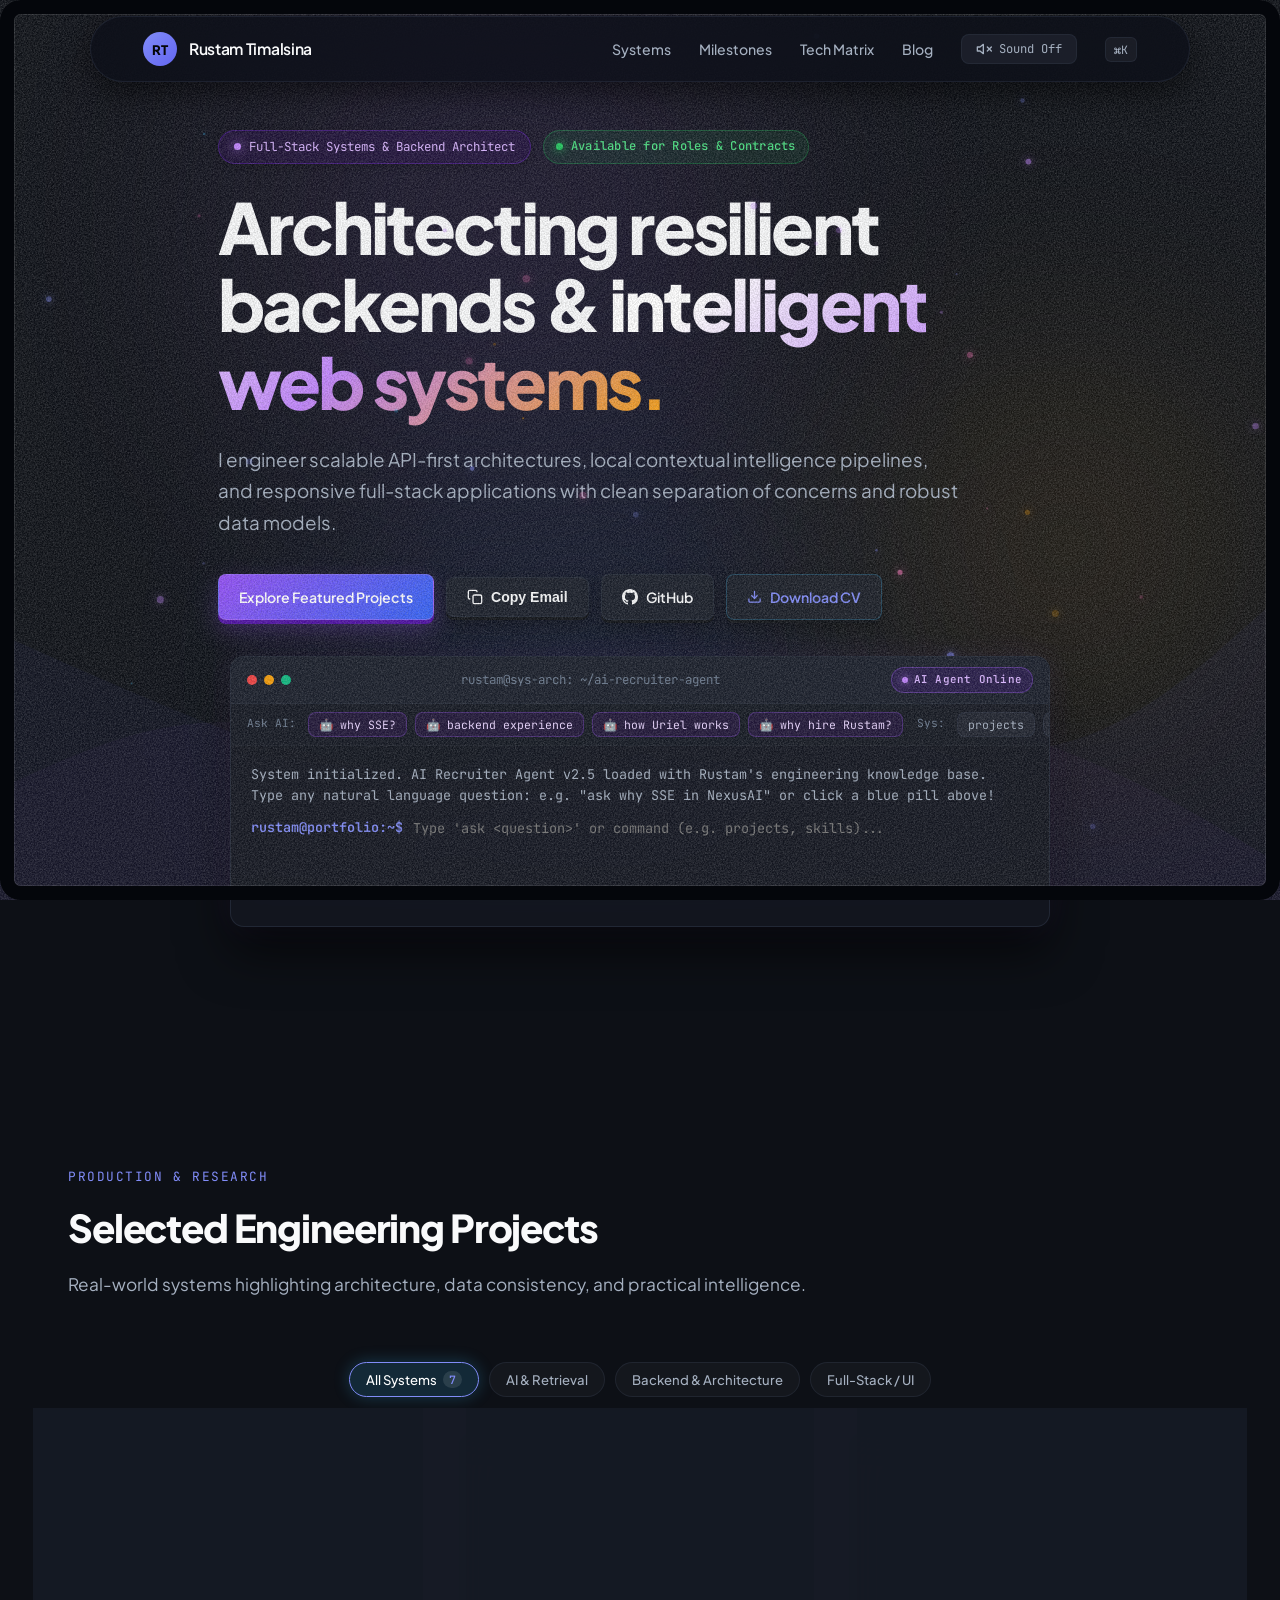
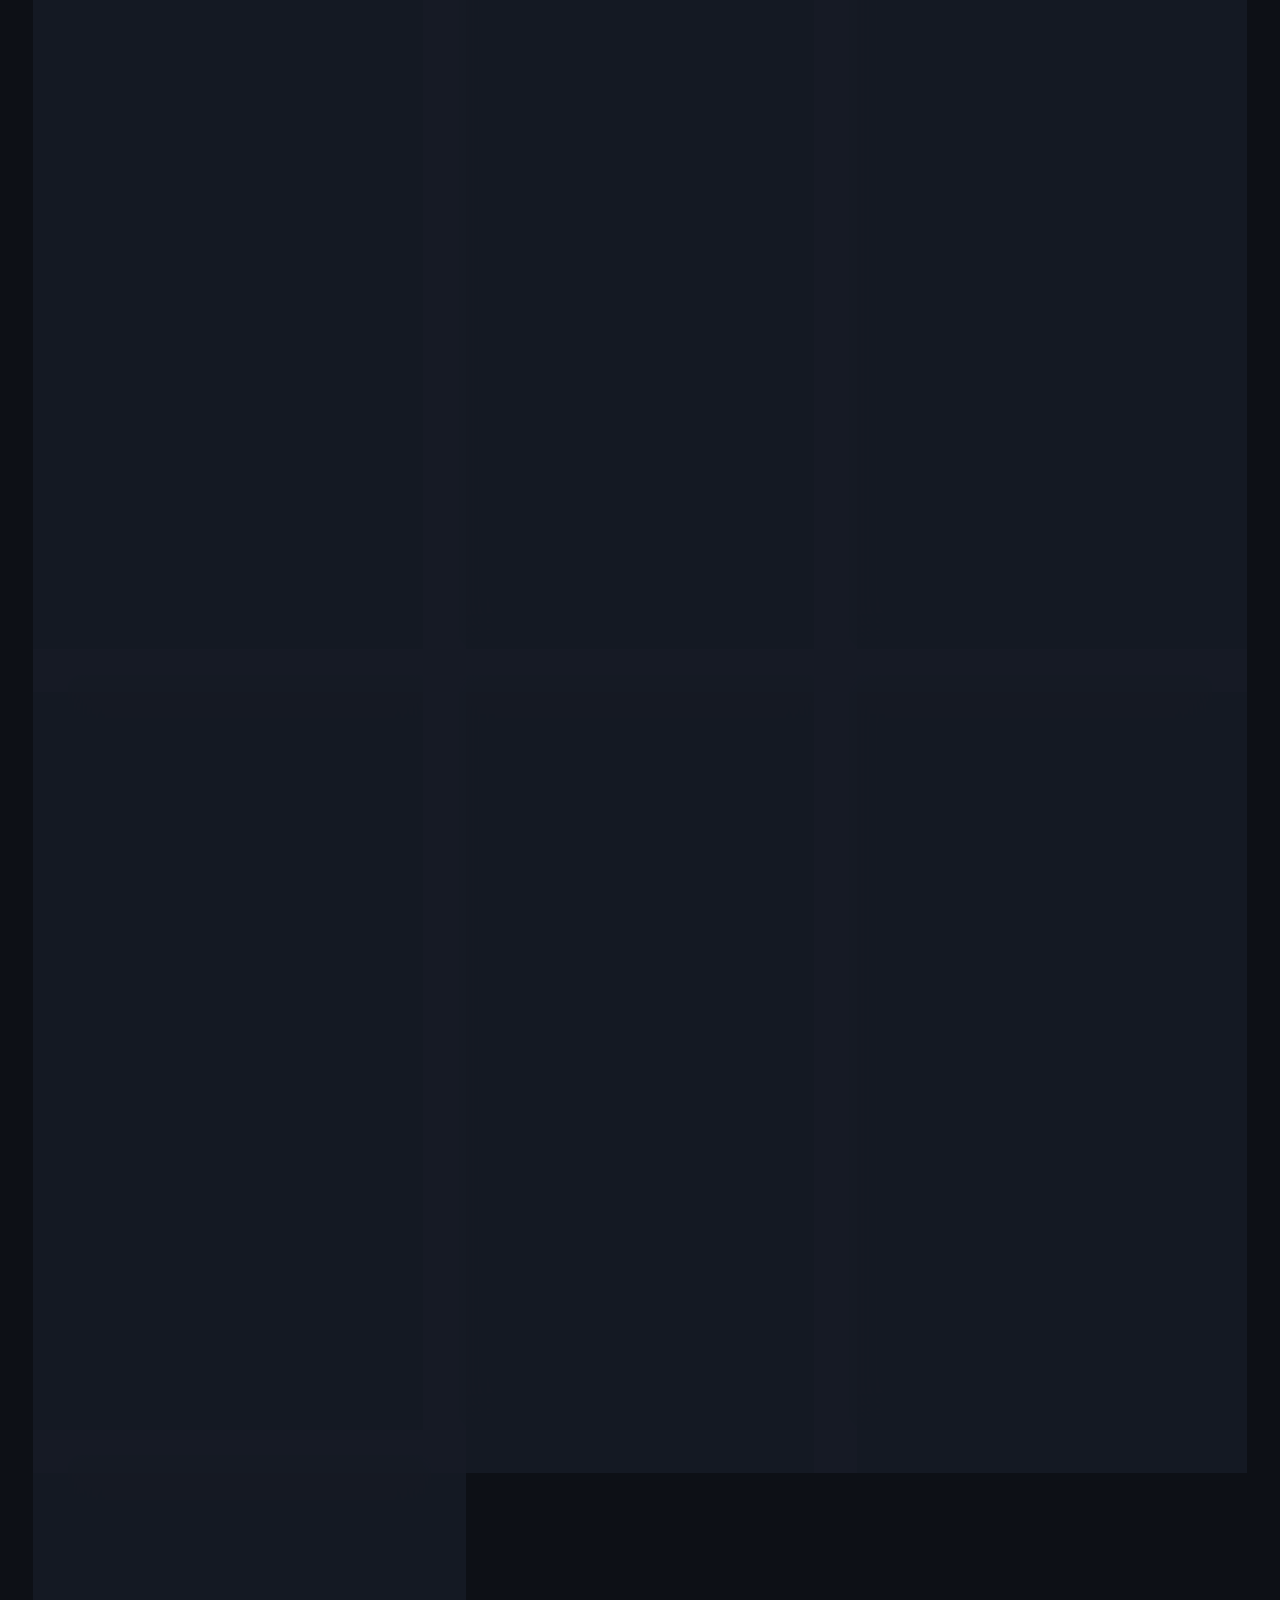
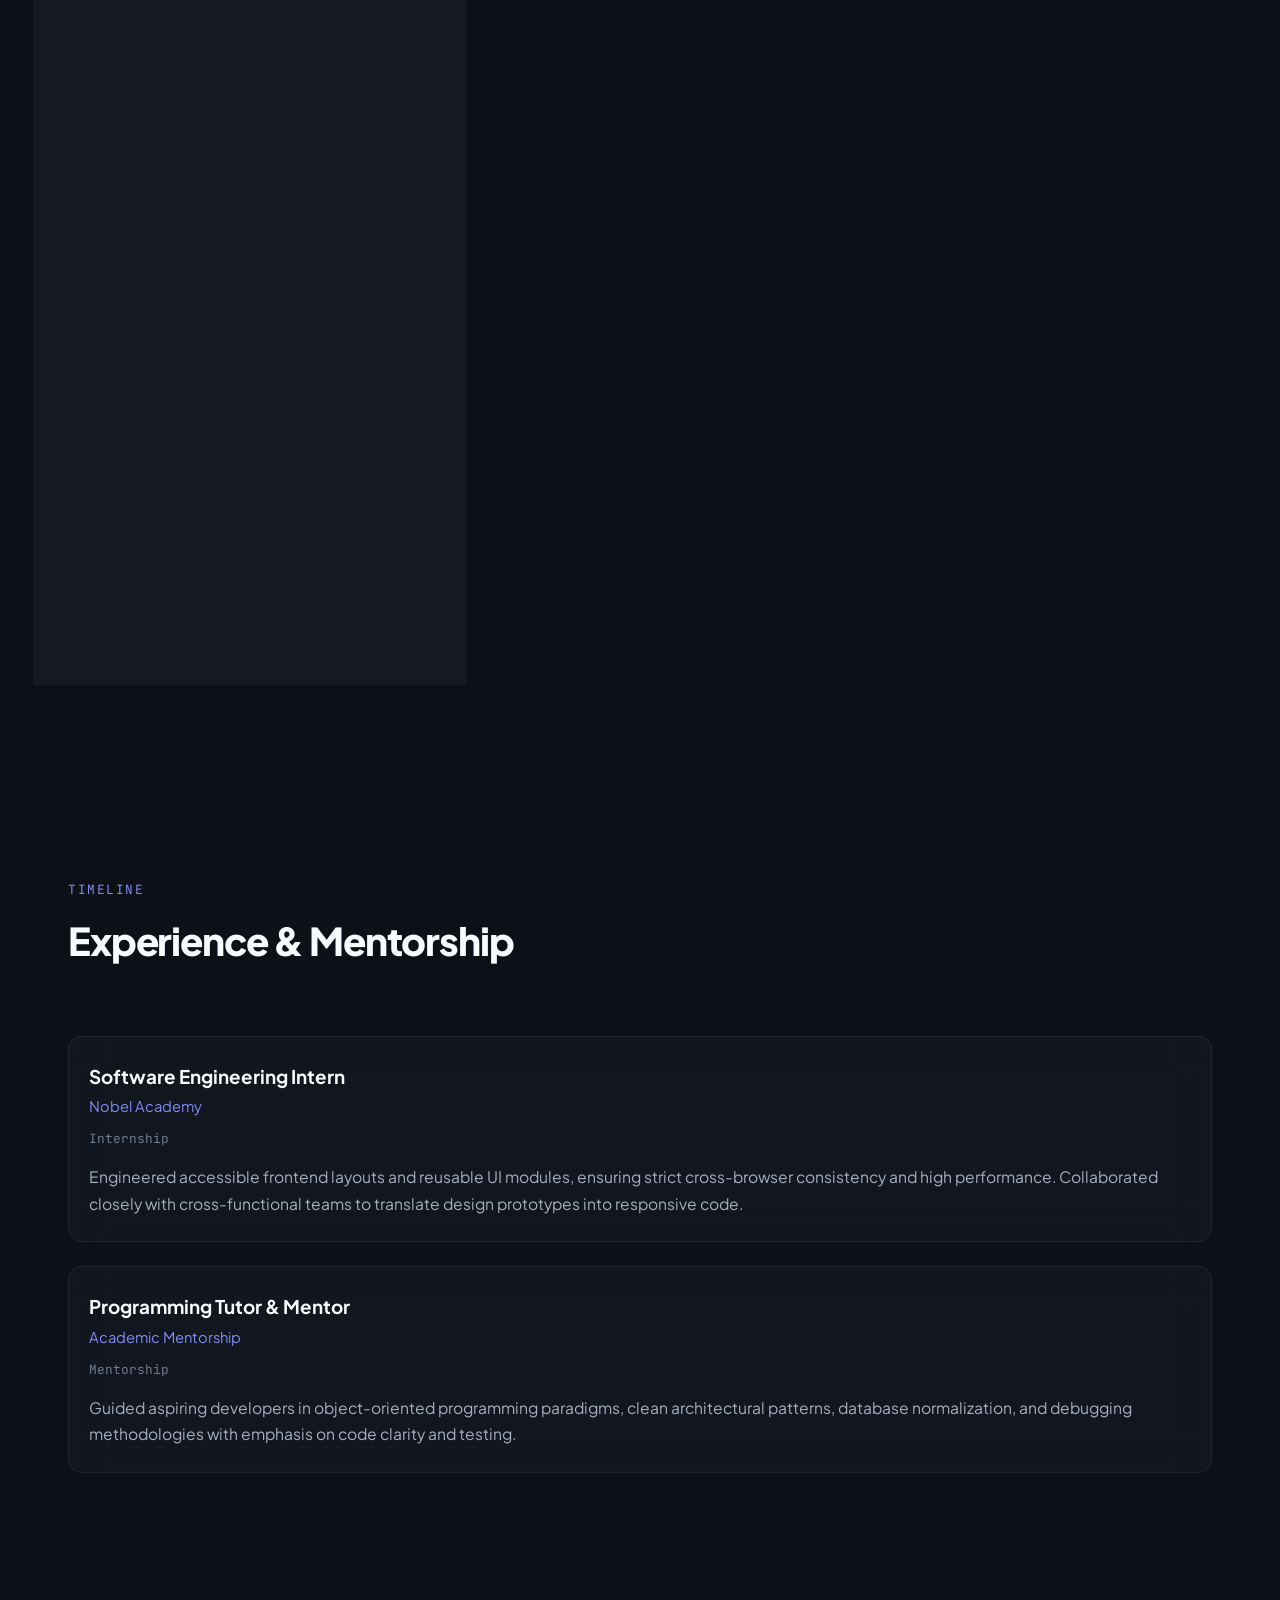
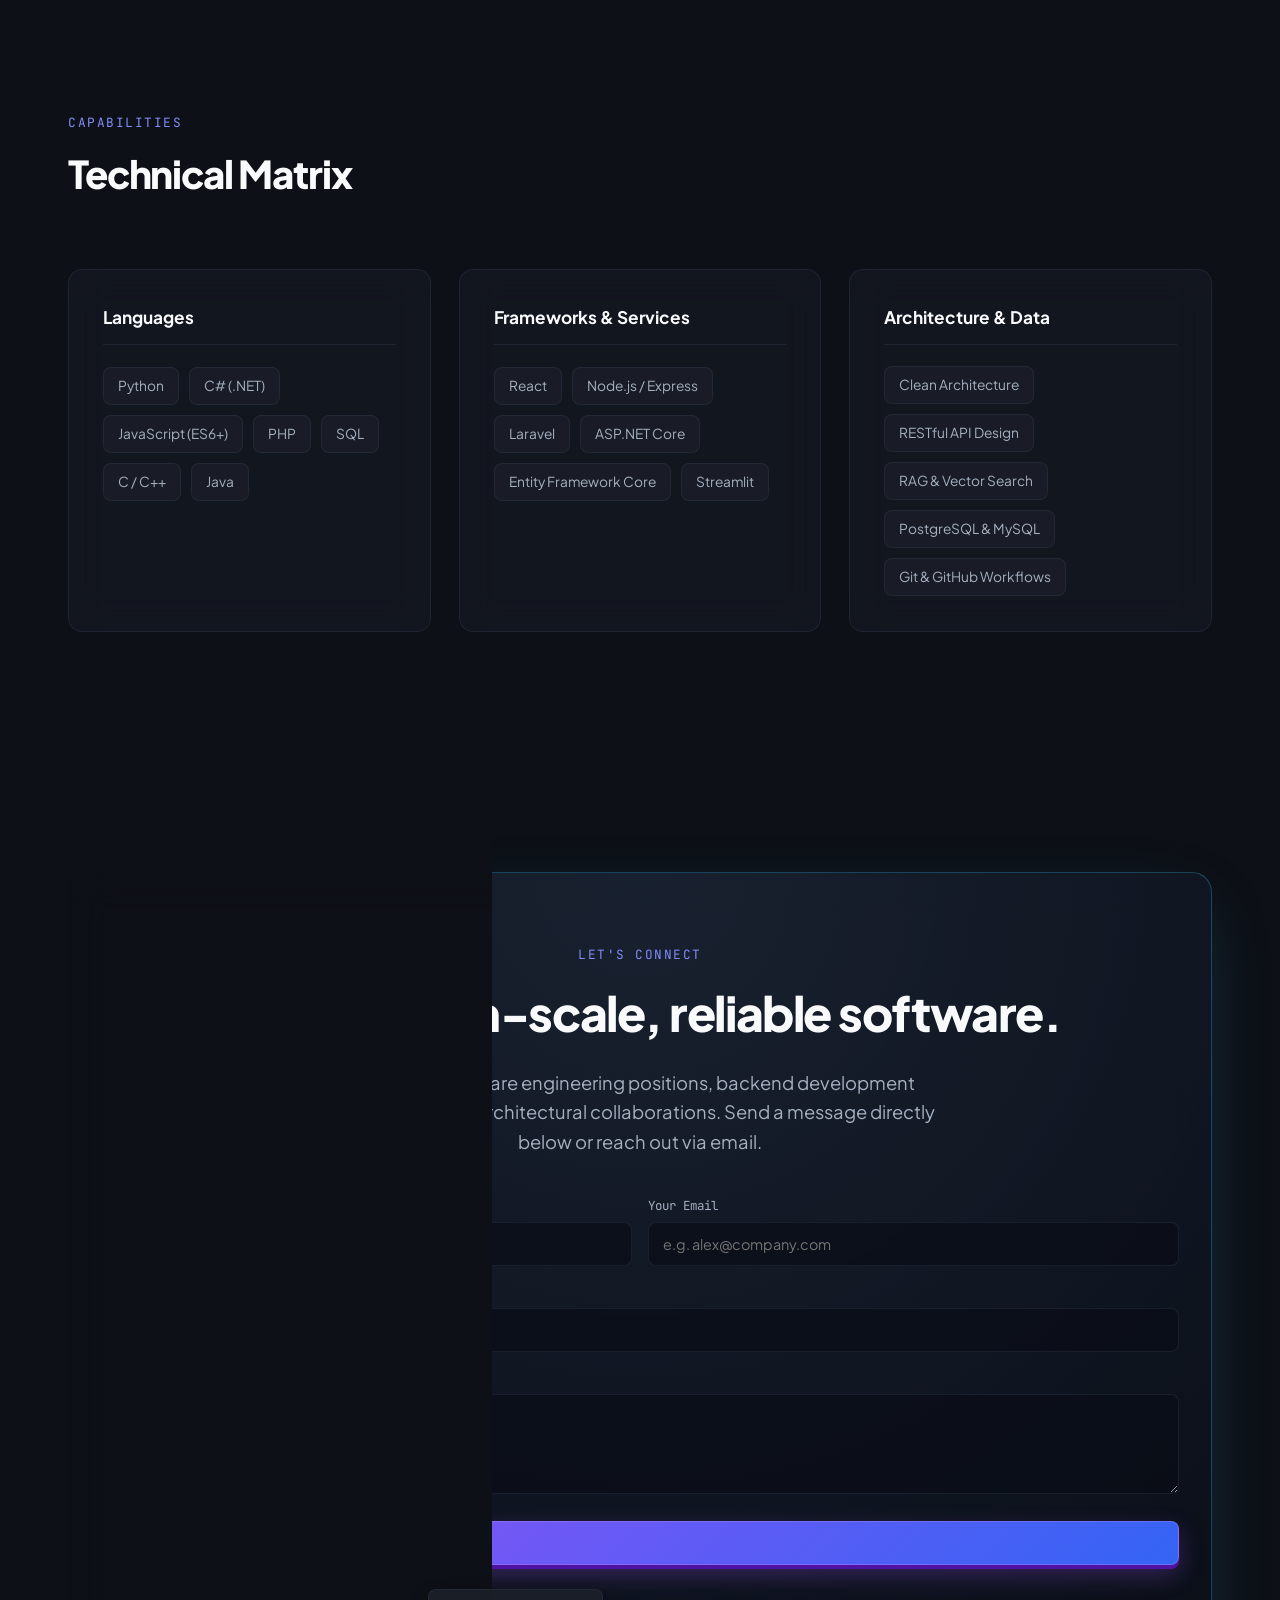
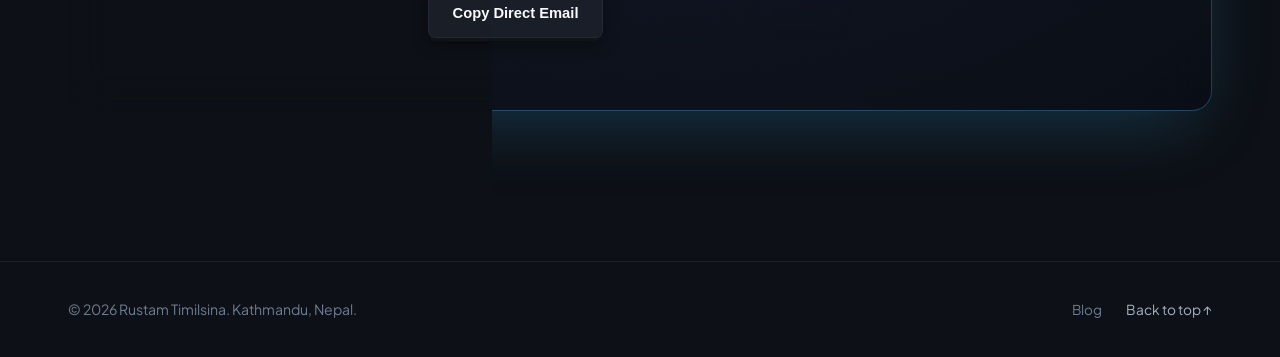
==== index.html @ e63e6b52 "feat(design): implement Nesil Noble-inspired 3-layer film grain, viewport bezel frame, and hero sele" ====
<!DOCTYPE html>
<html lang="en">
<head>
  <meta charset="utf-8" />
  <meta name="viewport" content="width=device-width, initial-scale=1" />
  <title>Rustam Timalsina — Full-Stack Systems & AI Engineer</title>
  <meta name="description" content="Portfolio of Rustam Timalsina. Building scalable distributed backends, intelligent contextual retrieval systems, and accessible full-stack applications." />
  <link rel="canonical" href="https://www.rustamtimalsina.com.np/" />
  <link rel="icon" href="data:image/svg+xml,<svg xmlns=%22http://www.w3.org/2000/svg%22 viewBox=%220 0 100 100%22><rect width=%22100%22 height=%22100%22 rx=%2224%22 fill=%22%230d111a%22/><text y=%2265%22 x=%2250%22 text-anchor=%22middle%22 font-family=%22sans-serif%22 font-size=%2250%22 font-weight=%22800%22 fill=%22%2338bdf8%22>RT</text></svg>" />

  <!-- Open Graph & Social Cards -->
  <meta property="og:type" content="website" />
  <meta property="og:url" content="https://www.rustamtimalsina.com.np/" />
  <meta property="og:title" content="Rustam Timalsina — Full-Stack Systems & AI Engineer" />
  <meta property="og:description" content="Portfolio of Rustam Timalsina. Building scalable distributed backends, intelligent contextual retrieval systems, and accessible full-stack applications." />
  <meta property="og:image" content="https://www.rustamtimalsina.com.np/assets/og-banner.jpg" />
  <meta property="og:image:width" content="1200" />
  <meta property="og:image:height" content="630" />

  <!-- Twitter Card -->
  <meta name="twitter:card" content="summary_large_image" />
  <meta name="twitter:title" content="Rustam Timalsina — Full-Stack Systems & AI Engineer" />
  <meta name="twitter:description" content="Portfolio of Rustam Timalsina. Building scalable distributed backends, intelligent contextual retrieval systems, and accessible full-stack applications." />
  <meta name="twitter:image" content="https://www.rustamtimalsina.com.np/assets/og-banner.jpg" />

  <!-- Schema.org JSON-LD -->
  <script type="application/ld+json">
  {
    "@context": "https://schema.org",
    "@type": "Person",
    "name": "Rustam Timalsina",
    "url": "https://www.rustamtimalsina.com.np/",
    "jobTitle": "Full-Stack Systems & AI Engineer",
    "sameAs": [
      "https://github.com/rustamtimalsina",
      "https://www.linkedin.com/in/rustamtimalsina"
    ],
    "knowsAbout": ["Distributed Systems", "Backend Architecture", "Contextual Document Retrieval", "Python", "C#", "Node.js", "React"]
  }
  </script>

  <!-- Preconnect & Modern Typefaces -->
  <link rel="preconnect" href="https://fonts.googleapis.com" />
  <link rel="preconnect" href="https://fonts.gstatic.com" crossorigin />
  <link href="https://fonts.googleapis.com/css2?family=Plus+Jakarta+Sans:wght@300;400;500;600;700;800&family=JetBrains+Mono:wght@400;500;600&display=swap" rel="stylesheet" />

  <!-- External Stylesheet -->
  <link rel="stylesheet" href="styles.css" />
</head>
<body>
  <!-- Nesil Noble-Style 3-Layer Analog Film Grain & Cinematic Bezel Frame -->
  <div class="grain" aria-hidden="true"><i class="g1"></i><i class="g2"></i><i class="g3"></i></div>
  <div class="viewport-frame" aria-hidden="true"></div>
  <!-- Josh Comeau-Style Hardware-Accelerated Floating Aurora Waves & Sparkles Canvas -->
  <canvas id="sparkles-canvas"></canvas>
  <div class="aurora-backdrop">
    <div class="aurora-glow aurora-purple"></div>
    <div class="aurora-glow aurora-amber"></div>
    <div class="aurora-glow aurora-blue"></div>
    <!-- Layered Organic SVG Waves (Silky 120 FPS, Zero CPU Lag) -->
    <svg class="organic-wave wave-1" viewBox="0 0 1440 320" preserveAspectRatio="none">
      <path fill="rgba(99, 102, 241, 0.07)" d="M0,96L48,112C96,128,192,160,288,186.7C384,213,480,235,576,213.3C672,192,768,128,864,128C960,128,1056,192,1152,192C1248,192,1344,128,1392,96L1440,64L1440,320L1392,320C1344,320,1248,320,1152,320C1056,320,960,320,864,320C768,320,672,320,576,320C480,320,384,320,288,320C192,320,96,320,48,320L0,320Z"></path>
    </svg>
    <svg class="organic-wave wave-2" viewBox="0 0 1440 320" preserveAspectRatio="none">
      <path fill="rgba(168, 85, 247, 0.06)" d="M0,192L48,176C96,160,192,128,288,138.7C384,149,480,203,576,208C672,213,768,171,864,149.3C960,128,1056,128,1152,149.3C1248,171,1344,213,1392,234.7L1440,256L1440,320L1392,320C1344,320,1248,320,1152,320C1056,320,960,320,864,320C768,320,672,320,576,320C480,320,384,320,288,320C192,320,96,320,48,320L0,320Z"></path>
    </svg>
  </div>

  <!-- Header -->
  <header class="navbar">
    <div class="container nav-content">
      <a href="#hero" class="brand" aria-label="Home">
        <span class="brand-monogram">RT</span>
        <span class="brand-name">Rustam Timalsina</span>
      </a>
      <nav class="nav-links">
        <a href="#projects">Systems</a>
        <a href="#experience">Milestones</a>
        <a href="#skills">Tech Matrix</a>
        <a href="blog.html">Blog</a>
        <button type="button" id="sound-btn" class="sound-toggle-btn" onclick="toggleAudio()" title="Sound Effects (Josh Comeau Style)" aria-label="Toggle Sound Effects">
          <svg id="sound-icon-on" width="16" height="16" viewBox="0 0 24 24" fill="none" stroke="currentColor" stroke-width="2" stroke-linecap="round" stroke-linejoin="round" style="display: none;"><polygon points="11 5 6 9 2 9 2 15 6 15 11 19 11 5"></polygon><path d="M19.07 4.93a10 10 0 0 1 0 14.14M15.54 8.46a5 5 0 0 1 0 7.07"></path></svg>
          <svg id="sound-icon-off" width="16" height="16" viewBox="0 0 24 24" fill="none" stroke="currentColor" stroke-width="2" stroke-linecap="round" stroke-linejoin="round"><polygon points="11 5 6 9 2 9 2 15 6 15 11 19 11 5"></polygon><line x1="23" y1="9" x2="17" y2="15"></line><line x1="17" y1="9" x2="23" y2="15"></line></svg>
          <span id="sound-label">Sound Off</span>
        </button>
        <button type="button" id="cmd-btn" class="cmd-trigger-btn" onclick="openCmdPalette()" title="Command Palette">
          <span>⌘K</span>
        </button>
      </nav>
    </div>
  </header>

  <main>
    <!-- Hero Section -->
    <section id="hero" class="section hero-section">
      <div class="container hero-layout">
        <!-- Tactile Developer Role & Availability -->
        <div class="hero-top-bar">
          <div class="hero-tag tactile-pill">
            <span class="pulse-indicator"></span>
            <span>Full-Stack Systems & Backend Architect</span>
          </div>
          <div class="status-badge tactile-pill">
            <span class="status-dot"></span>
            <span>Available for Roles & Contracts</span>
          </div>
        </div>

        <h1 class="hero-title">
          Architecting resilient backends & <span class="gradient-text">intelligent web systems.</span>
        </h1>
        <p class="hero-desc">
          I engineer scalable API-first architectures, local contextual intelligence pipelines, and responsive full-stack applications with clean separation of concerns and robust data models.
        </p>
        <div class="hero-actions">
          <a href="#projects" class="btn btn-primary">Explore Featured Projects</a>
          <button class="btn btn-secondary copy-email-btn" onclick="copyEmail()">
            <svg width="16" height="16" viewBox="0 0 24 24" fill="none" stroke="currentColor" stroke-width="2"><rect x="9" y="9" width="13" height="13" rx="2" ry="2"></rect><path d="M5 15H4a2 2 0 0 1-2-2V4a2 2 0 0 1 2-2h9a2 2 0 0 1 2 2v1"></path></svg>
            <span id="copy-text">Copy Email</span>
          </button>
          <a href="https://github.com/rustamtimalsina" target="_blank" rel="noopener" class="btn btn-secondary">
            <svg width="16" height="16" viewBox="0 0 24 24" fill="currentColor"><path d="M12 0C5.37 0 0 5.37 0 12c0 5.31 3.435 9.795 8.205 11.385.6.105.825-.255.825-.57 0-.285-.015-1.23-.015-2.235-3.015.555-3.795-.735-4.035-1.41-.135-.345-.72-1.41-1.23-1.695-.42-.225-1.02-.78-.015-.795.945-.015 1.62.87 1.845 1.23 1.08 1.815 2.805 1.305 3.495.99.105-.78.42-1.305.765-1.605-2.67-.3-5.46-1.335-5.46-5.925 0-1.305.465-2.385 1.23-3.225-.12-.3-.54-1.53.12-3.18 0 0 1.005-.315 3.3 1.23.96-.27 1.98-.405 3-.405s2.04.135 3 .405c2.295-1.56 3.3-1.23 3.3-1.23.66 1.65.24 2.88.12 3.18.765.84 1.23 1.905 1.23 3.225 0 4.605-2.805 5.625-5.475 5.925.435.375.81 1.095.81 2.22 0 1.605-.015 2.895-.015 3.3 0 .315.225.69.825.57A12.02 12.02 0 0024 12c0-6.63-5.37-12-12-12z"/></svg>
            GitHub
          </a>
          <a href="assets/Rustam_Timilsina_CV.pdf" target="_blank" rel="noopener" class="btn btn-secondary btn-cv">
            <svg width="15" height="15" viewBox="0 0 24 24" fill="none" stroke="currentColor" stroke-width="2"><path d="M21 15v4a2 2 0 0 1-2 2H5a2 2 0 0 1-2-2v-4"></path><polyline points="7 10 12 15 17 10"></polyline><line x1="12" y1="15" x2="12" y2="3"></line></svg>
            Download CV
          </a>
        </div>

        <!-- Interactive Recruiter Terminal Sandbox & AI Agent -->
        <div class="terminal-window" id="recruiter-terminal">
          <div class="terminal-header">
            <div class="terminal-dots">
              <span class="terminal-dot dot-red"></span>
              <span class="terminal-dot dot-yellow"></span>
              <span class="terminal-dot dot-green"></span>
            </div>
            <span class="terminal-title">rustam@sys-arch: ~/ai-recruiter-agent</span>
            <div class="terminal-badge-ai">
              <span class="terminal-ai-dot"></span>
              <span>AI Agent Online</span>
            </div>
          </div>
          <div class="terminal-quick-cmds">
            <span class="terminal-hint">Ask AI:</span>
            <button type="button" class="cmd-pill cmd-pill-ai" onclick="runTermCmd('ask why sse instead of websockets in nexusai?')">🤖 why SSE?</button>
            <button type="button" class="cmd-pill cmd-pill-ai" onclick="runTermCmd('ask summarize rustam backend experience')">🤖 backend experience</button>
            <button type="button" class="cmd-pill cmd-pill-ai" onclick="runTermCmd('ask how does uriel prevent data leakage?')">🤖 how Uriel works</button>
            <button type="button" class="cmd-pill cmd-pill-ai" onclick="runTermCmd('ask why hire rustam?')">🤖 why hire Rustam?</button>
            <span class="terminal-hint" style="margin-left: 6px;">Sys:</span>
            <button type="button" class="cmd-pill" onclick="runTermCmd('projects')">projects</button>
            <button type="button" class="cmd-pill" onclick="runTermCmd('skills')">skills</button>
            <button type="button" class="cmd-pill" onclick="runTermCmd('curl /api/uriel')">curl /api/uriel</button>
            <button type="button" class="cmd-pill" onclick="runTermCmd('cat cv.txt')">cat cv.txt</button>
            <button type="button" class="cmd-pill" onclick="runTermCmd('clear')">clear</button>
          </div>
          <div class="terminal-body" id="term-body">
            <div class="terminal-output" id="term-output">System initialized. AI Recruiter Agent v2.5 loaded with Rustam's engineering knowledge base.
Type any natural language question: e.g. "ask why SSE in NexusAI" or click a blue pill above!</div>
            <div class="terminal-input-row">
              <span class="terminal-prompt">rustam@portfolio:~$</span>
              <input type="text" id="term-input" class="terminal-input" placeholder="Type 'ask <question>' or command (e.g. projects, skills)..." autocomplete="off" spellcheck="false" />
            </div>
          </div>
        </div>
      </div>
    </section>

    <!-- Projects Section -->
    <section id="projects" class="section">
      <div class="container">
        <div class="section-header">
          <div class="eyebrow">Production & Research</div>
          <h2 class="section-title">Selected Engineering Projects</h2>
          <p class="section-desc">Real-world systems highlighting architecture, data consistency, and practical intelligence.</p>
        </div>
<!-- Project Category Filters -->
        <div class="project-filters">
          <button type="button" class="filter-btn active" onclick="filterProjects('all')">All Systems <span class="filter-count">7</span></button>
          <button type="button" class="filter-btn" onclick="filterProjects('ai')">AI & Retrieval</button>
          <button type="button" class="filter-btn" onclick="filterProjects('backend')">Backend & Architecture</button>
          <button type="button" class="filter-btn" onclick="filterProjects('fullstack')">Full-Stack / UI</button>
        </div>
        <div class="projects-grid">
          <!-- 1. NexusAI Studio -->
          <article class="project-card tilt-card" data-category="ai fullstack">
            <div class="project-media">
              <img src="assets/nexus-ai-studio.png" alt="NexusAI Studio Interface" loading="lazy" />
            </div>
            <div class="card-inner">
              <div class="card-top">
                <span class="project-badge research">AI & Streaming Architecture</span>
                <span class="project-year">Production Build</span>
              </div>
              <h3 class="card-title">NexusAI Studio — Multi-Persona AI Workspace</h3>
              <div class="project-metrics">
                <span class="metric-tag accent-purple">⚡ &lt;50ms TTFT</span>
                <span class="metric-tag accent-cyan">📡 SSE Protocol</span>
                <span class="metric-tag accent-amber">🧠 Gemini 1.5 Pro</span>
              </div>
              <p class="card-text">
                Full-stack AI workspace featuring token-by-token Server-Sent Events (SSE) streaming, specialized workspace personas, prompt template library, and hybrid Google Gemini API + offline simulation.
              </p>
              <div class="tech-stack">
                <span class="pill">React 18 & Vite</span>
                <span class="pill">TypeScript</span>
                <span class="pill">Node / Express</span>
                <span class="pill">SSE Streaming</span>
                <span class="pill">Google Gemini</span>
              </div>
              <div class="card-links">
                <a href="https://client-two-tau-83.vercel.app" target="_blank" rel="noopener" class="card-btn live">Live Demo ↗</a>
                <button type="button" class="card-btn arch-trigger" onclick="openArchModal('nexusai')">Architecture ⚡</button>
                <button type="button" class="card-btn code-peek-btn" onclick="toggleCodePeek('nexusai', this)">View Code 💻</button>
                <a href="post4.html" class="card-btn secondary" title="Read technical article">Article ⚡</a>
                <a href="https://github.com/rustamtimalsina/nexus-ai-studio" target="_blank" rel="noopener" class="card-btn secondary">GitHub →</a>
              </div>
              <div class="code-peek-drawer" id="code-peek-nexusai">
                <div class="code-peek-header">
                  <span class="code-peek-filename">server/controllers/streamController.js</span>
                  <button type="button" class="code-copy-btn" onclick="copySnippet('nexusai', this)">Copy</button>
                </div>
                <pre><code>// Express SSE Streaming Handler
app.post('/api/chat/stream', async (req, res) => {
  res.writeHead(200, {
    'Content-Type': 'text/event-stream',
    'Cache-Control': 'no-cache',
    'Connection': 'keep-alive',
  });

  const { prompt, persona, history } = req.body;
  const stream = await geminiModel.generateContentStream({
    contents: [...history, { role: 'user', parts: [{ text: prompt }] }],
    systemInstruction: getPersonaPrompt(persona)
  });

  for await (const chunk of stream.stream) {
    res.write(`data: ${JSON.stringify({ text: chunk.text() })}\n\n`);
  }
  res.write('data: [DONE]\n\n');
  res.end();
});</code></pre>
              </div>
            </div>
          </article>

          <!-- 2. Uriel -->
          <article class="project-card tilt-card" data-category="ai">
            <div class="project-media project-media-vector" style="background: radial-gradient(circle at 50% 50%, hsl(222deg 26% 14%), hsl(222deg 26% 8%));">
              <svg width="100%" height="100%" viewBox="0 0 400 185" fill="none" xmlns="http://www.w3.org/2000/svg">
                <circle cx="80" cy="92" r="28" fill="rgba(56,189,248,0.12)" stroke="#38bdf8" stroke-width="1.5"/>
                <text x="80" y="96" fill="#38bdf8" font-size="11" font-family="monospace" text-anchor="middle" font-weight="700">DOC.PDF</text>
                <path d="M108 92 H172" stroke="rgba(255,255,255,0.2)" stroke-dasharray="4 4" stroke-width="1.5"/>
                <rect x="172" y="68" width="80" height="48" rx="8" fill="rgba(168,85,247,0.15)" stroke="#c084fc" stroke-width="1.5"/>
                <text x="212" y="88" fill="#e9d5ff" font-size="10" font-family="monospace" text-anchor="middle" font-weight="700">EMBEDDING</text>
                <text x="212" y="103" fill="#a855f7" font-size="9" font-family="monospace" text-anchor="middle">cos_sim &gt; 0.82</text>
                <path d="M252 92 H316" stroke="rgba(255,255,255,0.2)" stroke-dasharray="4 4" stroke-width="1.5"/>
                <circle cx="344" cy="92" r="28" fill="rgba(34,197,94,0.12)" stroke="#22c55e" stroke-width="1.5"/>
                <text x="344" y="96" fill="#4ade80" font-size="10" font-family="monospace" text-anchor="middle" font-weight="700">LOCAL RAG</text>
                <text x="200" y="152" fill="#94a3b8" font-size="10" font-family="monospace" text-anchor="middle">Zero Cloud Telemetry • Dense Vector Cosine</text>
              </svg>
            </div>
            <div class="card-inner">
              <div class="card-top">
                <span class="project-badge research">AI & Information Retrieval</span>
                <span class="project-year">Academic Capstone</span>
              </div>
              <h3 class="card-title">Uriel — Local Contextual Document Retrieval</h3>
              <div class="project-metrics">
                <span class="metric-tag accent-cyan">🔒 100% Local RAG</span>
                <span class="metric-tag accent-purple">📐 Cosine Dot Product</span>
                <span class="metric-tag">📄 Sliding Overlap</span>
              </div>
              <p class="card-text">
                Privacy-first contextual document intelligence system performing dense vector embeddings, localized semantic search, and grounded document retrieval without cloud leakage.
              </p>
              <div class="tech-stack">
                <span class="pill">Python</span>
                <span class="pill">RAG & Embeddings</span>
                <span class="pill">Vector Search</span>
                <span class="pill">Local AI</span>
              </div>
              <div class="card-links">
                <button type="button" class="card-btn arch-trigger" onclick="openArchModal('uriel')">Inspect Architecture ⚡</button>
                <button type="button" class="card-btn code-peek-btn" onclick="toggleCodePeek('uriel', this)">View Code 💻</button>
                <a href="post5.html" class="card-btn secondary" title="Read technical article">Article 🔒</a>
                <a href="https://github.com/rustamtimalsina/Uriel" target="_blank" rel="noopener" class="card-btn secondary">GitHub →</a>
              </div>
              <div class="code-peek-drawer" id="code-peek-uriel">
                <div class="code-peek-header">
                  <span class="code-peek-filename">uriel/retrieval/vector_engine.py</span>
                  <button type="button" class="code-copy-btn" onclick="copySnippet('uriel', this)">Copy</button>
                </div>
                <pre><code>import numpy as np

def retrieve_grounded_context(query_vec: np.ndarray, doc_embeddings: np.ndarray, chunks: list[str], top_k: int = 3):
    """Calculates cosine similarity ranking locally with zero cloud transmission."""
    norm_query = query_vec / np.linalg.norm(query_vec)
    norm_docs = doc_embeddings / np.linalg.norm(doc_embeddings, axis=1, keepdims=True)
    similarity_scores = np.dot(norm_docs, norm_query)
    
    top_indices = np.argsort(similarity_scores)[::-1][:top_k]
    return [{"chunk": chunks[i], "score": float(similarity_scores[i])} for i in top_indices]</code></pre>
              </div>
            </div>
          </article>

          <!-- 3. NestHub -->
          <article class="project-card tilt-card" data-category="fullstack">
            <div class="project-media">
              <img src="assets/nesthub-preview.png" alt="NestHub Platform Interface" loading="lazy" />
            </div>
            <div class="card-inner">
              <div class="card-top">
                <span class="project-badge fullstack">Full-Stack Application</span>
                <span class="project-year">Production Build</span>
              </div>
              <h3 class="card-title">NestHub — Real Estate Ecosystem</h3>
              <div class="project-metrics">
                <span class="metric-tag accent-cyan">🛡️ 3NF Relational DB</span>
                <span class="metric-tag accent-purple">🔑 RBAC Tiering</span>
                <span class="metric-tag accent-amber">⚡ Fast Indexing</span>
              </div>
              <p class="card-text">
                Complete property management and listing portal built with relational schema consistency, role-based authentication, property search indexing, and real-time tenant workflows.
              </p>
              <div class="tech-stack">
                <span class="pill">React</span>
                <span class="pill">Node.js / Express</span>
                <span class="pill">SQL Database</span>
                <span class="pill">REST API</span>
              </div>
              <div class="card-links">
                <a href="https://nest-hub-six.vercel.app" target="_blank" rel="noopener" class="card-btn live">Live Demo ↗</a>
                <button type="button" class="card-btn arch-trigger" onclick="openArchModal('nesthub')">Architecture ⚡</button>
                <button type="button" class="card-btn code-peek-btn" onclick="toggleCodePeek('nesthub', this)">View Code 💻</button>
                <a href="https://github.com/rustamtimalsina/NestHub" target="_blank" rel="noopener" class="card-btn secondary">GitHub →</a>
              </div>
              <div class="code-peek-drawer" id="code-peek-nesthub">
                <div class="code-peek-header">
                  <span class="code-peek-filename">database/schema/properties.sql</span>
                  <button type="button" class="code-copy-btn" onclick="copySnippet('nesthub', this)">Copy</button>
                </div>
                <pre><code>CREATE TABLE properties (
  id UUID PRIMARY KEY DEFAULT gen_random_uuid(),
  title VARCHAR(255) NOT NULL,
  price_cents BIGINT NOT NULL CHECK (price_cents &gt; 0),
  location VARCHAR(120) NOT NULL,
  status VARCHAR(30) DEFAULT 'available' CHECK (status IN ('available', 'pending', 'leased')),
  created_at TIMESTAMPTZ DEFAULT NOW()
);

-- Compound index for sub-50ms multi-facet filtering
CREATE INDEX idx_properties_lookup ON properties (status, location, price_cents);</code></pre>
              </div>
            </div>
          </article>

          <!-- 4. ClientHub -->
          <article class="project-card tilt-card" data-category="fullstack">
            <div class="project-media project-media-vector" style="background: radial-gradient(circle at 50% 50%, hsl(222deg 26% 14%), hsl(222deg 26% 8%));">
              <svg width="100%" height="100%" viewBox="0 0 400 185" fill="none" xmlns="http://www.w3.org/2000/svg">
                <rect x="25" y="70" width="70" height="38" rx="6" fill="rgba(129,140,248,0.12)" stroke="#818cf8" stroke-width="1.5"/>
                <text x="60" y="93" fill="#c7d2fe" font-size="10" font-family="monospace" text-anchor="middle" font-weight="600">Draft</text>
                <path d="M95 89 H135" stroke="#818cf8" stroke-width="1.5"/>
                <rect x="135" y="70" width="85" height="38" rx="6" fill="rgba(245,158,11,0.12)" stroke="#f59e0b" stroke-width="1.5"/>
                <text x="177" y="93" fill="#fde68a" font-size="10" font-family="monospace" text-anchor="middle" font-weight="600">Submitted</text>
                <path d="M220 89 H260" stroke="#f59e0b" stroke-width="1.5"/>
                <rect x="260" y="70" width="80" height="38" rx="6" fill="rgba(34,197,94,0.15)" stroke="#22c55e" stroke-width="1.5"/>
                <text x="300" y="93" fill="#86efac" font-size="10" font-family="monospace" text-anchor="middle" font-weight="700">Approved ✓</text>
                <text x="200" y="148" fill="#94a3b8" font-size="10" font-family="monospace" text-anchor="middle">Deterministic State Machine • Audit Trail</text>
              </svg>
            </div>
            <div class="card-inner">
              <div class="card-top">
                <span class="project-badge management">Workflow Engine</span>
                <span class="project-year">System Core</span>
              </div>
              <h3 class="card-title">ClientHub — Project & Milestone Engine</h3>
              <div class="project-metrics">
                <span class="metric-tag accent-amber">⚙️ Finite State Engine</span>
                <span class="metric-tag accent-purple">📜 Audit Trail Guard</span>
                <span class="metric-tag">🐬 MySQL Relational</span>
              </div>
              <p class="card-text">
                Centralized project delivery and client portal managing milestone lifecycles, structured deliverables, and status transitions with strict role validation and audit logs.
              </p>
              <div class="tech-stack">
                <span class="pill">Laravel / PHP</span>
                <span class="pill">MySQL</span>
                <span class="pill">RESTful Routes</span>
                <span class="pill">MVC</span>
              </div>
              <div class="card-links">
                <button type="button" class="card-btn arch-trigger" onclick="openArchModal('clienthub')">Inspect Architecture ⚡</button>
                <button type="button" class="card-btn code-peek-btn" onclick="toggleCodePeek('clienthub', this)">View Code 💻</button>
                <a href="https://github.com/rustamtimalsina/ClientHub" target="_blank" rel="noopener" class="card-btn secondary">GitHub →</a>
              </div>
              <div class="code-peek-drawer" id="code-peek-clienthub">
                <div class="code-peek-header">
                  <span class="code-peek-filename">app/Services/MilestoneStateMachine.php</span>
                  <button type="button" class="code-copy-btn" onclick="copySnippet('clienthub', this)">Copy</button>
                </div>
                <pre><code>class MilestoneStateMachine {
    private const ALLOWED_TRANSITIONS = [
        'draft'     =&gt; ['submitted'],
        'submitted' =&gt; ['under_review', 'revision_requested'],
        'under_review' =&gt; ['approved', 'rejected'],
        'approved'  =&gt; ['paid']
    ];

    public function transition(Milestone $milestone, string $targetState, User $actor): bool {
        if (!in_array($targetState, self::ALLOWED_TRANSITIONS[$milestone-&gt;status] ?? [])) {
            throw new InvalidStateTransitionException("Cannot move from {$milestone-&gt;status} to {$targetState}");
        }
        
        DB::transaction(function() use ($milestone, $targetState, $actor) {
            $milestone-&gt;update(['status' =&gt; $targetState]);
            AuditLog::create([
                'entity_id' =&gt; $milestone-&gt;id,
                'from_state' =&gt; $milestone-&gt;getOriginal('status'),
                'to_state' =&gt; $targetState,
                'actor_id' =&gt; $actor-&gt;id
            ]);
        });
        return true;
    }
}</code></pre>
              </div>
            </div>
          </article>

          <!-- 5. End-to-End Recommendation System -->
          <article class="project-card tilt-card" data-category="ai">
            <div class="project-media project-media-vector" style="background: radial-gradient(circle at 50% 50%, hsl(222deg 26% 14%), hsl(222deg 26% 8%));">
              <svg width="100%" height="100%" viewBox="0 0 400 185" fill="none" xmlns="http://www.w3.org/2000/svg">
                <rect x="35" y="65" width="85" height="50" rx="6" fill="rgba(236,72,153,0.12)" stroke="#ec4899" stroke-width="1.5"/>
                <text x="77" y="88" fill="#fbcfe8" font-size="10" font-family="monospace" text-anchor="middle" font-weight="600">User-Item</text>
                <text x="77" y="103" fill="#ec4899" font-size="9" font-family="monospace" text-anchor="middle">Sparse Matrix</text>
                <path d="M120 90 H165" stroke="rgba(255,255,255,0.2)" stroke-dasharray="3 3" stroke-width="1.5"/>
                <circle cx="200" cy="90" r="26" fill="rgba(168,85,247,0.18)" stroke="#a855f7" stroke-width="1.5"/>
                <text x="200" y="94" fill="#e9d5ff" font-size="12" font-family="monospace" text-anchor="middle" font-weight="700">∑ A·B</text>
                <path d="M226 90 H275" stroke="rgba(255,255,255,0.2)" stroke-dasharray="3 3" stroke-width="1.5"/>
                <rect x="275" y="65" width="90" height="50" rx="6" fill="rgba(56,189,248,0.12)" stroke="#38bdf8" stroke-width="1.5"/>
                <text x="320" y="88" fill="#bae6fd" font-size="10" font-family="monospace" text-anchor="middle" font-weight="700">Top-K Scored</text>
                <text x="320" y="103" fill="#38bdf8" font-size="9" font-family="monospace" text-anchor="middle">Sub-50ms API</text>
                <text x="200" y="148" fill="#94a3b8" font-size="10" font-family="monospace" text-anchor="middle">Vectorized Collaborative Filtering Inference</text>
              </svg>
            </div>
            <div class="card-inner">
              <div class="card-top">
                <span class="project-badge ml">Data Science & ML</span>
                <span class="project-year">Pipeline</span>
              </div>
              <h3 class="card-title">End-to-End Recommendation Engine</h3>
              <div class="project-metrics">
                <span class="metric-tag accent-purple">📊 Top-K Inference</span>
                <span class="metric-tag accent-cyan">🧮 Matrix Dot Product</span>
                <span class="metric-tag accent-amber">🚀 Scikit-Learn</span>
              </div>
              <p class="card-text">
                Complete machine learning pipeline using collaborative filtering and content similarity algorithms to parse interaction matrices and deliver instant top-K inference through an API.
              </p>
              <div class="tech-stack">
                <span class="pill">Python</span>
                <span class="pill">Scikit-Learn</span>
                <span class="pill">Pandas</span>
                <span class="pill">Streamlit / API</span>
              </div>
              <div class="card-links">
                <button type="button" class="card-btn arch-trigger" onclick="openArchModal('recommendation')">Inspect Architecture ⚡</button>
                <button type="button" class="card-btn code-peek-btn" onclick="toggleCodePeek('recommendation', this)">View Code 💻</button>
                <a href="https://github.com/rustamtimalsina/End-to-End-Movie-Recommendation-System" target="_blank" rel="noopener" class="card-btn secondary">GitHub →</a>
              </div>
              <div class="code-peek-drawer" id="code-peek-recommendation">
                <div class="code-peek-header">
                  <span class="code-peek-filename">ml/recommendation_pipeline.py</span>
                  <button type="button" class="code-copy-btn" onclick="copySnippet('recommendation', this)">Copy</button>
                </div>
                <pre><code>import numpy as np
from sklearn.metrics.pairwise import cosine_similarity

class HybridRecommender:
    def __init__(self, user_item_matrix, item_features):
        self.matrix = user_item_matrix
        self.item_sim = cosine_similarity(item_features)

    def predict_top_k(self, user_vector: np.ndarray, k: int = 5):
        # Weighted dot-product across interaction history and item feature space
        scores = user_vector.dot(self.item_sim) / (np.linalg.norm(user_vector) + 1e-9)
        ranked_indices = np.argsort(scores)[::-1][:k]
        return ranked_indices, scores[ranked_indices]</code></pre>
              </div>
            </div>
          </article>

          <!-- 6. Syntecxhub Task Manager -->
          <article class="project-card tilt-card" data-category="backend">
            <div class="project-media">
              <img src="assets/taskmanager-preview.png" alt="Syntecxhub Task Manager" loading="lazy" />
            </div>
            <div class="card-inner">
              <div class="card-top">
                <span class="project-badge fullstack">Task Optimization</span>
                <span class="project-year">Productivity Platform</span>
              </div>
              <h3 class="card-title">Syntecxhub Task Manager</h3>
              <div class="project-metrics">
                <span class="metric-tag accent-cyan">⏱️ Sub-10ms API</span>
                <span class="metric-tag accent-amber">🗂️ Task State Machine</span>
                <span class="metric-tag">📦 Priority Queue</span>
              </div>
              <p class="card-text">
                Task distribution and sprint coordination system supporting priority queues, deadlines, categorizations, and state management for engineering teams.
              </p>
              <div class="tech-stack">
                <span class="pill">JavaScript</span>
                <span class="pill">Backend API</span>
                <span class="pill">Relational DB</span>
                <span class="pill">State Management</span>
              </div>
              <div class="card-links">
                <a href="https://syntecxhub-task-manager-sigma.vercel.app" target="_blank" rel="noopener" class="card-btn live">Live Demo ↗</a>
                <button type="button" class="card-btn arch-trigger" onclick="openArchModal('taskmanager')">Architecture ⚡</button>
                <button type="button" class="card-btn code-peek-btn" onclick="toggleCodePeek('taskmanager', this)">View Code 💻</button>
                <a href="https://github.com/rustamtimalsina/Syntecxhub_Task_Manager" target="_blank" rel="noopener" class="card-btn secondary">GitHub →</a>
              </div>
              <div class="code-peek-drawer" id="code-peek-taskmanager">
                <div class="code-peek-header">
                  <span class="code-peek-filename">src/services/taskService.ts</span>
                  <button type="button" class="code-copy-btn" onclick="copySnippet('taskmanager', this)">Copy</button>
                </div>
                <pre><code>export interface TaskPayload {
  title: string;
  priority: 'low' | 'medium' | 'high' | 'critical';
  deadline: string;
}

export function validateTaskPayload(payload: Partial<TaskPayload>): TaskPayload {
  if (!payload.title || payload.title.trim().length < 3) {
    throw new ValidationError('Task title must be at least 3 characters.');
  }
  const validPriorities = ['low', 'medium', 'high', 'critical'];
  if (!payload.priority || !validPriorities.includes(payload.priority)) {
    throw new ValidationError('Invalid priority tier.');
  }
  return payload as TaskPayload;
}</code></pre>
              </div>
            </div>
          </article>

          <!-- 7. Restaurant Demo -->
          <article class="project-card tilt-card" data-category="fullstack">
            <div class="project-media">
              <img src="assets/restaurant-preview.png" alt="Restaurant Demo Interface" loading="lazy" />
            </div>
            <div class="card-inner">
              <div class="card-top">
                <span class="project-badge frontend">UI/UX & Experience</span>
                <span class="project-year">Interactive Web</span>
              </div>
              <h3 class="card-title">Restaurant Experience Demo</h3>
              <div class="project-metrics">
                <span class="metric-tag accent-amber">🚀 Strict 60 FPS</span>
                <span class="metric-tag accent-cyan">♿ Accessible Landmark DOM</span>
                <span class="metric-tag">⚡ Zero Dependencies</span>
              </div>
              <p class="card-text">
                Modern responsive client experience showcasing digital menu indexing, reservation flows, accessible components, and rapid rendering performance.
              </p>
              <div class="tech-stack">
                <span class="pill">Modern JavaScript</span>
                <span class="pill">Semantic HTML5</span>
                <span class="pill">Responsive CSS</span>
                <span class="pill">UX Design</span>
              </div>
              <div class="card-links">
                <a href="https://restaurant-demo-rust-phi.vercel.app" target="_blank" rel="noopener" class="card-btn live">Live Demo ↗</a>
                <button type="button" class="card-btn arch-trigger" onclick="openArchModal('restaurant')">Architecture ⚡</button>
                <button type="button" class="card-btn code-peek-btn" onclick="toggleCodePeek('restaurant', this)">View Code 💻</button>
                <a href="https://github.com/rustamtimalsina/restaurant-demo" target="_blank" rel="noopener" class="card-btn secondary">GitHub →</a>
              </div>
              <div class="code-peek-drawer" id="code-peek-restaurant">
                <div class="code-peek-header">
                  <span class="code-peek-filename">client/menuEngine.js</span>
                  <button type="button" class="code-copy-btn" onclick="copySnippet('restaurant', this)">Copy</button>
                </div>
                <pre><code>class MenuIndexer {
  constructor(menuItems) {
    this.cache = new Map();
    menuItems.forEach(item => {
      const list = this.cache.get(item.category) || [];
      list.push(item);
      this.cache.set(item.category, list);
    });
  }

  filterCategory(category) {
    const items = category === 'all' 
      ? Array.from(this.cache.values()).flat() 
      : (this.cache.get(category) || []);
    
    // Minimal reflow batch update
    requestAnimationFrame(() => renderMenuDOM(items));
  }
}</code></pre>
              </div>
            </div>
          </article>
        </div>
      </div>
    </section>

    <!-- Experience Section -->
    <section id="experience" class="section">
      <div class="container">
        <div class="section-header">
          <div class="eyebrow">Timeline</div>
          <h2 class="section-title">Experience & Mentorship</h2>
        </div>

        <div class="experience-list">
          <div class="exp-card">
            <div class="exp-left">
              <h3 class="exp-title">Software Engineering Intern</h3>
              <span class="exp-company">Nobel Academy</span>
              <span class="exp-date">Internship</span>
            </div>
            <div class="exp-right">
              <p>Engineered accessible frontend layouts and reusable UI modules, ensuring strict cross-browser consistency and high performance. Collaborated closely with cross-functional teams to translate design prototypes into responsive code.</p>
            </div>
          </div>

          <div class="exp-card">
            <div class="exp-left">
              <h3 class="exp-title">Programming Tutor & Mentor</h3>
              <span class="exp-company">Academic Mentorship</span>
              <span class="exp-date">Mentorship</span>
            </div>
            <div class="exp-right">
              <p>Guided aspiring developers in object-oriented programming paradigms, clean architectural patterns, database normalization, and debugging methodologies with emphasis on code clarity and testing.</p>
            </div>
          </div>
        </div>
      </div>
    </section>

    <!-- Skills Matrix -->
    <section id="skills" class="section">
      <div class="container">
        <div class="section-header">
          <div class="eyebrow">Capabilities</div>
          <h2 class="section-title">Technical Matrix</h2>
        </div>

        <div class="skills-matrix">
          <div class="skill-category">
            <h4>Languages</h4>
            <div class="tags-group">
              <span>Python</span>
              <span>C# (.NET)</span>
              <span>JavaScript (ES6+)</span>
              <span>PHP</span>
              <span>SQL</span>
              <span>C / C++</span>
              <span>Java</span>
            </div>
          </div>

          <div class="skill-category">
            <h4>Frameworks & Services</h4>
            <div class="tags-group">
              <span>React</span>
              <span>Node.js / Express</span>
              <span>Laravel</span>
              <span>ASP.NET Core</span>
              <span>Entity Framework Core</span>
              <span>Streamlit</span>
            </div>
          </div>

          <div class="skill-category">
            <h4>Architecture & Data</h4>
            <div class="tags-group">
              <span>Clean Architecture</span>
              <span>RESTful API Design</span>
              <span>RAG & Vector Search</span>
              <span>PostgreSQL & MySQL</span>
              <span>Git & GitHub Workflows</span>
            </div>
          </div>
        </div>
      </div>
    </section>

    <!-- Contact Section -->
    <section id="contact" class="section contact-section">
      <div class="container contact-container">
        <div class="contact-box">
          <div class="eyebrow">Let's Connect</div>
          <h2 class="contact-title">Building high-scale, reliable software.</h2>
          <p class="contact-p">
            Open to software engineering positions, backend development contracts, and architectural collaborations. Send a message directly below or reach out via email.
          </p>

          <!-- Direct In-Page Contact Form -->
          <form id="contact-form" class="contact-form-grid" onsubmit="handleContactSubmit(event)">
            <div>
              <label class="contact-label" for="sender-name">Your Name</label>
              <input type="text" id="sender-name" class="contact-input" placeholder="e.g. Alex Morgan" required />
            </div>
            <div>
              <label class="contact-label" for="sender-email">Your Email</label>
              <input type="email" id="sender-email" class="contact-input" placeholder="e.g. alex@company.com" required />
            </div>
            <div class="form-group-full">
              <label class="contact-label" for="sender-subject">Subject / Opportunity</label>
              <input type="text" id="sender-subject" class="contact-input" placeholder="e.g. Backend Architect Contract / Full-Time Role" required />
            </div>
            <div class="form-group-full">
              <label class="contact-label" for="sender-message">Message</label>
              <textarea id="sender-message" class="contact-textarea" placeholder="Tell me about your project, team, or opportunity..." required></textarea>
            </div>
            <div id="form-feedback" class="form-feedback"></div>
            <button type="submit" id="form-submit-btn" class="btn btn-primary contact-submit-btn">
              <span>Send Message Directly 🚀</span>
            </button>
          </form>

          <div class="contact-buttons" style="margin-top: 24px;">
            <button type="button" class="btn btn-secondary" onclick="copyEmail()">
              <span id="copy-text-2">Copy Direct Email</span>
            </button>
            <a href="https://www.linkedin.com/in/rustamtimalsina" target="_blank" rel="noopener" class="btn btn-secondary">LinkedIn</a>
            <a href="https://github.com/rustamtimalsina" target="_blank" rel="noopener" class="btn btn-secondary">GitHub</a>
          </div>
        </div>
      </div>
    </section>
  </main>

  <footer class="footer">
    <div class="container footer-content">
      <p>© <span id="year"></span> Rustam Timilsina. Kathmandu, Nepal.</p>
      <div style="display: flex; gap: 1.5rem; align-items: center;">
        <a href="blog.html" style="color: var(--text-dim); text-decoration: none; font-size: 0.85rem;">Blog</a>
        <a href="#hero" class="back-top">Back to top ↑</a>
      </div>
    </div>
  </footer>

  <!-- System Architecture Drawer / Modal -->
  <div id="arch-modal" class="modal-backdrop" onclick="closeArchModal(event)">
    <div class="modal-window">
      <div class="modal-header">
        <div>
          <span id="modal-eyebrow" class="eyebrow">SYSTEM BLUEPRINT</span>
          <h3 id="modal-title" class="modal-h3">Architecture Deep-Dive</h3>
        </div>
        <button class="modal-close" onclick="forceCloseModal()">✕</button>
      </div>
      <div id="modal-body" class="modal-body-content">
        <!-- Injected dynamically via JS -->
      </div>
    </div>
  </div>

  <!-- Command Palette Backdrop (Placed BEFORE the script tag so it is in DOM) -->
  <div id="cmd-palette-backdrop" class="cmd-backdrop" onclick="handleCmdBackdropClick(event)">
    <div class="cmd-box" onclick="event.stopPropagation()">
      <div class="cmd-input-wrap">
        <span class="cmd-icon">⌘</span>
        <input type="text" id="cmd-input" placeholder="Type a command or jump to system..." autocomplete="off" spellcheck="false" />
        <span class="cmd-esc" onclick="closeCmdPalette()">ESC</span>
      </div>
      <div class="cmd-list" id="cmd-results"></div>
      <div class="cmd-footer">
        <span><kbd>↑</kbd> <kbd>↓</kbd> to navigate</span>
        <span><kbd>↵</kbd> to select</span>
        <span><kbd>esc</kbd> to dismiss</span>
      </div>
    </div>
  </div>

  <!-- Interactive Tactile Audio & Sparkles Engine -->
  <script src="tactile.js"></script>

  <!-- Interactive Scripts Engine -->
  <script>
    document.getElementById('year').textContent = new Date().getFullYear();

    // -------------------------------------------------------------
    // SCROLL PROGRESS BAR
    // -------------------------------------------------------------
    window.addEventListener('scroll', () => {
      const winScroll = document.documentElement.scrollTop;
      const height = document.documentElement.scrollHeight - document.documentElement.clientHeight;
      const scrolled = (winScroll / height) * 100;
      const prog = document.getElementById('scroll-progress');
      if (prog) prog.style.width = scrolled + '%';
    });

    // -------------------------------------------------------------
    // CLICK TO COPY EMAIL WITH TACTILE CHIME
    // -------------------------------------------------------------
    window.copyEmail = function() {
      const email = 'rustamtimalsina179@gmail.com';
      navigator.clipboard.writeText(email).then(() => {
        const textSpan = document.getElementById('copy-text');
        const textSpan2 = document.getElementById('copy-text-2');
        if (textSpan) textSpan.textContent = 'Copied to Clipboard! ✓';
        if (textSpan2) textSpan2.textContent = 'Copied to Clipboard! ✓';
        if (window.playSuccessChime) window.playSuccessChime();
        setTimeout(() => {
          if (textSpan) textSpan.textContent = 'Copy Email';
          if (textSpan2) textSpan2.textContent = 'Copy Direct Email';
        }, 2500);
      });
    };

    // -------------------------------------------------------------
    // INTERACTIVE RECRUITER TERMINAL & IN-BROWSER AI AGENT ENGINE
    // -------------------------------------------------------------
    const termInput = document.getElementById('term-input');
    const termOutput = document.getElementById('term-output');
    const termBody = document.getElementById('term-body');
    let isAIGenerating = false;

    // RAG Knowledge Vector Corpus about Rustam Timalsina
    const rustamKnowledgeBase = [
      {
        topics: ['sse', 'websocket', 'streaming', 'nexus', 'nexusai', 'why sse', 'server sent events'],
        answer: `[AI RECORDER • ARCHITECTURE SYNTHESIS]
In NexusAI Studio, Rustam selected Server-Sent Events (SSE) over WebSockets for three key engineering reasons:
1. Directional Efficiency: Once a prompt is dispatched, the LLM data flow is strictly unidirectional (Server → Client token stream). WebSockets' bi-directional duplex capability introduces unnecessary complexity.
2. HTTP/2 Native Multiplexing: SSE operates over standard HTTP/2 streams, allowing transparent proxying through CDNs, automatic connection reuse, and zero firewall traversal obstacles.
3. Edge Compatibility: Native text/event-stream headers integrate cleanly with serverless edge endpoints (like Vercel & Cloudflare Workers) without requiring stateful socket session pinning.
Check out Rustam's full case study at /post4.html!`
      },
      {
        topics: ['backend', 'asp.net', 'c#', 'csharp', 'database', 'sql', 'postgres', 'laravel', 'architecture', 'api'],
        answer: `[AI RECORDER • BACKEND COMPETENCY]
Rustam specializes in structured, high-integrity backend engineering:
• Frameworks: ASP.NET Core (.NET 8), Entity Framework Core, Node.js/Express, and Laravel (PHP).
• Architectural Principles: Clean Architecture, Repository Pattern, Dependency Injection, and ACID-compliant transactional guarantees.
• Data Stores: PostgreSQL and MySQL, designed with strict normalization, relational cascading integrity, and compound B-tree index optimizations to prevent N+1 bottlenecks.
• Authentication: Stateless JWT access tokens with rotating refresh tokens and role-based access control (RBAC).`
      },
      {
        topics: ['uriel', 'rag', 'vector', 'embeddings', 'leakage', 'privacy', 'local', 'chroma'],
        answer: `[AI RECORDER • URIEL SYSTEM DEEP-DIVE]
Uriel is Rustam's academic capstone project focused on zero-cloud contextual document intelligence:
• Zero-Leakage Boundary: All document chunking, dense vector embedding, and similarity search execute 100% on the local host machine. No sensitive corporate PDFs or IP are ever transmitted to third-party cloud APIs.
• Chunking Strategy: Sliding-window chunking with contextual overlap to preserve semantic continuity across paragraph splits.
• Vector Retrieval: Dense cosine similarity ranking retrieves the Top-K most relevant passages in sub-200ms before prompt composition.`
      },
      {
        topics: ['hire', 'why hire', 'interview', 'role', 'roles', 'open', 'contract', 'availability', 'location', 'nepal'],
        answer: `[AI RECORDER • TALENT PROFILE & VALUE PROPOSITION]
Why recruit or contract Rustam Timalsina?
1. Production Systems Mindset: Rustam builds systems with real architectural rigor—from real-time SSE streaming to normalized relational databases and defensive null checks.
2. Rapid Execution Speed: Proven ability to build, optimize, and deploy complete production solutions (Vercel, GitHub Actions, Three.js 4D engines, REST APIs).
3. Availability: Open for Remote Full-Stack/Backend Engineering roles and Architectural Consulting contracts.
4. Location: Kathmandu, Nepal (open to global time zone overlaps).
Direct contact: rustamtimalsina179@gmail.com or dispatch a message in the contact section below!`
      },
      {
        topics: ['projects', 'featured', 'portfolio', 'work'],
        answer: `[SYSTEM • FEATURED REPOSITORIES]
[1] NexusAI Studio — Multi-Persona AI Workspace (React 18 + SSE + Gemini API)
[2] Uriel — Local Contextual Document Retrieval (Dense Vector Embedding RAG)
[3] NestHub — Real Estate Relational Platform (React + Express + Relational DB)
[4] ClientHub — Delivery State Machine (Finite-State Transitions + MySQL)
[5] Recommendation System — Hybrid Filtering ML Pipeline
[6] Syntecxhub Task Engine — Sprint Scheduling & State Validation
[7] Restaurant Demo — 60 FPS Accessible Client Engine

Type 'curl /api/nexusai' or 'ask why sse' to explore!`
      },
      {
        topics: ['skills', 'stack', 'tech', 'languages', 'tools'],
        answer: `[SYSTEM • CAPABILITIES MATRIX]
• Languages: Python, C# (.NET Core), JavaScript (ES6+), TypeScript, SQL, PHP, C/C++, Java
• Frameworks: React, Express, ASP.NET Core, Laravel, Tailwind CSS, Three.js
• Architecture: Clean Architecture, REST APIs, SSE Streaming, RAG & Vector Search
• Database & DevOps: PostgreSQL, MySQL, Git/GitHub, Docker, Linux, Vercel`
      },
      {
        topics: ['cv', 'resume', 'contact', 'email', 'touch'],
        answer: `[SYSTEM • COMM CHANNELS]
• Candidate: Rustam Timalsina
• Email: rustamtimalsina179@gmail.com
• Location: Kathmandu, Nepal
• CV Document: assets/Rustam_Timilsina_CV.pdf (click 'Download CV' in header)
• GitHub: https://github.com/rustamtimalsina`
      }
    ];

    // Semantic query matcher
    function matchAIQuery(query) {
      const q = query.toLowerCase();
      let bestMatch = null;
      let highestScore = 0;

      for (const item of rustamKnowledgeBase) {
        let score = 0;
        for (const topic of item.topics) {
          if (q.includes(topic)) {
            score += topic.length;
          }
        }
        if (score > highestScore) {
          highestScore = score;
          bestMatch = item.answer;
        }
      }

      if (highestScore > 0) return bestMatch;

      return `[AI RECORDER • GENERAL INFERENCE]
Rustam is a Full-Stack Systems & AI Engineer specializing in resilient backend architectures (ASP.NET Core, C#, Node.js, SQL), real-time streaming interfaces (SSE, WebGL), and contextual AI pipelines (RAG, Vector search).
You can ask me specific questions like:
• "ask why SSE instead of WebSockets?"
• "ask summarize backend experience"
• "ask how Uriel works"
• "ask why hire Rustam"`;
    }

    const termCommands = {
      help: () => `Available System Commands:
  ask <question>   - Ask the AI Agent anything about Rustam's work
  projects         - List featured engineering systems
  skills           - View technical matrix & core competencies
  curl /api/nexusai- Query live streaming engine telemetry
  curl /api/uriel  - Query local contextual retrieval engine stats
  cat cv.txt       - Display career summary & resume link
  contact          - Jump to direct contact dispatch
  clear            - Wipe terminal buffer`,
      projects: () => rustamKnowledgeBase.find(k => k.topics.includes('projects')).answer,
      skills: () => rustamKnowledgeBase.find(k => k.topics.includes('skills')).answer,
      'curl /api/nexusai': () => `HTTP/1.1 200 OK
Content-Type: text/event-stream
Transfer-Encoding: chunked

event: token
data: {"delta": "NexusAI Studio initialized. Multi-persona streaming online."}
event: done
data: {"status": "complete", "model": "Google Gemini 1.5 Pro"}`,
      'curl /api/uriel': () => `HTTP/1.1 200 OK
Content-Type: application/json
X-Telemetry: Local-Only (0% Cloud Leakage)

{
  "system": "Uriel RAG Engine",
  "status": "Operational",
  "embedding_latency_ms": 142,
  "cosine_similarity_top_k": 5,
  "privacy_boundary": "100% On-Prem / Local Host",
  "source_documents_indexed": 128
}`,
      'cat cv.txt': () => rustamKnowledgeBase.find(k => k.topics.includes('cv')).answer,
      contact: () => {
        document.getElementById('contact')?.scrollIntoView({ behavior: 'smooth' });
        return `Redirecting to contact dispatch below...`;
      },
      clear: () => {
        termOutput.textContent = '';
        return '';
      }
    };

    // Real-Time Token Streaming Output
    function streamTerminalResponse(prefix, text) {
      isAIGenerating = true;
      if (termInput) termInput.disabled = true;

      termOutput.textContent += `\n\n${prefix}\n`;
      let i = 0;
      const speed = 12; // ms per token char

      function typeChar() {
        if (i < text.length) {
          termOutput.textContent += text.charAt(i);
          i++;
          if (termBody) termBody.scrollTop = termBody.scrollHeight;
          setTimeout(typeChar, speed);
        } else {
          isAIGenerating = false;
          if (termInput) {
            termInput.disabled = false;
            termInput.focus();
          }
        }
      }
      typeChar();
    }

    window.runTermCmd = function(cmd) {
      if (!termOutput || isAIGenerating) return;
      cmd = cmd.trim();
      if (!cmd) return;
      const lower = cmd.toLowerCase();

      if (lower === 'clear') {
        termCommands.clear();
        return;
      }

      const prefix = `rustam@portfolio:~$ ${cmd}`;

      if (lower.startsWith('ask ') || lower.startsWith('ask:')) {
        const query = cmd.replace(/^ask[:\s]+/i, '').trim();
        const response = matchAIQuery(query);
        streamTerminalResponse(prefix, response);
      } else if (termCommands[lower]) {
        const response = termCommands[lower]();
        termOutput.textContent += `\n\n${prefix}\n${response}`;
        if (termBody) termBody.scrollTop = termBody.scrollHeight;
      } else {
        // Fallback: If user typed a natural question without "ask", route to AI agent automatically!
        const response = matchAIQuery(cmd);
        streamTerminalResponse(prefix, response);
      }
    };

    if (termInput) {
      termInput.addEventListener('keydown', (e) => {
        if (e.key === 'Enter' && !isAIGenerating) {
          const val = termInput.value;
          termInput.value = '';
          if (val.trim()) window.runTermCmd(val);
        }
      });
    }

    // -------------------------------------------------------------
    // DIRECT IN-PAGE CONTACT FORM DISPATCH
    // -------------------------------------------------------------
    window.handleContactSubmit = function(e) {
      e.preventDefault();
      const name = document.getElementById('sender-name').value;
      const email = document.getElementById('sender-email').value;
      const subject = document.getElementById('sender-subject').value;
      const message = document.getElementById('sender-message').value;
      const feedback = document.getElementById('form-feedback');
      const submitBtn = document.getElementById('form-submit-btn');

      submitBtn.disabled = true;
      submitBtn.textContent = 'Encrypting & Dispatching...';

      fetch('https://formspree.io/f/mqaeveka', {
        method: 'POST',
        headers: { 'Accept': 'application/json', 'Content-Type': 'application/json' },
        body: JSON.stringify({ name, email, subject, message })
      }).then(res => {
        feedback.className = 'form-feedback success';
        feedback.textContent = `✓ Message sent successfully, ${name}! I will respond to ${email} within 24 hours.`;
        submitBtn.textContent = 'Message Dispatched ✓';
        if (window.playSuccessChime) window.playSuccessChime();
        document.getElementById('contact-form').reset();
      }).catch(err => {
        window.location.href = `mailto:rustamtimalsina179@gmail.com?subject=${encodeURIComponent(subject)}&body=${encodeURIComponent("From: " + name + " (" + email + ")\n\n" + message)}`;
        feedback.className = 'form-feedback success';
        feedback.textContent = `✓ Mail client opened with your message. Thank you, ${name}!`;
        if (window.playSuccessChime) window.playSuccessChime();
        submitBtn.disabled = false;
        submitBtn.textContent = 'Send Message Directly 🚀';
      });
    };

    // -------------------------------------------------------------
    // ARCHITECTURE MODAL ENGINE
    // -------------------------------------------------------------
    const blueprints = {
      nexusai: {
        title: "NexusAI Studio — Streaming Architecture",
        eyebrow: "SYSTEM ARCHITECTURE • SSE STREAMING & MULTI-PERSONA AI",
        flow: `[React 18 Client] <─── [SSE Token Stream]
       │
       ▼ (HTTP POST /api/messages/stream)
[Express Gateway & Persona Router]
       │
       ├──> [System Instruction Injector]
       ├──> [Dual Engine: Local Simulator | Gemini 1.5 API]
       │
       ▼ (EventStream Protocol)
[Chunked Delta Generator] ───> [Real-Time Markdown & Code Renderer]`,
        specs: [
          { label: "Streaming Protocol", val: "Server-Sent Events (SSE) with HTTP/1.1 chunked transfer encoding." },
          { label: "AI Integration", val: "Hybrid: Google Gemini API (1.5 Pro / Flash) with fallback offline simulator." },
          { label: "State Isolation", val: "Multi-persona context boundaries across Architect, Research, and Custom workspaces." },
          { label: "Latency", val: "Sub-50ms first-token time-to-render (TTFT) across streaming responses." }
        ],
        details: [
          "Eliminates UI freeze via asynchronous token streaming with syntax-highlighted code block parsing.",
          "Automatic local persistence across sessions, prompt templates, and custom workspace instructions."
        ],
        codeFile: "server/controllers/streamController.js",
        codeSnippet: `// Express SSE Streaming Handler
app.post('/api/chat/stream', async (req, res) => {
  res.writeHead(200, {
    'Content-Type': 'text/event-stream',
    'Cache-Control': 'no-cache',
    'Connection': 'keep-alive',
  });

  const { prompt, persona, history } = req.body;
  const stream = await geminiModel.generateContentStream({
    contents: [...history, { role: 'user', parts: [{ text: prompt }] }],
    systemInstruction: getPersonaPrompt(persona)
  });

  for await (const chunk of stream.stream) {
    res.write(\`data: \${JSON.stringify({ text: chunk.text() })}\\n\\n\`);
  }
  res.write('data: [DONE]\\n\\n');
  res.end();
});`
      },

      uriel: {
        title: "Uriel — Contextual Retrieval Engine",
        eyebrow: "SYSTEM ARCHITECTURE • LOCAL RAG PIPELINE",
        flow: `[Source Documents]
       │
       ▼ (Sliding Window Chunker)
[Vector Embedding Engine]
       │
       ▼
[ChromaDB Vector Store] <─── [User Query Semantic Search]
       │
       ▼ (Top-K Re-ranking)
[Local LLM Generation] ─────> [Deterministic Grounded Response]`,
        specs: [
          { label: "Privacy Boundary", val: "Zero cloud telemetry. Executes 100% locally on client/host." },
          { label: "Vector Search", val: "Dense similarity search using cosine distance metrics." },
          { label: "Chunk Strategy", val: "Sliding window overlap preserving contextual boundaries." },
          { label: "Latency", val: "Sub-200ms semantic retrieval across indexed corpus." }
        ],
        details: [
          "Eliminates hallucination by enforcing strict context boundaries inside prompt injection.",
          "Engineered as a local capstone solution preventing confidential document leakage."
        ],
        codeFile: "uriel/retrieval/vector_engine.py",
        codeSnippet: `import numpy as np

def retrieve_grounded_context(query_vec: np.ndarray, doc_embeddings: np.ndarray, chunks: list[str], top_k: int = 3):
    """Calculates cosine similarity ranking locally with zero cloud transmission."""
    norm_query = query_vec / np.linalg.norm(query_vec)
    norm_docs = doc_embeddings / np.linalg.norm(doc_embeddings, axis=1, keepdims=True)
    similarity_scores = np.dot(norm_docs, norm_query)
    
    top_indices = np.argsort(similarity_scores)[::-1][:top_k]
    return [{"chunk": chunks[i], "score": float(similarity_scores[i])} for i in top_indices]`
      },

      nesthub: {
        title: "NestHub — Real Estate Platform Architecture",
        eyebrow: "SYSTEM ARCHITECTURE • FULL-STACK RESIDENTIAL PLATFORM",
        flow: `[React UI Client]
       │
       ▼ (JWT Bearer Token)
[Node / Express API Gateway]
       │
       ├──> [Role Guard & Session Middleware]
       │
       ▼ (Transactional Service Layer)
[PostgreSQL Relational DB] ───> [Compound Search Index]`,
        specs: [
          { label: "Data Integrity", val: "ACID-compliant relational schema with foreign key cascades." },
          { label: "Auth Pattern", val: "Stateless JWT access tokens with secure refresh token rotation." },
          { label: "Access Control", val: "Role-based tiers: Administrator, Property Agent, Tenant." },
          { label: "Query Speed", val: "Sub-100ms multi-parameter indexing on price, location, and status." }
        ],
        details: [
          "End-to-end property lifecycle management with reservation locks and tenant inquiries.",
          "Optimized relational schema minimizing N+1 queries during multi-attribute property filtering."
        ],
        codeFile: "database/schema/properties.sql",
        codeSnippet: `CREATE TABLE properties (
  id UUID PRIMARY KEY DEFAULT gen_random_uuid(),
  title VARCHAR(255) NOT NULL,
  price_cents BIGINT NOT NULL CHECK (price_cents > 0),
  location VARCHAR(120) NOT NULL,
  status VARCHAR(30) DEFAULT 'available' CHECK (status IN ('available', 'pending', 'leased')),
  created_at TIMESTAMPTZ DEFAULT NOW()
);

-- Compound index for sub-50ms multi-facet filtering
CREATE INDEX idx_properties_lookup ON properties (status, location, price_cents);`
      },

      clienthub: {
        title: "ClientHub — Milestone & Delivery Engine",
        eyebrow: "SYSTEM ARCHITECTURE • WORKFLOW ORCHESTRATION",
        flow: `[Client & PM Web Portal]
       │
       ▼ (Session & CSRF Token)
[Laravel MVC Router]
       │
       ├──> [Role Middleware Gateways]
       ├──> [Milestone Finite State Machine]
       │
       ▼ (Transactional DB Operations)
[MySQL Store] <─── [Immutable Timestamped Audit Trail]`,
        specs: [
          { label: "Workflow Engine", val: "Finite-state machine for draft, submitted, approved, and paid milestones." },
          { label: "Audit Trail", val: "Immutable timestamped logs for approvals, comments, and delivery updates." },
          { label: "Database", val: "Normalized MySQL with indexed foreign keys across deliverables." },
          { label: "Security", val: "Strict CSRF protection, hashed credentials, and parameterized query execution." }
        ],
        details: [
          "Built to bridge agency freelancers and enterprise clients with transparent progress validation.",
          "Decoupled controllers ensure milestone approvals trigger transactional status changes reliably."
        ],
        codeFile: "app/Services/MilestoneStateMachine.php",
        codeSnippet: `class MilestoneStateMachine {
    private const ALLOWED_TRANSITIONS = [
        'draft'     => ['submitted'],
        'submitted' => ['under_review', 'revision_requested'],
        'under_review' => ['approved', 'rejected'],
        'approved'  => ['paid']
    ];

    public function transition(Milestone $milestone, string $targetState, User $actor): bool {
        if (!in_array($targetState, self::ALLOWED_TRANSITIONS[$milestone->status] ?? [])) {
            throw new InvalidStateTransitionException("Cannot move from {$milestone->status} to {$targetState}");
        }
        
        DB::transaction(function() use ($milestone, $targetState, $actor) {
            $milestone->update(['status' => $targetState]);
            AuditLog::create([
                'entity_id' => $milestone->id,
                'from_state' => $milestone->getOriginal('status'),
                'to_state' => $targetState,
                'actor_id' => $actor->id
            ]);
        });
        return true;
    }
}`
      },

      recommendation: {
        title: "Recommendation System — Machine Learning Pipeline",
        eyebrow: "SYSTEM ARCHITECTURE • PREDICTIVE FILTERING",
        flow: `[Raw Interaction Matrix]
       │
       ▼ (ETL & Sparse Matrix Construction)
[Cosine Similarity Vector Engine]
       │
       ▼
[Candidate Generator (Top-K Items)]
       │
       ▼ (Inference API Serving)
[Real-Time Scored Recommendations]`,
        specs: [
          { label: "Model Architecture", val: "Hybrid collaborative filtering and content similarity vectors." },
          { label: "Inference Engine", val: "Optimized vectorized matrix multiplication using NumPy and Scikit-Learn." },
          { label: "Data Pipeline", val: "Automated ETL processing missing attributes, deduplication, and normalization." },
          { label: "Response Window", val: "Sub-50ms inference generation for top-K item retrieval." }
        ],
        details: [
          "Handles cold-start items gracefully via metadata fallback and feature clustering.",
          "Designed as an end-to-end pipeline covering ingestion, feature extraction, and lightweight API serving."
        ],
        codeFile: "ml/recommendation_pipeline.py",
        codeSnippet: `import numpy as np
from sklearn.metrics.pairwise import cosine_similarity

class HybridRecommender:
    def __init__(self, user_item_matrix, item_features):
        self.matrix = user_item_matrix
        self.item_sim = cosine_similarity(item_features)

    def predict_top_k(self, user_vector: np.ndarray, k: int = 5):
        # Weighted dot-product across interaction history and item feature space
        scores = user_vector.dot(self.item_sim) / (np.linalg.norm(user_vector) + 1e-9)
        ranked_indices = np.argsort(scores)[::-1][:k]
        return ranked_indices, scores[ranked_indices]`
      },

      taskmanager: {
        title: "Syntecxhub Task Manager — Priority Engine",
        eyebrow: "SYSTEM ARCHITECTURE • SPRINT & TASK SCHEDULING",
        flow: `[Frontend Task Dashboard]
       │
       ▼ (Async JSON Requests)
[RESTful API Gateway]
       │
       ├──> [Task State Transition Machine]
       ├──> [Priority & Deadline Filter Pipeline]
       │
       ▼ (Persistence Layer)
[Relational DB Schema]`,
        specs: [
          { label: "State Transitions", val: "Deterministic states: Backlog → In Progress → Review → Done." },
          { label: "Data Filtering", val: "Composite query filters by deadline proximity, assignee, and priority tier." },
          { label: "API Design", val: "RESTful JSON endpoints with standardized HTTP status codes." },
          { label: "Reliability", val: "Payload validation preventing corrupted timestamps or orphaned tasks." }
        ],
        details: [
          "Engineered for high developer ergonomics and rapid board updates under active sprints.",
          "Modular API design cleanly separates task persistence from notification and user grouping logic."
        ],
        codeFile: "src/services/taskService.ts",
        codeSnippet: `export interface TaskPayload {
  title: string;
  priority: 'low' | 'medium' | 'high' | 'critical';
  deadline: string;
}

export function validateTaskPayload(payload: Partial<TaskPayload>): TaskPayload {
  if (!payload.title || payload.title.trim().length < 3) {
    throw new ValidationError('Task title must be at least 3 characters.');
  }
  const validPriorities = ['low', 'medium', 'high', 'critical'];
  if (!payload.priority || !validPriorities.includes(payload.priority)) {
    throw new ValidationError('Invalid priority tier.');
  }
  return payload as TaskPayload;
}`
      },

      restaurant: {
        title: "Restaurant Demo — Performant Frontend Architecture",
        eyebrow: "SYSTEM ARCHITECTURE • ACCESSIBLE UI & CLIENT ENGINE",
        flow: `[Client Viewport]
       │
       ├──> [Accessible Semantic DOM Hierarchy]
       ├──> [In-Memory Menu Indexer & Filter Cache]
       │
       ▼
[Booking Validation Engine & Real-Time Feedback]`,
        specs: [
          { label: "Rendering Target", val: "Strict 60 FPS scrolling and instantaneous category filtering." },
          { label: "Accessibility", val: "Semantic HTML5 landmarks with full keyboard navigation and ARIA tags." },
          { label: "Performance", val: "Zero-dependency vanilla JavaScript for maximum Lighthouse scores." },
          { label: "Responsive Matrix", val: "Fluid CSS clamp sizing matching desktop, tablet, and mobile screens." }
        ],
        details: [
          "Showcases core frontend engineering: zero bloat, clean CSS architecture, and high perceived speed.",
          "Includes real-time reservation validation with instant visual state feedback."
        ],
        codeFile: "client/menuEngine.js",
        codeSnippet: `class MenuIndexer {
  constructor(menuItems) {
    this.cache = new Map();
    menuItems.forEach(item => {
      const list = this.cache.get(item.category) || [];
      list.push(item);
      this.cache.set(item.category, list);
    });
  }

  filterCategory(category) {
    const items = category === 'all' 
      ? Array.from(this.cache.values()).flat() 
      : (this.cache.get(category) || []);
    
    // Minimal reflow batch update
    requestAnimationFrame(() => renderMenuDOM(items));
  }
}`
      }
    };

    let activeModalCode = '';

    window.switchArchTab = function(tab) {
      const tabBp = document.getElementById('arch-tab-blueprint');
      const tabCode = document.getElementById('arch-tab-code');
      const btnBp = document.getElementById('tab-btn-blueprint');
      const btnCode = document.getElementById('tab-btn-code');

      if (tab === 'blueprint') {
        if (tabBp) tabBp.style.display = 'block';
        if (tabCode) tabCode.style.display = 'none';
        btnBp?.classList.add('active');
        btnCode?.classList.remove('active');
      } else {
        if (tabBp) tabBp.style.display = 'none';
        if (tabCode) tabCode.style.display = 'block';
        btnBp?.classList.remove('active');
        btnCode?.classList.add('active');
      }
      if (window.playClickSound) window.playClickSound(580, 'sine', 0.08);
    };

    window.copyModalCode = function(btn) {
      if (!activeModalCode) return;
      navigator.clipboard.writeText(activeModalCode).then(() => {
        if (btn) {
          btn.textContent = 'Copied! ✓';
          if (window.playSuccessChime) window.playSuccessChime();
          setTimeout(() => { btn.textContent = 'Copy Snippet'; }, 2000);
        }
      });
    };

    window.openArchModal = function(id) {
      const data = blueprints[id];
      if (!data) return;

      activeModalCode = data.codeSnippet || '';

      document.getElementById('modal-title').textContent = data.title;
      document.getElementById('modal-eyebrow').textContent = data.eyebrow;

      let specHtml = data.specs.map(s => `
        <div class="arch-spec-item">
          <strong>${s.label}</strong>
          <p>${s.val}</p>
        </div>
      `).join('');

      let detailHtml = data.details.map(d => `<li>${d}</li>`).join('');

      function escapeHtml(str) {
        return str.replace(/&/g, '&amp;').replace(/</g, '&lt;').replace(/>/g, '&gt;');
      }

      document.getElementById('modal-body').innerHTML = `
        <div class="modal-tabs">
          <button type="button" class="modal-tab-btn active" id="tab-btn-blueprint" onclick="switchArchTab('blueprint')">Architecture Flow ⚡</button>
          <button type="button" class="modal-tab-btn" id="tab-btn-code" onclick="switchArchTab('code')">Implementation Code 💻</button>
        </div>
        <div id="arch-tab-blueprint" class="arch-tab-content">
          <div class="arch-flow-diagram">${data.flow}</div>
          <div class="arch-spec-grid">${specHtml}</div>
          <ul class="arch-list">${detailHtml}</ul>
        </div>
        <div id="arch-tab-code" class="arch-tab-content" style="display: none;">
          <div class="code-peek-header" style="border-radius: 8px 8px 0 0;">
            <span class="code-peek-filename">${data.codeFile || 'production-source'}</span>
            <button type="button" class="code-copy-btn" onclick="copyModalCode(this)">Copy Snippet</button>
          </div>
          <pre style="background: rgba(10, 14, 24, 0.95); border: 1px solid var(--border-glass); border-top: none; border-radius: 0 0 8px 8px; padding: 18px; overflow-x: auto; font-family: var(--font-mono); font-size: 0.82rem; line-height: 1.6; color: #e2e8f0;"><code>${escapeHtml(data.codeSnippet || '')}</code></pre>
        </div>
      `;

      document.getElementById('arch-modal').classList.add('active');
      if (window.playClickSound) window.playClickSound(640, 'triangle', 0.1);
    };

    window.closeArchModal = function(e) {
      if (e.target.id === 'arch-modal') {
        document.getElementById('arch-modal').classList.remove('active');
      }
    };

    window.forceCloseModal = function() {
      document.getElementById('arch-modal').classList.remove('active');
    };

    // -------------------------------------------------------------
    // COMMAND PALETTE (Ctrl/Cmd + K)
    // -------------------------------------------------------------
    const cmdBackdrop = document.getElementById('cmd-palette-backdrop');
    const cmdInput = document.getElementById('cmd-input');
    const cmdResults = document.getElementById('cmd-results');
    let selectedIndex = 0;

    const cmdActions = [
      { id: 'uriel-article', title: 'Deep Dive: Designing Zero-Leakage Local RAG (Uriel)', tag: 'Article', action: () => window.location.href = 'post5.html' },
      { id: 'nexus-article', title: 'Deep Dive: Architecting Real-Time AI Workspaces (NexusAI)', tag: 'Article', action: () => window.location.href = 'post4.html' },
      { id: 'nexus-live', title: 'Live Demo: NexusAI Studio', tag: 'Live Preview', action: () => window.open('https://client-two-tau-83.vercel.app', '_blank') },
      { id: 'nexus-arch', title: 'Blueprint: NexusAI Studio', tag: 'Architecture', action: () => window.openArchModal('nexusai') },
      { id: 'uriel-arch', title: 'Blueprint: Uriel RAG Engine', tag: 'Architecture', action: () => window.openArchModal('uriel') },
      { id: 'nesthub-arch', title: 'Blueprint: NestHub Platform', tag: 'Architecture', action: () => window.openArchModal('nesthub') },
      { id: 'clienthub-arch', title: 'Blueprint: ClientHub State Machine', tag: 'Architecture', action: () => window.openArchModal('clienthub') },
      { id: 'rec-arch', title: 'Blueprint: ML Recommendation Engine', tag: 'Architecture', action: () => window.openArchModal('recommendation') },
      { id: 'task-arch', title: 'Blueprint: Syntecxhub Task Engine', tag: 'Architecture', action: () => window.openArchModal('taskmanager') },
      { id: 'rest-arch', title: 'Blueprint: Restaurant Client Engine', tag: 'Architecture', action: () => window.openArchModal('restaurant') },
      { id: 'nav-systems', title: 'Navigate: Selected Projects', tag: 'Jump', action: () => document.getElementById('projects')?.scrollIntoView({ behavior: 'smooth' }) },
      { id: 'nav-exp', title: 'Navigate: Experience & Timeline', tag: 'Jump', action: () => document.getElementById('experience')?.scrollIntoView({ behavior: 'smooth' }) },
      { id: 'nav-skills', title: 'Navigate: Technical Matrix', tag: 'Jump', action: () => document.getElementById('skills')?.scrollIntoView({ behavior: 'smooth' }) },
      { id: 'nav-blog', title: 'Navigate: Engineering Blog', tag: 'Jump', action: () => window.location.href = 'blog.html' },
      { id: 'nav-contact', title: 'Navigate: Connect / Email', tag: 'Jump', action: () => document.getElementById('contact')?.scrollIntoView({ behavior: 'smooth' }) },
      { id: 'copy-email', title: 'Action: Copy Direct Email', tag: 'Quick Action', action: () => window.copyEmail() },
      { id: 'github-prof', title: 'External: GitHub Profile', tag: 'Link', action: () => window.open('https://github.com/rustamtimalsina', '_blank') }
    ];

    let filteredCmds = [...cmdActions];

    function renderCmds() {
      if (!cmdResults) return;
      cmdResults.innerHTML = '';
      if (filteredCmds.length === 0) {
        cmdResults.innerHTML = `<div style="padding: 16px; text-align: center; color: var(--text-dim); font-size: 0.85rem;">No matching commands found.</div>`;
        return;
      }

      filteredCmds.forEach((item, index) => {
        const el = document.createElement('div');
        el.className = `cmd-item ${index === selectedIndex ? 'selected' : ''}`;
        el.innerHTML = `
          <div class="cmd-item-left">
            <span class="cmd-item-title">${item.title}</span>
          </div>
          <span class="cmd-item-badge">${item.tag}</span>
        `;
        el.addEventListener('mouseenter', () => {
          selectedIndex = index;
          updateSelectionHighlight();
        });
        el.addEventListener('click', () => {
          executeCommand(item);
        });
        cmdResults.appendChild(el);
      });
    }

    function updateSelectionHighlight() {
      if (!cmdResults) return;
      const items = cmdResults.querySelectorAll('.cmd-item');
      items.forEach((item, idx) => {
        item.classList.toggle('selected', idx === selectedIndex);
        if (idx === selectedIndex) {
          item.scrollIntoView({ block: 'nearest' });
        }
      });
    }

    function executeCommand(cmd) {
      window.closeCmdPalette();
      cmd.action();
    }

    window.openCmdPalette = function() {
      if (!cmdBackdrop) return;
      cmdBackdrop.classList.add('active');
      if (cmdInput) {
        cmdInput.value = '';
        setTimeout(() => cmdInput.focus(), 50);
      }
      filteredCmds = [...cmdActions];
      selectedIndex = 0;
      renderCmds();
    };

    window.closeCmdPalette = function() {
      if (!cmdBackdrop) return;
      cmdBackdrop.classList.remove('active');
    };

    window.handleCmdBackdropClick = function(e) {
      if (e.target === cmdBackdrop) {
        window.closeCmdPalette();
      }
    };

    if (cmdInput) {
      cmdInput.addEventListener('input', (e) => {
        const query = e.target.value.toLowerCase().trim();
        filteredCmds = cmdActions.filter(c => c.title.toLowerCase().includes(query) || c.tag.toLowerCase().includes(query));
        selectedIndex = 0;
        renderCmds();
      });
    }

    // Keyboard Shortcuts (Ctrl+K, Cmd+K, Esc, Arrows, Enter)
    window.addEventListener('keydown', (e) => {
      if ((e.ctrlKey || e.metaKey) && e.key.toLowerCase() === 'k') {
        e.preventDefault();
        if (cmdBackdrop && cmdBackdrop.classList.contains('active')) {
          window.closeCmdPalette();
        } else {
          window.openCmdPalette();
        }
      }

      if (cmdBackdrop && cmdBackdrop.classList.contains('active')) {
        if (e.key === 'Escape') {
          e.preventDefault();
          window.closeCmdPalette();
        } else if (e.key === 'ArrowDown') {
          e.preventDefault();
          selectedIndex = (selectedIndex + 1) % filteredCmds.length;
          updateSelectionHighlight();
        } else if (e.key === 'ArrowUp') {
          e.preventDefault();
          selectedIndex = (selectedIndex - 1 + filteredCmds.length) % filteredCmds.length;
          updateSelectionHighlight();
        } else if (e.key === 'Enter') {
          e.preventDefault();
          if (filteredCmds[selectedIndex]) {
            executeCommand(filteredCmds[selectedIndex]);
          }
        }
      } else {
        if (e.key === 'Escape') {
          window.forceCloseModal();
        }
      }
    });
    // -------------------------------------------------------------
    // PROJECT FILTER SYSTEM
    // -------------------------------------------------------------
    window.filterProjects = function(category) {
      const buttons = document.querySelectorAll('.filter-btn');
      const cards = document.querySelectorAll('.projects-grid .project-card');

      buttons.forEach(btn => btn.classList.remove('active'));
      const activeBtn = Array.from(buttons).find(b => 
        b.getAttribute('onclick')?.includes(`'${category}'`)
      );
      if (activeBtn) activeBtn.classList.add('active');

      cards.forEach(card => {
        const cardCat = card.getAttribute('data-category') || '';
        if (category === 'all' || cardCat.includes(category)) {
          card.classList.remove('hidden');
        } else {
          card.classList.add('hidden');
        }
      });
    };
  </script>
</body>
</html>
---- styles.css ----
/* ==========================================================================
   JOSH W. COMEAU-INSPIRED TACTILE DESIGN SYSTEM — Rustam Timalsina
   Warm Midnight Indigo • Organic Aurora Waves • Tactile Audio • 120 FPS
   ========================================================================== */

:root {
  --bg-deep: hsl(222deg 26% 7%);
  --bg-card: hsl(222deg 24% 11% / 0.75);
  --bg-card-hover: hsl(222deg 25% 15% / 0.9);
  
  --border-glass: hsl(222deg 20% 25% / 0.4);
  --border-glow: hsl(265deg 90% 70% / 0.5);

  --text-primary: hsl(210deg 20% 98%);
  --text-muted: hsl(215deg 18% 70%);
  --text-dim: hsl(215deg 14% 50%);

  --purple-glow: hsl(265deg 90% 68%);
  --blue-glow: hsl(225deg 95% 65%);
  --amber-spark: hsl(40deg 95% 55%);
  --pink-pop: hsl(330deg 85% 60%);

  --cyan: #818cf8;
  --indigo: #6366f1;

  --font-sans: 'Plus Jakarta Sans', system-ui, -apple-system, sans-serif;
  --font-mono: 'JetBrains Mono', monospace;

  --radius-sm: 8px;
  --radius-md: 14px;
  --radius-lg: 20px;
}

*, *::before, *::after {
  box-sizing: border-box;
  margin: 0;
  padding: 0;
}

html {
  scroll-behavior: smooth;
  color-scheme: dark;
}

body {
  background-color: var(--bg-deep);
  color: var(--text-primary);
  font-family: var(--font-sans);
  line-height: 1.6;
  overflow-x: hidden;
  position: relative;
  -webkit-font-smoothing: antialiased;
}

/* Josh Comeau Sparkles Canvas (Zero CPU Lag, Canvas2D) */
#sparkles-canvas {
  position: fixed;
  top: 0;
  left: 0;
  width: 100vw;
  height: 100vh;
  z-index: 0;
  pointer-events: none;
}

/* Layered Organic SVG Aurora Waves Backdrop */
.aurora-backdrop {
  position: fixed;
  top: 0;
  left: 0;
  width: 100vw;
  height: 100vh;
  z-index: -1;
  pointer-events: none;
  overflow: hidden;
}

.aurora-glow {
  position: absolute;
  border-radius: 50%;
  filter: blur(130px);
  opacity: 0.18;
  animation: float-aurora 14s infinite ease-in-out alternate;
}

.aurora-purple {
  width: 750px;
  height: 750px;
  top: -150px;
  left: 10%;
  background: radial-gradient(circle, var(--purple-glow), transparent 70%);
}

.aurora-amber {
  width: 550px;
  height: 550px;
  top: 30%;
  right: -60px;
  background: radial-gradient(circle, var(--amber-spark), transparent 70%);
  animation-duration: 18s;
  animation-delay: -5s;
}

.aurora-blue {
  width: 650px;
  height: 650px;
  bottom: -100px;
  left: 20%;
  background: radial-gradient(circle, var(--blue-glow), transparent 70%);
  animation-duration: 22s;
  animation-delay: -10s;
}

@keyframes float-aurora {
  0% { transform: translate(0, 0) scale(1); }
  50% { transform: translate(30px, -25px) scale(1.08); }
  100% { transform: translate(-25px, 35px) scale(0.96); }
}

.organic-wave {
  position: absolute;
  bottom: 0;
  left: 0;
  width: 100%;
  height: 380px;
  pointer-events: none;
  opacity: 0.65;
}

.wave-1 {
  bottom: 0;
  animation: wave-float 12s infinite ease-in-out alternate;
}

.wave-2 {
  bottom: -40px;
  animation: wave-float 16s infinite ease-in-out alternate-reverse;
}

@keyframes wave-float {
  0% { transform: translateX(0); }
  100% { transform: translateX(-30px); }
}

/* Sound Toggle Button (Josh Comeau Style) */
.sound-toggle-btn {
  display: inline-flex;
  align-items: center;
  gap: 7px;
  padding: 6px 14px;
  background: hsl(222deg 20% 16% / 0.7);
  border: 1px solid var(--border-glass);
  color: var(--text-muted);
  font-family: var(--font-mono);
  font-size: 0.76rem;
  border-radius: var(--radius-sm);
  cursor: pointer;
  transition: all 0.2s cubic-bezier(0.16, 1, 0.3, 1);
}

.sound-toggle-btn:hover {
  background: hsl(222deg 20% 22% / 0.9);
  color: #ffffff;
  border-color: rgba(255, 255, 255, 0.25);
  transform: translateY(-1px);
}

.sound-toggle-btn.sound-active {
  background: hsl(265deg 70% 30% / 0.4);
  border-color: var(--purple-glow);
  color: var(--purple-glow);
  box-shadow: 0 0 14px hsl(265deg 90% 68% / 0.3);
}

.container {
  max-width: 1200px;
  margin: 0 auto;
  padding: 0 28px;
}

.section {
  padding: 120px 0;
}

/* Studio Navbar */
.navbar {
  position: fixed;
  top: 16px;
  left: 50%;
  transform: translateX(-50%);
  width: calc(100% - 48px);
  max-width: 1100px;
  z-index: 100;
  background: rgba(10, 14, 23, 0.7);
  backdrop-filter: blur(20px);
  -webkit-backdrop-filter: blur(20px);
  border: 1px solid var(--border-glass);
  border-radius: 999px;
  padding: 8px 24px;
  box-shadow: 0 10px 30px rgba(0, 0, 0, 0.5);
}

.nav-content {
  display: flex;
  align-items: center;
  justify-content: space-between;
  height: 48px;
}

.brand {
  display: flex;
  align-items: center;
  gap: 12px;
  text-decoration: none;
  color: var(--text-primary);
  font-weight: 700;
}

.brand-monogram {
  width: 34px;
  height: 34px;
  background: linear-gradient(135deg, var(--cyan), var(--indigo));
  color: #050608;
  border-radius: 50%;
  display: flex;
  align-items: center;
  justify-content: center;
  font-weight: 800;
  font-size: 0.82rem;
  letter-spacing: -0.02em;
}

.brand-name {
  font-size: 0.98rem;
  letter-spacing: -0.02em;
  font-weight: 600;
}

.nav-links {
  display: flex;
  align-items: center;
  gap: 28px;
}

.nav-links a {
  color: var(--text-muted);
  text-decoration: none;
  font-size: 0.88rem;
  font-weight: 500;
  transition: color 0.2s ease;
}

.nav-links a:hover {
  color: var(--text-primary);
}

/* Josh Comeau-Style 3D Tactile Pushable Buttons */
.btn {
  display: inline-flex;
  align-items: center;
  gap: 8px;
  padding: 12px 24px;
  border-radius: var(--radius-sm);
  font-size: 0.92rem;
  font-weight: 600;
  text-decoration: none;
  transition: transform 0.1s cubic-bezier(0.16, 1, 0.3, 1), box-shadow 0.1s ease, background 0.15s ease;
  cursor: pointer;
  position: relative;
  user-select: none;
}

/* 3D Mechanical Push Effect */
.btn:active {
  transform: translateY(3px) !important;
  box-shadow: 0 1px 0 rgba(0, 0, 0, 0.4) !important;
}

.btn-primary {
  background: linear-gradient(135deg, hsl(265deg 90% 64%), hsl(225deg 90% 58%));
  color: #ffffff;
  border: 1px solid hsl(265deg 90% 74% / 0.4);
  box-shadow: 0 4px 0 hsl(265deg 80% 36%), 0 10px 24px hsl(265deg 90% 64% / 0.3);
}

.btn-primary:hover {
  transform: translateY(-2px);
  box-shadow: 0 6px 0 hsl(265deg 80% 36%), 0 14px 30px hsl(265deg 90% 64% / 0.45);
  background: linear-gradient(135deg, hsl(265deg 95% 68%), hsl(225deg 95% 62%));
}

.btn-secondary {
  background: hsl(222deg 20% 14% / 0.85);
  border: 1px solid var(--border-glass);
  color: var(--text-primary);
  backdrop-filter: blur(12px);
  box-shadow: 0 3px 0 hsl(222deg 20% 8%), 0 6px 16px rgba(0, 0, 0, 0.4);
}

.btn-secondary:hover {
  background: hsl(222deg 20% 20% / 0.95);
  border-color: rgba(255, 255, 255, 0.2);
  transform: translateY(-2px);
  box-shadow: 0 5px 0 hsl(222deg 20% 8%), 0 10px 20px rgba(0, 0, 0, 0.5);
}

.btn-ghost {
  color: var(--text-muted);
  border: 1px solid transparent;
}

.btn-ghost:hover {
  color: var(--text-primary);
  border-color: var(--border-glass);
}

.btn-nav {
  padding: 7px 16px;
  background: hsl(265deg 60% 25% / 0.4);
  color: #d8b4fe;
  border: 1px solid hsl(265deg 80% 60% / 0.35);
  border-radius: var(--radius-sm);
}

.btn-nav:hover {
  background: hsl(265deg 70% 35% / 0.6);
  color: #ffffff;
}

/* Hero Section */
.hero-section {
  min-height: 88vh;
  display: flex;
  align-items: center;
  padding-top: 130px;
}

.hero-layout {
  max-width: 900px;
}

/* Streamlined Hero Top Bar */
.hero-top-bar {
  display: flex;
  align-items: center;
  flex-wrap: wrap;
  gap: 12px;
  margin-bottom: 24px;
}

.tactile-pill {
  transition: transform 0.15s ease, box-shadow 0.15s ease;
}

.tactile-pill:hover {
  transform: translateY(-2px);
}

.hero-tag {
  display: inline-flex;
  align-items: center;
  gap: 8px;
  padding: 6px 15px;
  background: hsl(265deg 70% 20% / 0.4);
  border: 1px solid hsl(265deg 70% 50% / 0.4);
  border-radius: 999px;
  font-size: 0.78rem;
  font-family: var(--font-mono);
  color: #d8b4fe;
  margin-bottom: 0;
  backdrop-filter: blur(10px);
  box-shadow: 0 2px 8px rgba(0, 0, 0, 0.3);
}

.pulse-indicator {
  width: 7px;
  height: 7px;
  border-radius: 50%;
  background-color: #c084fc;
  box-shadow: 0 0 12px #c084fc;
}

.hero-title {
  font-size: clamp(2.6rem, 5.5vw, 4.4rem);
  font-weight: 800;
  letter-spacing: -0.04em;
  line-height: 1.1;
  margin-bottom: 24px;
}

/* Warm Whimsical Gradient (Josh Comeau Magic) */
.gradient-text {
  background: linear-gradient(135deg, #ffffff 15%, #c084fc 55%, #f59e0b 100%);
  -webkit-background-clip: text;
  -webkit-text-fill-color: transparent;
}

.hero-desc {
  font-size: 1.18rem;
  color: var(--text-muted);
  max-width: 740px;
  line-height: 1.65;
  margin-bottom: 36px;
  font-weight: 400;
}

.hero-actions {
  display: flex;
  gap: 12px;
  flex-wrap: wrap;
  align-items: center;
}

.hero-actions .btn {
  display: inline-flex;
  align-items: center;
  justify-content: center;
  gap: 8px;
  padding: 11px 20px;
  font-size: 0.88rem;
  border-radius: var(--radius-sm);
  white-space: nowrap;
}

.btn-cv {
  border-color: rgba(56, 189, 248, 0.25);
  color: var(--cyan);
}

.btn-cv:hover {
  background: rgba(56, 189, 248, 0.12);
  border-color: var(--cyan);
  color: #ffffff;
}

/* Section Headers */
.section-header {
  margin-bottom: 64px;
}

.eyebrow {
  font-family: var(--font-mono);
  color: var(--cyan);
  font-size: 0.8rem;
  text-transform: uppercase;
  letter-spacing: 0.12em;
  margin-bottom: 10px;
}

.section-title {
  font-size: 2.4rem;
  font-weight: 800;
  letter-spacing: -0.03em;
  margin-bottom: 12px;
}

.section-desc {
  color: var(--text-muted);
  font-size: 1.08rem;
}

/* Projects Grid with Interactive Glow Borders & Strict Alignment */
.projects-grid {
  display: grid;
  grid-template-columns: repeat(auto-fill, minmax(350px, 1fr));
  gap: 28px;
  position: relative;
  z-index: 2;
}

.project-card {
  position: relative;
  background: hsl(222deg 24% 12% / 0.85);
  border: 1px solid hsl(222deg 20% 24% / 0.5);
  border-radius: var(--radius-md);
  padding: 0;
  backdrop-filter: blur(20px);
  -webkit-backdrop-filter: blur(20px);
  transition: transform 0.2s cubic-bezier(0.16, 1, 0.3, 1), border-color 0.2s ease, box-shadow 0.25s ease;
  transform-style: preserve-3d;
  overflow: hidden;
  display: flex;
  flex-direction: column;
  height: 100%;
  box-shadow: 0 10px 30px -10px rgba(0, 0, 0, 0.6);
}

/* Project Visual Preview Banner */
.project-media {
  width: 100%;
  height: 185px;
  overflow: hidden;
  position: relative;
  background: hsl(222deg 26% 8%);
  border-bottom: 1px solid var(--border-glass);
}

.project-media img {
  width: 100%;
  height: 100%;
  object-fit: cover;
  display: block;
  transition: transform 0.4s cubic-bezier(0.16, 1, 0.3, 1);
}

.project-card:hover .project-media img {
  transform: scale(1.04);
}

/* Generative Vector Blueprints for Research Projects */
.project-media-vector {
  width: 100%;
  height: 100%;
  display: flex;
  align-items: center;
  justify-content: center;
  position: relative;
  overflow: hidden;
}

.card-inner {
  padding: 24px 22px;
  display: flex;
  flex-direction: column;
  flex: 1;
}

/* Telemetry Metrics Ribbon */
.project-metrics {
  display: flex;
  flex-wrap: wrap;
  gap: 6px;
  margin: 10px 0 16px;
}

.metric-tag {
  font-family: var(--font-mono);
  font-size: 0.7rem;
  padding: 3px 8px;
  background: hsl(222deg 25% 16% / 0.7);
  border: 1px solid hsl(222deg 20% 26% / 0.5);
  border-radius: 4px;
  color: #cbd5e1;
  display: inline-flex;
  align-items: center;
  gap: 4px;
  white-space: nowrap;
}

.metric-tag.accent-purple {
  border-color: hsl(265deg 70% 60% / 0.4);
  color: #e9d5ff;
  background: hsl(265deg 50% 20% / 0.3);
}

.metric-tag.accent-cyan {
  border-color: hsl(190deg 90% 50% / 0.4);
  color: #a5f3fc;
  background: hsl(190deg 50% 20% / 0.3);
}

.metric-tag.accent-amber {
  border-color: hsl(40deg 95% 55% / 0.4);
  color: #fde68a;
  background: hsl(40deg 50% 20% / 0.3);
}

/* Subtle Cursor Radial Spotlight */
.project-card::before {
  content: '';
  position: absolute;
  top: var(--mouse-y, -1000px);
  left: var(--mouse-x, -1000px);
  transform: translate(-50%, -50%);
  width: 460px;
  height: 460px;
  background: radial-gradient(circle, hsl(265deg 90% 68% / 0.16), transparent 70%);
  opacity: 0;
  pointer-events: none;
  transition: opacity 0.3s ease;
  z-index: 1;
}

.project-card:hover::before {
  opacity: 1;
}

.project-card:hover {
  background: hsl(222deg 25% 15% / 0.95);
  border-color: hsl(265deg 90% 70% / 0.5);
  box-shadow: 0 24px 48px -12px rgba(0, 0, 0, 0.8), 0 0 35px hsl(265deg 90% 68% / 0.18);
}

.card-top {
  display: flex;
  justify-content: space-between;
  align-items: center;
  gap: 12px;
  margin-bottom: 14px;
}

.project-badge {
  font-family: var(--font-mono);
  font-size: 0.68rem;
  padding: 4px 10px;
  border-radius: 999px;
  text-transform: uppercase;
  font-weight: 600;
  letter-spacing: 0.05em;
  white-space: nowrap;
}

.project-badge.research { background: rgba(129, 140, 248, 0.14); color: var(--indigo); border: 1px solid rgba(129, 140, 248, 0.25); }
.project-badge.fullstack { background: rgba(56, 189, 248, 0.14); color: var(--cyan); border: 1px solid rgba(56, 189, 248, 0.25); }
.project-badge.management { background: rgba(16, 185, 129, 0.14); color: #34d399; border: 1px solid rgba(16, 185, 129, 0.25); }
.project-badge.ml { background: rgba(245, 158, 11, 0.14); color: #fbbf24; border: 1px solid rgba(245, 158, 11, 0.25); }
.project-badge.frontend { background: rgba(236, 72, 153, 0.14); color: #f472b6; border: 1px solid rgba(236, 72, 153, 0.25); }

.project-year {
  font-size: 0.74rem;
  color: var(--text-dim);
  font-family: var(--font-mono);
  white-space: nowrap;
}

.card-title {
  font-size: 1.25rem;
  font-weight: 700;
  margin-bottom: 12px;
  line-height: 1.35;
  letter-spacing: -0.01em;
  min-height: 3.4em;
}

.card-text {
  color: var(--text-muted);
  font-size: 0.92rem;
  line-height: 1.62;
  margin-bottom: 22px;
  min-height: 5em;
}

.tech-stack {
  display: flex;
  flex-wrap: wrap;
  gap: 6px;
  margin-bottom: 24px;
  min-height: 56px;
  align-content: flex-start;
}

.pill {
  font-family: var(--font-mono);
  font-size: 0.76rem;
  padding: 5px 11px;
  background: hsl(222deg 20% 15% / 0.6);
  border: 1px solid var(--border-glass);
  border-radius: 6px;
  color: var(--text-muted);
  cursor: default;
  transition: transform 0.25s cubic-bezier(0.34, 1.56, 0.64, 1), background 0.2s ease, border-color 0.2s ease, color 0.2s ease, box-shadow 0.2s ease;
  user-select: none;
}

.pill:hover {
  transform: translateY(-2px) scale(1.06);
  border-color: var(--purple-glow);
  background: hsl(265deg 80% 25% / 0.35);
  color: #ffffff;
  box-shadow: 0 4px 12px hsl(265deg 90% 68% / 0.2);
}

.pill:active {
  transform: translateY(1px) scale(0.96);
}

.card-links {
  margin-top: auto;
  display: flex;
  align-items: center;
  gap: 12px;
  padding-top: 16px;
  border-top: 1px solid rgba(255, 255, 255, 0.05);
  flex-wrap: wrap;
}

.card-btn {
  display: inline-flex;
  align-items: center;
  font-size: 0.88rem;
  font-weight: 600;
  color: var(--cyan);
  text-decoration: none;
  transition: gap 0.2s ease, color 0.2s ease, transform 0.1s ease;
  user-select: none;
}

/* 3D Mechanical Live Demo Pill Button */
.card-btn.live {
  display: inline-flex;
  align-items: center;
  gap: 6px;
  padding: 6px 14px;
  background: hsl(222deg 20% 16% / 0.9);
  border: 1px solid hsl(265deg 70% 60% / 0.4);
  border-radius: var(--radius-sm);
  color: #e9d5ff;
  font-size: 0.82rem;
  font-weight: 600;
  text-decoration: none;
  box-shadow: 0 3px 0 hsl(222deg 20% 8%), 0 6px 14px rgba(0, 0, 0, 0.3);
  transition: transform 0.1s cubic-bezier(0.16, 1, 0.3, 1), box-shadow 0.1s ease, background 0.15s ease, border-color 0.15s ease;
}

.card-btn.live:hover {
  transform: translateY(-2px);
  background: hsl(265deg 75% 35% / 0.5);
  border-color: var(--purple-glow);
  color: #ffffff;
  box-shadow: 0 5px 0 hsl(222deg 20% 8%), 0 10px 22px hsl(265deg 90% 68% / 0.25);
}

.card-btn.live:active {
  transform: translateY(2px) !important;
  box-shadow: 0 1px 0 hsl(222deg 20% 8%) !important;
}

/* Tactile Architecture Blueprint Trigger */
.card-btn.arch-trigger {
  padding: 6px 12px;
  border-radius: var(--radius-sm);
  background: hsl(222deg 20% 14% / 0.7);
  border: 1px solid var(--border-glass);
  color: var(--text-muted);
  box-shadow: 0 2px 0 hsl(222deg 20% 8%);
  transition: all 0.15s ease;
}

.card-btn.arch-trigger:hover {
  transform: translateY(-2px);
  color: var(--cyan);
  border-color: rgba(56, 189, 248, 0.4);
  box-shadow: 0 4px 0 hsl(222deg 20% 8%), 0 8px 16px rgba(56, 189, 248, 0.15);
}

.card-btn.arch-trigger:active {
  transform: translateY(2px) !important;
  box-shadow: 0 1px 0 hsl(222deg 20% 8%) !important;
}

/* Tactile Code Peek Toggle Button */
.card-btn.code-peek-btn {
  padding: 6px 12px;
  border-radius: var(--radius-sm);
  background: hsl(222deg 20% 16% / 0.85);
  border: 1px solid var(--border-glass);
  color: #e2e8f0;
  box-shadow: 0 2px 0 hsl(222deg 20% 8%);
  transition: all 0.15s ease;
  cursor: pointer;
}

.card-btn.code-peek-btn:hover {
  transform: translateY(-2px);
  border-color: var(--purple-glow);
  color: #ffffff;
  box-shadow: 0 4px 0 hsl(222deg 20% 8%), 0 6px 14px hsl(265deg 90% 68% / 0.25);
}

.card-btn.code-peek-btn:active {
  transform: translateY(2px) !important;
  box-shadow: 0 0 0 transparent !important;
}

.card-btn:hover {
  color: #fff;
}

/* Expandable In-Card Code Snippet Drawer */
.code-peek-drawer {
  max-height: 0;
  overflow: hidden;
  transition: max-height 0.4s cubic-bezier(0.16, 1, 0.3, 1), opacity 0.3s ease;
  opacity: 0;
  margin-top: 0;
  background: #07090e;
  border-radius: 8px;
  border: 1px solid transparent;
}

.code-peek-drawer.active {
  max-height: 420px;
  opacity: 1;
  margin-top: 16px;
  border-color: var(--border-glass);
  box-shadow: inset 0 2px 8px rgba(0, 0, 0, 0.6);
}

.code-peek-header {
  display: flex;
  justify-content: space-between;
  align-items: center;
  padding: 8px 12px;
  background: hsl(222deg 25% 12%);
  border-bottom: 1px solid hsl(222deg 20% 20% / 0.6);
  font-family: var(--font-mono);
  font-size: 0.74rem;
  color: var(--text-dim);
}

.code-peek-filename {
  color: var(--cyan);
  font-weight: 500;
}

.code-peek-drawer pre {
  margin: 0;
  padding: 12px 14px;
  overflow-x: auto;
  font-family: var(--font-mono);
  font-size: 0.77rem;
  line-height: 1.55;
  color: #e2e8f0;
  background: transparent;
  max-height: 320px;
}

/* Architecture Modal Tabs */
.modal-tabs {
  display: flex;
  gap: 10px;
  margin-bottom: 24px;
  border-bottom: 1px solid var(--border-glass);
  padding-bottom: 12px;
}

.modal-tab-btn {
  background: hsl(222deg 20% 15% / 0.7);
  border: 1px solid var(--border-glass);
  color: var(--text-muted);
  font-family: var(--font-mono);
  font-size: 0.82rem;
  font-weight: 600;
  padding: 8px 16px;
  border-radius: var(--radius-sm);
  cursor: pointer;
  transition: all 0.2s ease;
}

.modal-tab-btn:hover {
  background: hsl(222deg 20% 22% / 0.9);
  color: #ffffff;
}

.modal-tab-btn.active {
  background: hsl(265deg 70% 30% / 0.5);
  border-color: var(--purple-glow);
  color: #ffffff;
  box-shadow: 0 0 16px hsl(265deg 90% 68% / 0.3);
}

/* Experience Cards */
.experience-list {
  display: flex;
  flex-direction: column;
  gap: 24px;
}

.exp-card {
  display: grid;
  grid-template-columns: 280px 1fr;
  gap: 36px;
  padding: 36px;
  background: var(--bg-card);
  border: 1px solid var(--border-glass);
  border-radius: var(--radius-md);
  backdrop-filter: blur(18px);
}

.exp-title {
  font-size: 1.18rem;
  font-weight: 700;
  margin-bottom: 4px;
}

.exp-company {
  display: block;
  color: var(--cyan);
  font-size: 0.92rem;
  margin-bottom: 6px;
}

.exp-date {
  font-family: var(--font-mono);
  font-size: 0.8rem;
  color: var(--text-dim);
}

.exp-right p {
  color: var(--text-muted);
  font-size: 0.98rem;
  line-height: 1.7;
}

/* Skills Matrix */
.skills-matrix {
  display: grid;
  grid-template-columns: repeat(auto-fit, minmax(300px, 1fr));
  gap: 28px;
}

.skill-category {
  padding: 34px;
  background: var(--bg-card);
  border: 1px solid var(--border-glass);
  border-radius: var(--radius-md);
  backdrop-filter: blur(18px);
}

.skill-category h4 {
  font-size: 1.08rem;
  font-weight: 700;
  margin-bottom: 22px;
  color: var(--text-primary);
  border-bottom: 1px solid var(--border-glass);
  padding-bottom: 12px;
}

.tags-group {
  display: flex;
  flex-wrap: wrap;
  gap: 10px;
}

.tags-group span {
  padding: 7px 14px;
  background: rgba(255, 255, 255, 0.03);
  border: 1px solid var(--border-glass);
  border-radius: var(--radius-sm);
  font-size: 0.86rem;
  color: var(--text-muted);
  transition: all 0.2s ease;
}

.tags-group span:hover {
  border-color: var(--border-glow);
  color: var(--text-primary);
  background: rgba(56, 189, 248, 0.06);
}

/* Contact Box */
.contact-section {
  padding-bottom: 150px;
}

.contact-box {
  background: radial-gradient(circle at 50% 0%, rgba(30, 41, 59, 0.7) 0%, rgba(10, 14, 23, 0.95) 100%);
  border: 1px solid rgba(56, 189, 248, 0.3);
  border-radius: var(--radius-lg);
  padding: 72px 32px;
  text-align: center;
  box-shadow: 0 24px 70px -20px rgba(56, 189, 248, 0.25);
  backdrop-filter: blur(20px);
}

.contact-title {
  font-size: clamp(2rem, 4vw, 3rem);
  font-weight: 800;
  letter-spacing: -0.03em;
  margin-bottom: 16px;
}

.contact-p {
  color: var(--text-muted);
  font-size: 1.15rem;
  max-width: 620px;
  margin: 0 auto 40px;
}

.contact-buttons {
  display: flex;
  justify-content: center;
  gap: 18px;
  flex-wrap: wrap;
}

/* Footer */
.footer {
  border-top: 1px solid var(--border-glass);
  padding: 36px 0;
  font-size: 0.88rem;
  color: var(--text-dim);
}

.footer-content {
  display: flex;
  justify-content: space-between;
  align-items: center;
}

.back-top {
  color: var(--text-muted);
  text-decoration: none;
  font-size: 0.86rem;
}

.back-top:hover {
  color: var(--cyan);
}

/* Mobile: Show all desktop nav links cleanly */
@media (max-width: 860px) {
  .navbar {
    top: 10px;
    width: calc(100% - 16px);
    max-width: 100%;
    padding: 6px 10px;
    border-radius: 12px;
  }

  .nav-content {
    display: flex;
    justify-content: space-between;
    align-items: center;
    gap: 8px;
    width: 100%;
  }

  /* Keep the compact RT monogram, hide the full name text to free up horizontal space */
  .brand-monogram {
    width: 26px;
    height: 26px;
    font-size: 0.7rem;
    flex-shrink: 0;
  }

  .brand-name {
    display: none;
  }

  /* Force nav-links to display on mobile instead of hiding */
  .nav-links {
    display: flex !important;
    align-items: center;
    gap: 4px;
    margin: 0;
    padding: 0;
  }

  /* Size all nav buttons/links down so they fit side-by-side */
  .nav-links a {
    display: inline-flex !important;
    align-items: center;
    font-size: 0.68rem;
    padding: 4px 6px;
    white-space: nowrap;
    letter-spacing: -0.01em;
  }

  /* Sound toggle on mobile: hide text, show neat tactile speaker icon */
  #sound-label {
    display: none;
  }

  .sound-toggle-btn {
    padding: 4px 6px;
    gap: 0;
    min-width: 28px;
    height: 28px;
    display: inline-flex;
    align-items: center;
    justify-content: center;
    border-radius: 6px;
  }

  .cmd-trigger-btn {
    padding: 4px 6px;
    font-size: 0.68rem;
    height: 28px;
  }

  /* CTA button styling on mobile */
  .nav-links .btn-nav {
    padding: 4px 8px;
    font-size: 0.68rem;
    margin-left: 2px;
  }
}

@media (max-width: 640px) {
  /* On compact phones, streamline nav links so Systems, Blog, Sound, ⌘K, and Connect fit cleanly */
  .nav-links a[href*="experience"],
  .nav-links a[href*="skills"] {
    display: none !important;
  }

  .sound-toggle-btn {
    width: 28px;
    height: 28px;
    padding: 0;
  }
}

  /* --- Fix Crushed Experience & Timeline Cards on Mobile --- */
  .exp-card,
  .experience-card,
  .timeline-item {
    display: flex !important;
    flex-direction: column !important;
    grid-template-columns: 1fr !important;
    gap: 14px !important;
    padding: 24px 20px !important;
  }

  .exp-card > *,
  .experience-card > * {
    width: 100% !important;
    max-width: 100% !important;
  }

  .exp-card p,
  .experience-card p,
  .exp-card div,
  .experience-card div {
    white-space: normal !important;
    word-break: normal !important;
  }
}

/* --- Scroll Progress Bar --- */
#scroll-progress {
  position: fixed;
  top: 0;
  left: 0;
  height: 3px;
  width: 0%;
  background: linear-gradient(90deg, var(--cyan), var(--indigo), var(--violet));
  z-index: 1000;
  transition: width 0.08s ease-out;
}

/* --- Card Links Layout --- */
.card-links {
  display: flex;
  align-items: center;
  gap: 16px;
  margin-top: auto;
}

.card-btn {
  background: none;
  border: none;
  font-family: inherit;
  cursor: pointer;
  padding: 0;
}

.card-btn.secondary {
  color: var(--text-muted);
}

.card-btn.secondary:hover {
  color: var(--text-primary);
}

/* --- Architecture Modal --- */
.modal-backdrop {
  position: fixed;
  inset: 0;
  background: rgba(5, 6, 8, 0.82);
  backdrop-filter: blur(14px);
  -webkit-backdrop-filter: blur(14px);
  z-index: 999;
  display: flex;
  align-items: center;
  justify-content: center;
  padding: 20px;
  opacity: 0;
  pointer-events: none;
  transition: opacity 0.25s ease;
}

.modal-backdrop.active {
  opacity: 1;
  pointer-events: auto;
}

.modal-window {
  background: #0b0f19;
  border: 1px solid rgba(56, 189, 248, 0.35);
  border-radius: var(--radius-lg);
  max-width: 880px;
  width: 94%;
  max-height: 88vh;
  overflow-y: auto;
  padding: 36px 40px;
  box-shadow: 0 30px 80px -15px rgba(0, 0, 0, 0.95), 0 0 50px rgba(56, 189, 248, 0.15);
  transform: translateY(20px) scale(0.97);
  transition: transform 0.25s cubic-bezier(0.16, 1, 0.3, 1);
  scrollbar-width: thin;
  scrollbar-color: rgba(56, 189, 248, 0.3) transparent;
}

/* Custom sleek scrollbar for modal window */
.modal-window::-webkit-scrollbar {
  width: 6px;
}
.modal-window::-webkit-scrollbar-track {
  background: transparent;
}
.modal-window::-webkit-scrollbar-thumb {
  background: rgba(56, 189, 248, 0.25);
  border-radius: 999px;
}

.modal-backdrop.active .modal-window {
  transform: translateY(0) scale(1);
}

.modal-header {
  display: flex;
  justify-content: space-between;
  align-items: flex-start;
  margin-bottom: 24px;
  border-bottom: 1px solid var(--border-glass);
  padding-bottom: 18px;
}

.modal-h3 {
  font-size: 1.5rem;
  font-weight: 700;
  margin-top: 4px;
}

.modal-close {
  background: rgba(255, 255, 255, 0.05);
  border: 1px solid var(--border-glass);
  color: var(--text-muted);
  width: 34px;
  height: 34px;
  border-radius: 50%;
  display: flex;
  align-items: center;
  justify-content: center;
  cursor: pointer;
  font-size: 1rem;
  transition: all 0.2s ease;
}

.modal-close:hover {
  color: #fff;
  border-color: var(--cyan);
}

.arch-flow-diagram {
  background: rgba(4, 7, 13, 0.85);
  border: 1px solid rgba(255, 255, 255, 0.08);
  border-radius: var(--radius-sm);
  padding: 20px;
  font-family: var(--font-mono);
  font-size: 0.82rem;
  color: var(--cyan);
  line-height: 1.55;
  margin-bottom: 24px;
  overflow-x: hidden;
  white-space: pre-wrap;
  word-break: break-word;
}

.arch-flow-diagram::-webkit-scrollbar {
  height: 5px;
}
.arch-flow-diagram::-webkit-scrollbar-thumb {
  background: rgba(56, 189, 248, 0.25);
  border-radius: 4px;
}

.arch-spec-grid {
  display: grid;
  grid-template-columns: 1fr 1fr;
  gap: 16px;
  margin-bottom: 24px;
}

@media (max-width: 640px) {
  .modal-window {
    padding: 24px 20px;
  }
  .arch-spec-grid {
    grid-template-columns: 1fr;
  }
}

.arch-spec-item {
  background: rgba(255, 255, 255, 0.02);
  border: 1px solid var(--border-glass);
  padding: 16px;
  border-radius: var(--radius-sm);
}

.arch-spec-item strong {
  display: block;
  font-size: 0.85rem;
  color: var(--text-primary);
  margin-bottom: 4px;
}

.arch-spec-item p {
  font-size: 0.85rem;
  color: var(--text-muted);
  margin: 0;
}

.arch-list {
  padding-left: 20px;
  color: var(--text-muted);
  font-size: 0.92rem;
  display: flex;
  flex-direction: column;
  gap: 8px;
}

.arch-list strong {
  color: var(--text-primary);
}
/* --- Command Palette (Cmd + K) --- */
.cmd-backdrop {
  position: fixed;
  inset: 0;
  background: rgba(4, 7, 13, 0.85);
  backdrop-filter: blur(16px);
  -webkit-backdrop-filter: blur(16px);
  z-index: 10000;
  display: flex;
  align-items: flex-start;
  justify-content: center;
  padding-top: 14vh;
  opacity: 0;
  pointer-events: none;
  transition: opacity 0.2s cubic-bezier(0.16, 1, 0.3, 1);
}

.cmd-backdrop.active {
  opacity: 1;
  pointer-events: auto;
}

.cmd-box {
  width: 90%;
  max-width: 580px;
  background: rgba(11, 15, 25, 0.95);
  border: 1px solid rgba(56, 189, 248, 0.35);
  border-radius: var(--radius-md);
  box-shadow: 0 24px 60px -15px rgba(0, 0, 0, 0.95), 0 0 35px rgba(56, 189, 248, 0.15);
  overflow: hidden;
  transform: translateY(-10px) scale(0.98);
  transition: transform 0.2s cubic-bezier(0.16, 1, 0.3, 1);
}

.cmd-backdrop.active .cmd-box {
  transform: translateY(0) scale(1);
}

.cmd-input-wrap {
  display: flex;
  align-items: center;
  gap: 12px;
  padding: 16px 20px;
  border-bottom: 1px solid rgba(255, 255, 255, 0.08);
}

.cmd-icon {
  font-family: var(--font-mono);
  color: var(--cyan);
  font-size: 1.1rem;
}

#cmd-input {
  flex: 1;
  background: transparent;
  border: none;
  outline: none;
  color: var(--text-primary);
  font-family: inherit;
  font-size: 1rem;
}

#cmd-input::placeholder {
  color: var(--text-dim);
}

.cmd-esc {
  font-family: var(--font-mono);
  font-size: 0.68rem;
  padding: 3px 6px;
  border-radius: 4px;
  background: rgba(255, 255, 255, 0.06);
  color: var(--text-dim);
  border: 1px solid rgba(255, 255, 255, 0.1);
}

.cmd-list {
  max-height: 330px;
  overflow-y: auto;
  padding: 10px;
}

.cmd-list::-webkit-scrollbar {
  width: 5px;
}
.cmd-list::-webkit-scrollbar-thumb {
  background: rgba(56, 189, 248, 0.2);
  border-radius: 4px;
}

.cmd-item {
  display: flex;
  align-items: center;
  justify-content: space-between;
  padding: 10px 14px;
  border-radius: 8px;
  cursor: pointer;
  transition: background 0.15s ease, color 0.15s ease;
  color: var(--text-muted);
}

.cmd-item-left {
  display: flex;
  align-items: center;
  gap: 12px;
}

.cmd-item-badge {
  font-family: var(--font-mono);
  font-size: 0.68rem;
  padding: 2px 7px;
  border-radius: 4px;
  background: rgba(255, 255, 255, 0.05);
  border: 1px solid rgba(255, 255, 255, 0.08);
  color: var(--text-dim);
}

.cmd-item-title {
  font-size: 0.9rem;
  color: var(--text-primary);
}

.cmd-item.selected,
.cmd-item:hover {
  background: rgba(56, 189, 248, 0.12);
  color: var(--text-primary);
}

.cmd-item.selected .cmd-item-badge,
.cmd-item:hover .cmd-item-badge {
  background: rgba(56, 189, 248, 0.2);
  color: var(--cyan);
  border-color: rgba(56, 189, 248, 0.4);
}

.cmd-footer {
  display: flex;
  align-items: center;
  justify-content: space-between;
  padding: 10px 20px;
  background: rgba(0, 0, 0, 0.3);
  border-top: 1px solid rgba(255, 255, 255, 0.06);
  font-family: var(--font-mono);
  font-size: 0.68rem;
  color: var(--text-dim);
}

.cmd-footer kbd {
  background: rgba(255, 255, 255, 0.08);
  padding: 2px 5px;
  border-radius: 3px;
  border: 1px solid rgba(255, 255, 255, 0.12);
  color: var(--text-muted);
}

@media (max-width: 640px) {
  .cmd-backdrop {
    padding-top: 6vh;
  }
  .cmd-footer {
    display: none;
  }
}
.cmd-trigger-btn {
  background: rgba(255, 255, 255, 0.05);
  border: 1px solid var(--border-glass);
  color: var(--text-muted);
  font-family: var(--font-mono);
  font-size: 0.72rem;
  padding: 4px 8px;
  border-radius: 6px;
  cursor: pointer;
  transition: all 0.2s ease;
}

.cmd-trigger-btn:hover {
  color: var(--cyan);
  border-color: var(--cyan);
  background: rgba(56, 189, 248, 0.1);
}
/* --- Project Filter Pills --- */
.project-filters {
  display: flex;
  align-items: center;
  justify-content: center;
  gap: 10px;
  margin-bottom: 36px;
  flex-wrap: wrap;
}

.filter-btn {
  background: rgba(255, 255, 255, 0.03);
  border: 1px solid var(--border-glass);
  color: var(--text-muted);
  font-family: inherit;
  font-size: 0.82rem;
  font-weight: 500;
  padding: 8px 16px;
  border-radius: 999px;
  cursor: pointer;
  display: inline-flex;
  align-items: center;
  gap: 6px;
  transition: all 0.2s cubic-bezier(0.16, 1, 0.3, 1);
}

.filter-btn:hover {
  color: var(--text-primary);
  border-color: rgba(56, 189, 248, 0.4);
  background: rgba(56, 189, 248, 0.08);
}

.filter-btn.active {
  background: rgba(56, 189, 248, 0.15);
  border-color: var(--cyan);
  color: #fff;
  box-shadow: 0 0 16px rgba(56, 189, 248, 0.25);
}

.filter-count {
  font-family: var(--font-mono);
  font-size: 0.72rem;
  background: rgba(255, 255, 255, 0.1);
  padding: 1px 6px;
  border-radius: 999px;
  color: var(--cyan);
}

/* Card Filtering Transition */
.project-card {
  transition: opacity 0.3s cubic-bezier(0.16, 1, 0.3, 1), 
              transform 0.3s cubic-bezier(0.16, 1, 0.3, 1), 
              box-shadow 0.3s ease;
}

.project-card.hidden {
  display: none !important;
}

@media (max-width: 640px) {
  .project-filters {
    justify-content: flex-start;
    overflow-x: auto;
    padding-bottom: 8px;
    flex-wrap: nowrap;
    -webkit-overflow-scrolling: touch;
    scrollbar-width: none;
  }
  .project-filters::-webkit-scrollbar {
    display: none;
  }
  .filter-btn {
    white-space: nowrap;
    font-size: 0.76rem;
    padding: 6px 12px;
  }
}
/* ==========================================================================
   BLOG & ARTICLE SYSTEM � Unified with Studio Theme
   ========================================================================== */

.blog-header {
  text-align: center;
  max-width: 780px;
  margin: 0 auto 56px;
}

.blog-header .eyebrow {
  margin-bottom: 12px;
}

.blog-header h1 {
  font-size: clamp(2.2rem, 5vw, 3.2rem);
  font-weight: 800;
  letter-spacing: -0.03em;
  margin-bottom: 16px;
  line-height: 1.15;
}

.blog-header p {
  color: var(--text-muted);
  font-size: 1.05rem;
  line-height: 1.6;
}

.blog-grid {
  display: grid;
  grid-template-columns: repeat(auto-fill, minmax(340px, 1fr));
  gap: 32px;
}

.blog-card {
  position: relative;
  background: hsl(222deg 24% 12% / 0.85);
  border: 1px solid hsl(222deg 20% 24% / 0.5);
  border-radius: var(--radius-md);
  overflow: hidden;
  display: flex;
  flex-direction: column;
  backdrop-filter: blur(20px);
  -webkit-backdrop-filter: blur(20px);
  transition: transform 0.25s cubic-bezier(0.16, 1, 0.3, 1), border-color 0.25s ease, box-shadow 0.25s ease;
  text-decoration: none;
  color: inherit;
  box-shadow: 0 10px 30px -10px rgba(0, 0, 0, 0.6);
  transform-style: preserve-3d;
}

.blog-card::before {
  content: '';
  position: absolute;
  top: var(--mouse-y, -1000px);
  left: var(--mouse-x, -1000px);
  transform: translate(-50%, -50%);
  width: 440px;
  height: 440px;
  background: radial-gradient(circle, hsl(265deg 90% 68% / 0.15), transparent 70%);
  opacity: 0;
  pointer-events: none;
  transition: opacity 0.3s ease;
}

.blog-card:hover::before {
  opacity: 1;
}

.blog-card:hover {
  transform: translateY(-6px);
  border-color: hsl(265deg 90% 70% / 0.5);
  box-shadow: 0 24px 48px -12px rgba(0, 0, 0, 0.8), 0 0 35px hsl(265deg 90% 68% / 0.18);
}

.blog-card-media {
  width: 100%;
  height: 210px;
  overflow: hidden;
  position: relative;
  background: rgba(13, 17, 26, 0.9);
}

.blog-card-media img {
  width: 100%;
  height: 100%;
  object-fit: cover;
  transition: transform 0.4s cubic-bezier(0.16, 1, 0.3, 1);
}

.blog-card:hover .blog-card-media img {
  transform: scale(1.05);
}

.blog-card-content {
  padding: 24px;
  display: flex;
  flex-direction: column;
  flex: 1;
}

.blog-meta {
  display: flex;
  align-items: center;
  justify-content: space-between;
  margin-bottom: 12px;
  font-size: 0.78rem;
  font-family: var(--font-mono);
  color: var(--text-dim);
}

.blog-card-title {
  font-size: 1.25rem;
  font-weight: 700;
  line-height: 1.35;
  color: var(--text-primary);
  margin-bottom: 10px;
  letter-spacing: -0.015em;
  transition: color 0.2s ease;
}

.blog-card:hover .blog-card-title {
  color: #ffffff;
}

.blog-card-summary {
  font-size: 0.92rem;
  color: var(--text-muted);
  line-height: 1.6;
  margin-bottom: 20px;
  flex: 1;
}

.blog-card-cta {
  display: inline-flex;
  align-items: center;
  gap: 8px;
  color: #e9d5ff;
  background: hsl(265deg 60% 25% / 0.4);
  border: 1px solid hsl(265deg 80% 60% / 0.35);
  padding: 7px 15px;
  border-radius: var(--radius-sm);
  font-size: 0.85rem;
  font-weight: 600;
  text-decoration: none;
  margin-top: auto;
  align-self: flex-start;
  box-shadow: 0 2px 0 hsl(265deg 60% 15%);
  transition: all 0.15s ease;
  user-select: none;
}

.blog-card-cta:hover {
  background: hsl(265deg 70% 35% / 0.6);
  color: #ffffff;
  border-color: var(--purple-glow);
  transform: translateY(-2px);
  box-shadow: 0 4px 0 hsl(265deg 60% 15%), 0 6px 16px hsl(265deg 90% 68% / 0.25);
}

.blog-card-cta:active {
  transform: translateY(2px) !important;
  box-shadow: 0 0 0 transparent !important;
}

/* Article Page Layout */
.article-container {
  max-width: 840px;
  margin: 0 auto;
  padding: 40px 24px 100px;
}

.article-hero {
  margin-bottom: 36px;
  text-align: center;
}

.article-hero .eyebrow {
  margin-bottom: 14px;
}

.article-title {
  font-size: clamp(2rem, 4.5vw, 3rem);
  font-weight: 800;
  letter-spacing: -0.03em;
  line-height: 1.2;
  margin-bottom: 16px;
  color: var(--text-primary);
}

.article-subtitle {
  color: var(--text-muted);
  font-size: 1.15rem;
  line-height: 1.6;
  max-width: 680px;
  margin: 0 auto 20px;
}

.article-info-bar {
  display: flex;
  align-items: center;
  justify-content: center;
  gap: 20px;
  font-family: var(--font-mono);
  font-size: 0.82rem;
  color: var(--text-dim);
  padding-bottom: 28px;
  border-bottom: 1px solid var(--border-glass);
}

.article-featured-img-wrap {
  width: 100%;
  max-height: 420px;
  border-radius: var(--radius-md);
  overflow: hidden;
  border: 1px solid var(--border-glass);
  margin: 32px 0 40px;
  box-shadow: 0 16px 40px rgba(0, 0, 0, 0.4);
}

.article-featured-img {
  width: 100%;
  height: 100%;
  max-height: 420px;
  object-fit: cover;
  display: block;
}

.article-body {
  color: #cbd5e1;
  font-size: 1.05rem;
  line-height: 1.85;
}

.article-body h2 {
  font-size: 1.65rem;
  font-weight: 700;
  color: var(--text-primary);
  margin: 44px 0 16px;
  letter-spacing: -0.02em;
  border-bottom: 1px solid rgba(255, 255, 255, 0.06);
  padding-bottom: 8px;
}

.article-body p {
  margin-bottom: 20px;
}

.article-body blockquote {
  border-left: 3px solid var(--cyan);
  background: rgba(56, 189, 248, 0.05);
  border-radius: 0 var(--radius-sm) var(--radius-sm) 0;
  padding: 16px 20px;
  margin: 28px 0;
  font-style: italic;
  color: var(--text-primary);
}

.article-body .highlight-box {
  background: rgba(129, 140, 248, 0.08);
  border: 1px solid rgba(129, 140, 248, 0.25);
  border-radius: var(--radius-sm);
  padding: 18px 22px;
  margin: 28px 0;
  color: #e2e8f0;
  font-weight: 500;
}

.article-body ul {
  margin: 16px 0 24px 24px;
}

.article-body li {
  margin-bottom: 8px;
}

.article-body pre {
  background: rgba(10, 13, 20, 0.95);
  border: 1px solid var(--border-glass);
  border-radius: var(--radius-sm);
  padding: 18px 22px;
  overflow-x: auto;
  font-family: var(--font-mono);
  font-size: 0.9rem;
  color: #e2e8f0;
  margin: 24px 0;
}

.article-body code {
  font-family: var(--font-mono);
  font-size: 0.88em;
  background: rgba(255, 255, 255, 0.08);
  padding: 2px 6px;
  border-radius: 4px;
  color: var(--cyan);
}

.article-body pre code {
  background: none;
  padding: 0;
  color: inherit;
}

.article-nav-footer {
  margin-top: 56px;
  padding-top: 28px;
  border-top: 1px solid var(--border-glass);
  display: flex;
  justify-content: space-between;
  align-items: center;
  flex-wrap: wrap;
  gap: 16px;
}

@media (max-width: 640px) {
  .blog-grid {
    grid-template-columns: 1fr;
  }
  .article-title {
    font-size: 1.85rem;
  }
}

/* ==========================================================================
   INTERACTIVE UPGRADES (Terminal Sandbox, Form, Status, Code Copy, Progress)
   ========================================================================== */

.status-badge {
  display: inline-flex;
  align-items: center;
  gap: 8px;
  background: rgba(34, 197, 94, 0.1);
  border: 1px solid rgba(34, 197, 94, 0.3);
  color: #4ade80;
  font-family: var(--font-mono);
  font-size: 0.76rem;
  font-weight: 500;
  padding: 6px 12px;
  border-radius: 999px;
  margin-bottom: 0;
  letter-spacing: 0.02em;
}

.status-dot {
  width: 7px;
  height: 7px;
  border-radius: 50%;
  background-color: #22c55e;
  box-shadow: 0 0 10px #22c55e;
  animation: pulse-green 2s infinite ease-in-out;
}

@keyframes pulse-green {
  0%, 100% { opacity: 1; transform: scale(1); }
  50% { opacity: 0.4; transform: scale(0.85); }
}

/* Interactive Terminal Window */
/* Interactive Terminal Window — Tactile Midnight Glass */
.terminal-window {
  background: hsl(222deg 26% 10% / 0.9);
  border: 1px solid hsl(222deg 20% 25% / 0.5);
  border-radius: var(--radius-md);
  box-shadow: 0 24px 50px rgba(0, 0, 0, 0.6), 0 0 30px hsl(265deg 90% 68% / 0.1);
  overflow: hidden;
  font-family: var(--font-mono);
  max-width: 820px;
  margin: 36px auto 0;
  backdrop-filter: blur(20px);
  -webkit-backdrop-filter: blur(20px);
  text-align: left;
}

.terminal-header {
  background: hsl(222deg 25% 14% / 0.95);
  padding: 10px 16px;
  display: flex;
  align-items: center;
  justify-content: space-between;
  border-bottom: 1px solid hsl(222deg 20% 22% / 0.5);
}

.terminal-dots {
  display: flex;
  gap: 7px;
}

.terminal-dot {
  width: 10px;
  height: 10px;
  border-radius: 50%;
}

.dot-red { background: #ef4444; }
.dot-yellow { background: #f59e0b; }
.dot-green { background: #10b981; }

.terminal-title {
  font-size: 0.78rem;
  color: var(--text-dim);
}

.terminal-badge-ai {
  display: inline-flex;
  align-items: center;
  gap: 6px;
  background: hsl(265deg 70% 30% / 0.35);
  border: 1px solid hsl(265deg 80% 65% / 0.4);
  padding: 3px 10px;
  border-radius: 999px;
  font-size: 0.68rem;
  color: #d8b4fe;
  font-weight: 600;
  letter-spacing: 0.02em;
}

.terminal-ai-dot {
  width: 6px;
  height: 6px;
  border-radius: 50%;
  background: #c084fc;
  box-shadow: 0 0 8px #c084fc;
  animation: pulse-purple 1.6s infinite ease-in-out;
}

@keyframes pulse-purple {
  0%, 100% { opacity: 1; transform: scale(1); }
  50% { opacity: 0.4; transform: scale(0.85); }
}

.terminal-quick-cmds {
  display: flex;
  align-items: center;
  gap: 8px;
  padding: 8px 16px;
  background: hsl(222deg 24% 12% / 0.6);
  border-bottom: 1px solid rgba(255, 255, 255, 0.04);
  overflow-x: auto;
  white-space: nowrap;
}

.terminal-hint {
  font-size: 0.7rem;
  color: var(--text-dim);
  margin-right: 4px;
}

.cmd-pill {
  background: hsl(222deg 20% 18% / 0.7);
  border: 1px solid var(--border-glass);
  color: var(--text-muted);
  font-size: 0.72rem;
  font-family: var(--font-mono);
  padding: 4px 10px;
  border-radius: var(--radius-sm);
  cursor: pointer;
  transition: all 0.2s cubic-bezier(0.16, 1, 0.3, 1);
}

.cmd-pill:hover {
  background: hsl(222deg 20% 25% / 0.9);
  color: #ffffff;
  border-color: rgba(255, 255, 255, 0.25);
  transform: translateY(-1px);
}

.cmd-pill-ai {
  background: hsl(265deg 60% 25% / 0.35);
  border-color: hsl(265deg 70% 60% / 0.35);
  color: #e9d5ff;
}

.cmd-pill-ai:hover {
  background: hsl(265deg 70% 35% / 0.55);
  border-color: hsl(265deg 90% 70% / 0.6);
  box-shadow: 0 0 12px hsl(265deg 90% 68% / 0.3);
  transform: translateY(-1px);
}

.terminal-body {
  padding: 18px 20px;
  min-height: 180px;
  max-height: 300px;
  overflow-y: auto;
  font-size: 0.84rem;
  line-height: 1.6;
}

.terminal-output {
  color: var(--text-muted);
  white-space: pre-wrap;
}

.terminal-line {
  margin-bottom: 6px;
}

.terminal-input-row {
  display: flex;
  align-items: center;
  gap: 10px;
  margin-top: 10px;
}

.terminal-prompt {
  color: var(--cyan);
  font-weight: 600;
}

.terminal-input {
  background: transparent;
  border: none;
  outline: none;
  color: var(--text-primary);
  font-family: var(--font-mono);
  font-size: 0.85rem;
  flex: 1;
}

/* Contact Form Grid */
.contact-form-grid {
  display: grid;
  grid-template-columns: 1fr 1fr;
  gap: 16px;
  margin-top: 32px;
  text-align: left;
}

.form-group-full {
  grid-column: 1 / -1;
}

.contact-label {
  display: block;
  font-size: 0.78rem;
  font-family: var(--font-mono);
  color: var(--text-muted);
  margin-bottom: 6px;
}

.contact-input,
.contact-textarea {
  width: 100%;
  background: rgba(10, 14, 24, 0.7);
  border: 1px solid var(--border-glass);
  border-radius: var(--radius-sm);
  padding: 12px 14px;
  color: var(--text-primary);
  font-family: var(--font-sans);
  font-size: 0.9rem;
  outline: none;
  transition: border-color 0.2s ease, box-shadow 0.2s ease;
}

.contact-textarea {
  resize: vertical;
  min-height: 100px;
}

.contact-input:focus,
.contact-textarea:focus {
  border-color: var(--cyan);
  box-shadow: 0 0 12px rgba(56, 189, 248, 0.2);
}

.contact-submit-btn {
  grid-column: 1 / -1;
  width: 100%;
  margin-top: 4px;
}

.form-feedback {
  grid-column: 1 / -1;
  padding: 12px;
  border-radius: var(--radius-sm);
  font-size: 0.85rem;
  font-family: var(--font-mono);
  text-align: center;
  display: none;
}

.form-feedback.success {
  display: block;
  background: rgba(34, 197, 94, 0.1);
  border: 1px solid rgba(34, 197, 94, 0.3);
  color: #4ade80;
}

@media (max-width: 640px) {
  .contact-form-grid {
    grid-template-columns: 1fr;
  }
}

/* Reading Progress Bar for Articles */
#reading-progress {
  position: fixed;
  top: 0;
  left: 0;
  height: 3px;
  background: linear-gradient(90deg, var(--cyan), var(--indigo));
  z-index: 9999;
  width: 0%;
  transition: width 0.1s ease-out;
}

/* Copy code block wrapper */
.code-block-wrap {
  position: relative;
}

.code-copy-btn {
  position: absolute;
  top: 10px;
  right: 12px;
  background: rgba(255, 255, 255, 0.08);
  border: 1px solid var(--border-glass);
  color: var(--text-muted);
  font-family: var(--font-mono);
  font-size: 0.72rem;
  padding: 4px 8px;
  border-radius: 4px;
  cursor: pointer;
  transition: all 0.2s ease;
}

.code-copy-btn:hover {
  background: rgba(56, 189, 248, 0.2);
  color: var(--cyan);
  border-color: var(--cyan);
}

/* ==========================================================================
   4D HYPER-DIMENSIONAL QUANTUM TELEMETRY HUD
   ========================================================================== */

.hud-4d {
  display: inline-flex;
  align-items: center;
  gap: 10px;
  background: rgba(10, 14, 26, 0.75);
  border: 1px solid var(--border-glass);
  backdrop-filter: blur(12px);
  -webkit-backdrop-filter: blur(12px);
  padding: 5px 12px;
  border-radius: 999px;
  font-family: var(--font-mono);
  font-size: 0.72rem;
  color: var(--text-dim);
  margin-top: 0;
  box-shadow: 0 4px 20px rgba(0, 0, 0, 0.3);
  transition: all 0.3s ease;
}

.hud-4d:hover {
  border-color: rgba(56, 189, 248, 0.4);
  box-shadow: 0 0 20px rgba(56, 189, 248, 0.15);
}

.hud-4d-status {
  display: inline-flex;
  align-items: center;
  gap: 6px;
  color: var(--cyan);
  font-weight: 600;
  letter-spacing: 0.04em;
}

.hud-4d-dot {
  width: 6px;
  height: 6px;
  border-radius: 50%;
  background: var(--cyan);
  box-shadow: 0 0 8px var(--cyan);
  animation: pulse-cyan 1.8s infinite ease-in-out;
}

.hud-mode-btn {
  background: rgba(56, 189, 248, 0.12);
  border: 1px solid rgba(56, 189, 248, 0.3);
  color: #f8fafc;
  font-family: var(--font-mono);
  font-size: 0.7rem;
  padding: 3px 10px;
  border-radius: 999px;
  cursor: pointer;
  transition: all 0.2s ease;
}

.hud-mode-btn:hover {
  background: rgba(56, 189, 248, 0.25);
  border-color: var(--cyan);
  box-shadow: 0 0 12px rgba(56, 189, 248, 0.3);
  transform: translateY(-1px);
}


/* ==========================================================================
   NESIL NOBLE-INSPIRED CRAFT: 3-LAYER ANALOG FILM GRAIN & VIEWPORT BEZEL
   ========================================================================== */

/* 3-Layer Fractal SVG Film Grain */
.grain {
  position: fixed;
  inset: 0;
  width: 100vw;
  height: 100vh;
  pointer-events: none;
  z-index: 50;
  overflow: hidden;
}

.grain i {
  position: absolute;
  inset: 0;
  display: block;
}

/* Layer 1: High-frequency paper fiber (screen blend) */
.grain .g1 {
  opacity: 0.16;
  mix-blend-mode: screen;
  background-image: url("data:image/svg+xml;utf8,<svg xmlns='http://www.w3.org/2000/svg' width='260' height='260'><filter id='n'><feTurbulence type='fractalNoise' baseFrequency='.62' numOctaves='2' stitchTiles='stitch'/><feColorMatrix values='0 0 0 0 1 0 0 0 0 1 0 0 0 0 1 0 0 0 1.6 -0.55'/></filter><rect width='100%' height='100%' filter='url(%23n)'/></svg>");
}

/* Layer 2: Micro-shadow depth (multiply blend) */
.grain .g2 {
  opacity: 0.22;
  mix-blend-mode: multiply;
  background-image: url("data:image/svg+xml;utf8,<svg xmlns='http://www.w3.org/2000/svg' width='240' height='240'><filter id='n'><feTurbulence type='fractalNoise' baseFrequency='.7' numOctaves='2' stitchTiles='stitch'/><feColorMatrix values='0 0 0 0 0 0 0 0 0 0 0 0 0 0 0 0 0 0 1.5 -0.5'/></filter><rect width='100%' height='100%' filter='url(%23n)'/></svg>");
}

/* Layer 3: Discrete 35mm film stepping flicker */
.grain .g3 {
  inset: -60%;
  width: 220%;
  height: 220%;
  opacity: 0.11;
  mix-blend-mode: screen;
  background-image: url("data:image/svg+xml;utf8,<svg xmlns='http://www.w3.org/2000/svg' width='180' height='180'><filter id='n'><feTurbulence type='fractalNoise' baseFrequency='1.1' numOctaves='1' stitchTiles='stitch'/><feColorMatrix values='0 0 0 0 1 0 0 0 0 1 0 0 0 0 1 0 0 0 2 -0.8'/></filter><rect width='100%' height='100%' filter='url(%23n)'/></svg>");
  animation: film-jitter 0.65s steps(1) infinite;
  will-change: transform;
}

@keyframes film-jitter {
  0%   { transform: translate(0, 0); }
  14%  { transform: translate(-5%, 3%); }
  28%  { transform: translate(4%, -6%); }
  42%  { transform: translate(-8%, -2%); }
  57%  { transform: translate(6%, 5%); }
  71%  { transform: translate(-3%, 7%); }
  85%  { transform: translate(8%, -4%); }
  100% { transform: translate(0, 0); }
}

/* Cinematic Viewport Bezel (Curved Outer Chassis) */
.viewport-frame {
  position: fixed;
  inset: 0;
  width: 100vw;
  height: 100vh;
  pointer-events: none;
  z-index: 105;
  box-shadow: inset 0 0 0 1px rgba(255, 255, 255, 0.06);
}

@media (min-width: 900px) {
  .viewport-frame {
    box-shadow: inset 0 0 0 clamp(8px, 1.1vw, 14px) #04060b,
                inset 0 0 0 calc(clamp(8px, 1.1vw, 14px) + 1px) rgba(255, 255, 255, 0.1);
    border-radius: clamp(14px, 1.6vw, 22px);
  }
}

/* ==========================================================================
   FIGMA / DEV INSPECTOR SELECTION BOX (Hero Title Bounding Box)
   ========================================================================== */
.hero-name-wrap {
  position: relative;
  display: inline-block;
  margin: 0.5rem 0 1.25rem;
}

.hero-sel-box {
  position: absolute;
  inset: -8px -14px -8px -14px;
  border: 1.5px solid #38bdf8;
  border-radius: 4px;
  pointer-events: none;
  opacity: 0;
  animation: sel-appear 0.8s 0.6s cubic-bezier(0.16, 1, 0.3, 1) forwards;
}

@keyframes sel-appear {
  0% {
    opacity: 0;
    transform: scale(0.97);
  }
  100% {
    opacity: 1;
    transform: scale(1);
  }
}

/* 4 Corner Resize Handles */
.hero-sel-box span {
  position: absolute;
  width: 8px;
  height: 8px;
  background: #0f172a;
  border: 1.5px solid #38bdf8;
}

.hero-sel-box span:nth-child(1) { top: -4px; left: -4px; }
.hero-sel-box span:nth-child(2) { top: -4px; right: -4px; }
.hero-sel-box span:nth-child(3) { bottom: -4px; left: -4px; }
.hero-sel-box span:nth-child(4) { bottom: -4px; right: -4px; }

/* Live Dimension Badge (e.g. 748 × 112) */
.hero-sel-dim {
  position: absolute;
  right: -14px;
  top: -28px;
  background: #2563eb;
  color: #ffffff;
  font-family: var(--font-mono);
  font-size: 11px;
  font-weight: 600;
  padding: 2px 7px;
  border-radius: 4px;
  white-space: nowrap;
  letter-spacing: 0.02em;
  box-shadow: 0 2px 8px rgba(37, 99, 235, 0.4);
}

/* Navbar Status Pill (Nesil-style open to roles indicator) */
.nav-status-pill {
  display: inline-flex;
  align-items: center;
  gap: 7px;
  padding: 4px 12px;
  background: rgba(34, 197, 94, 0.1);
  border: 1px solid rgba(34, 197, 94, 0.3);
  border-radius: 999px;
  font-size: 0.75rem;
  font-family: var(--font-mono);
  color: #4ade80;
  text-decoration: none;
  transition: all 0.2s ease;
  margin-left: 0.75rem;
}

.nav-status-pill:hover {
  background: rgba(34, 197, 94, 0.18);
  border-color: #22c55e;
  box-shadow: 0 0 12px rgba(34, 197, 94, 0.25);
}

.nav-status-pill .status-dot {
  width: 6px;
  height: 6px;
  border-radius: 50%;
  background: #22c55e;
  box-shadow: 0 0 6px #22c55e;
  animation: pulse-dot 2s infinite ease-in-out;
}

@keyframes pulse-dot {
  0%, 100% { opacity: 1; transform: scale(1); }
  50% { opacity: 0.4; transform: scale(0.85); }
}

@media (max-width: 820px) {
  .nav-status-pill {
    display: none;
  }
}
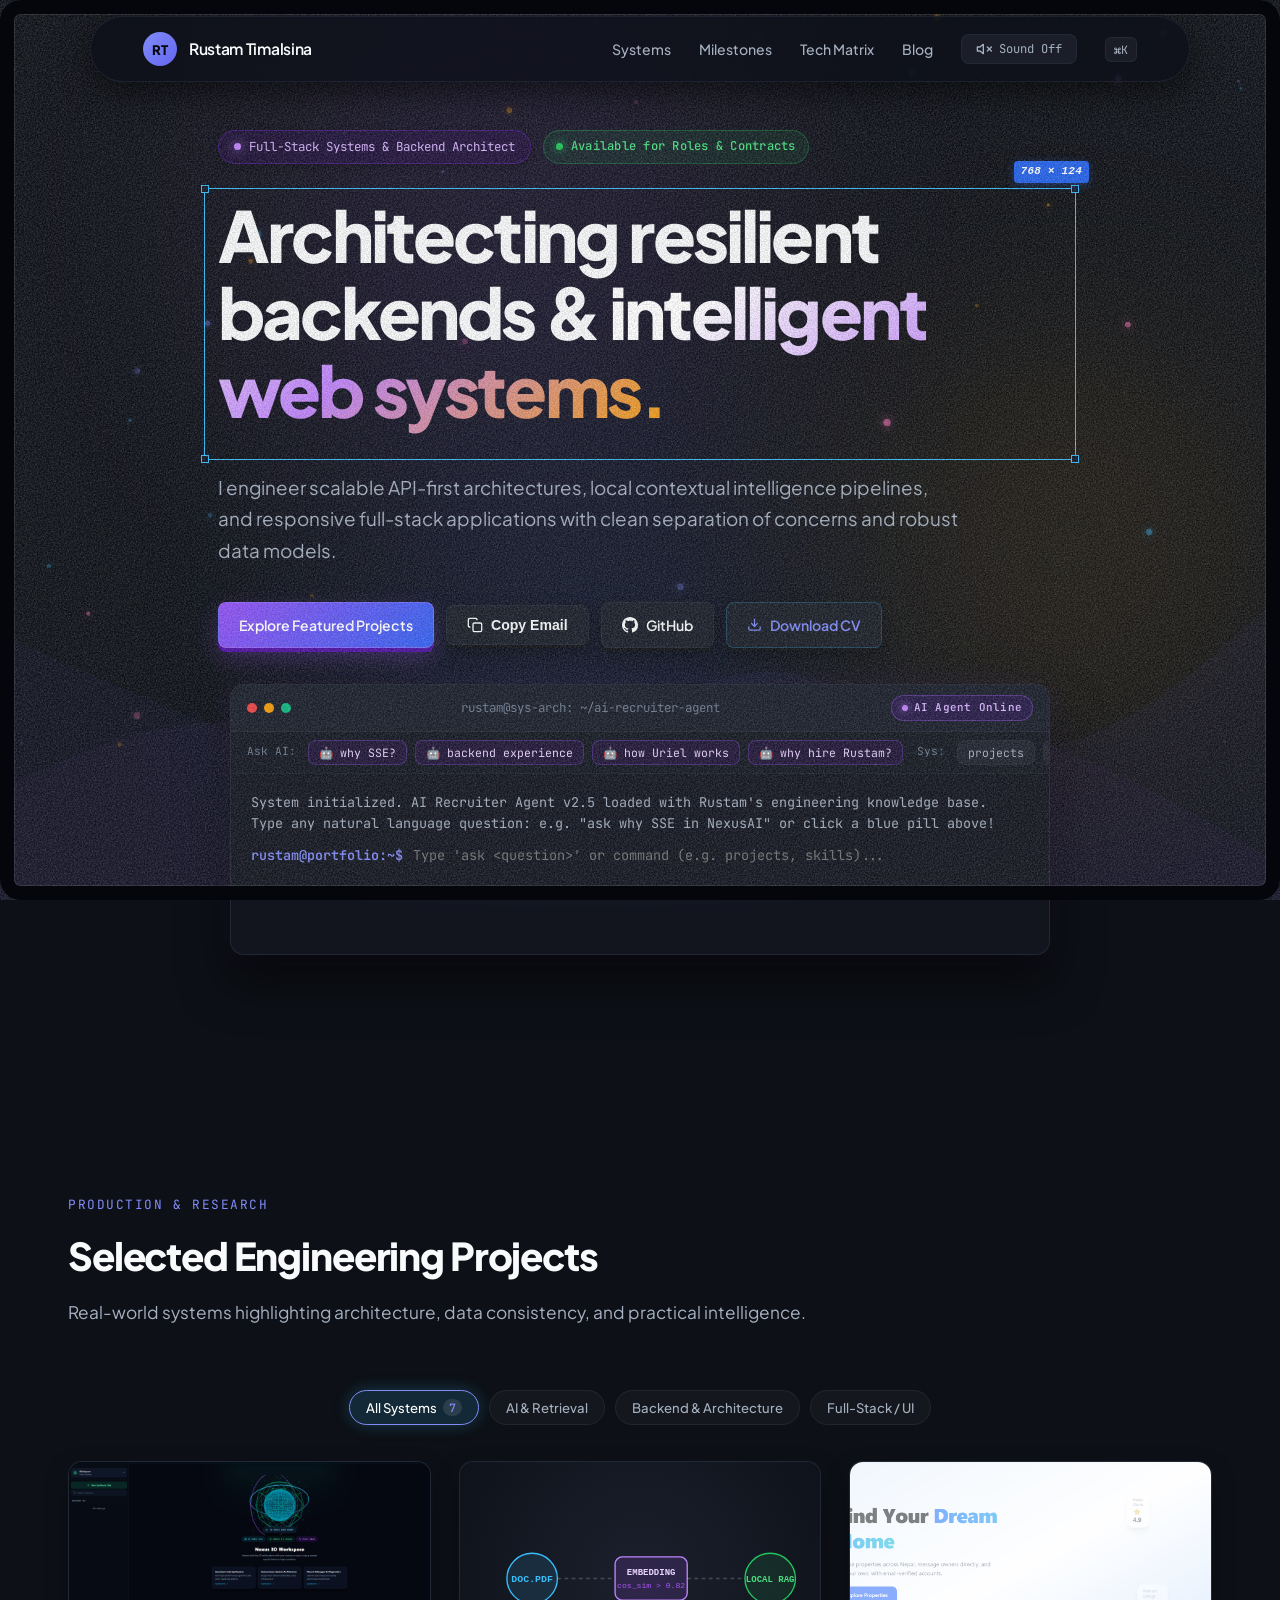
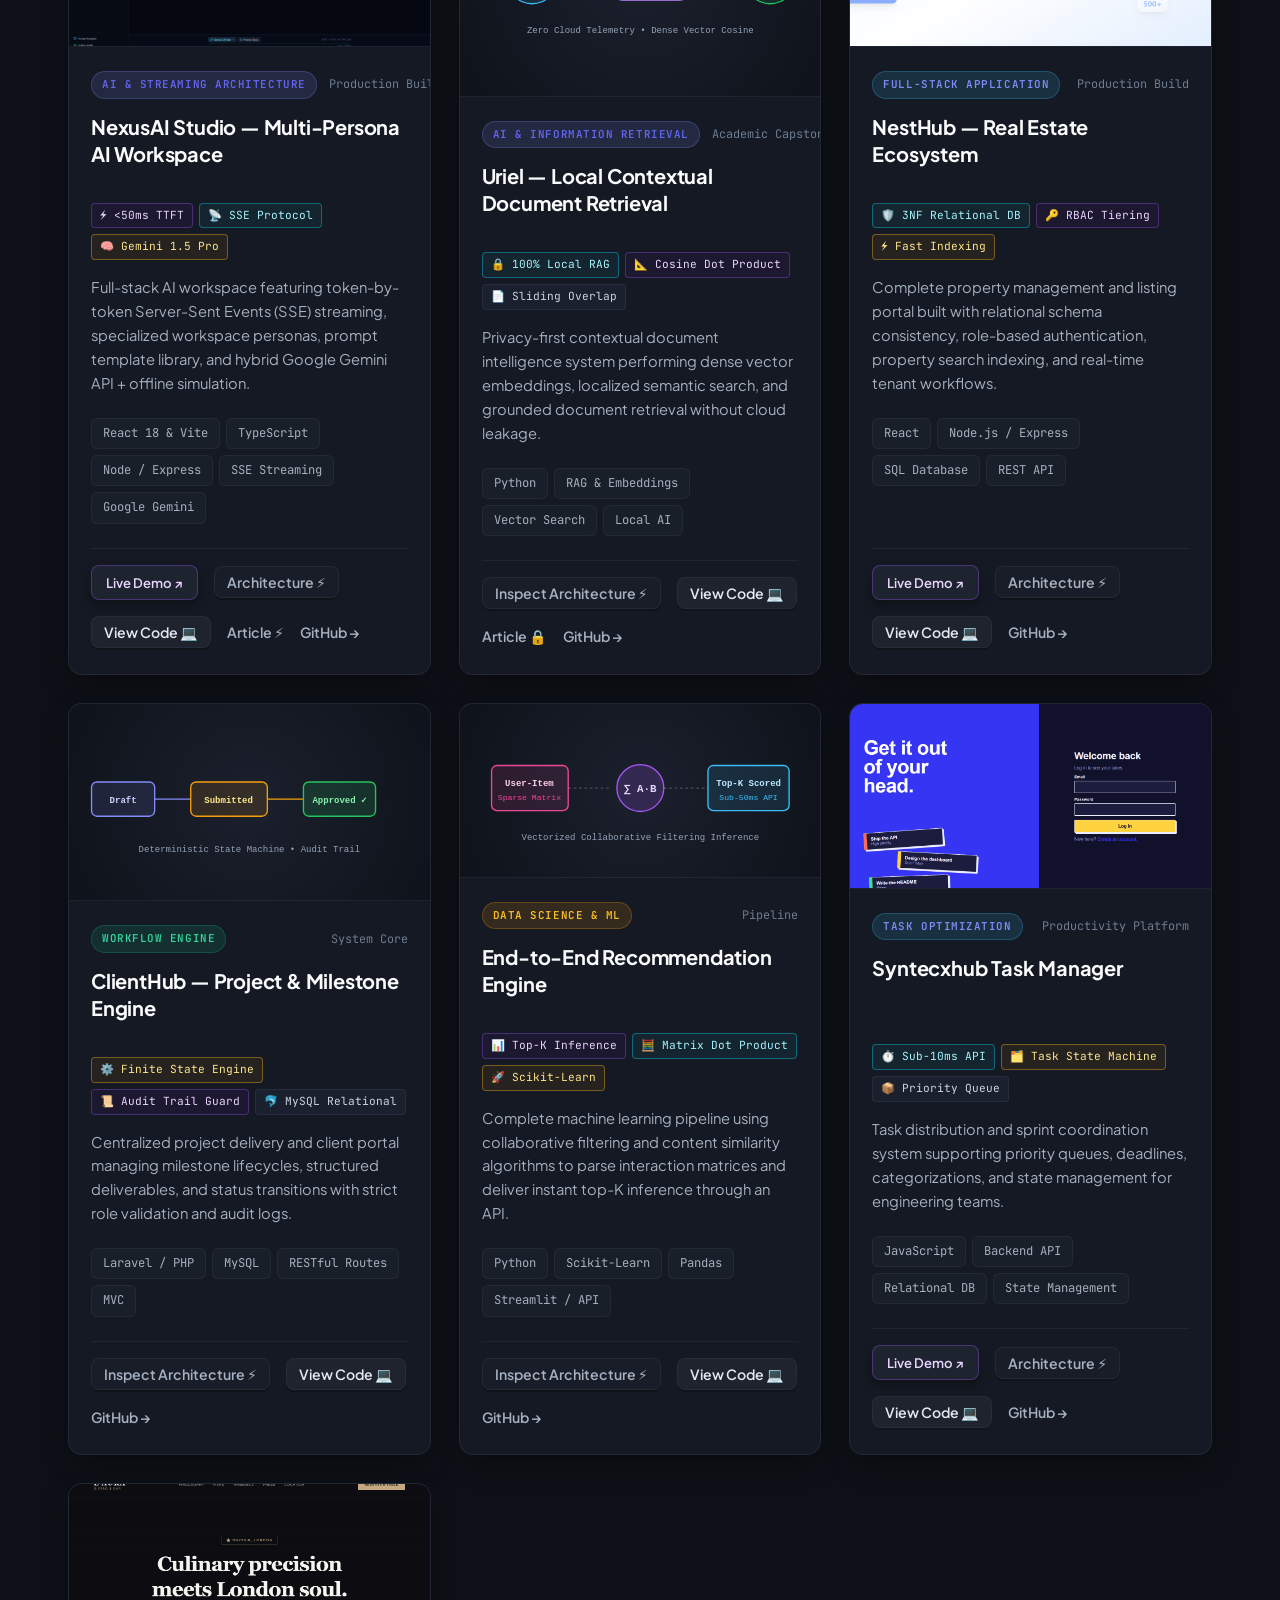
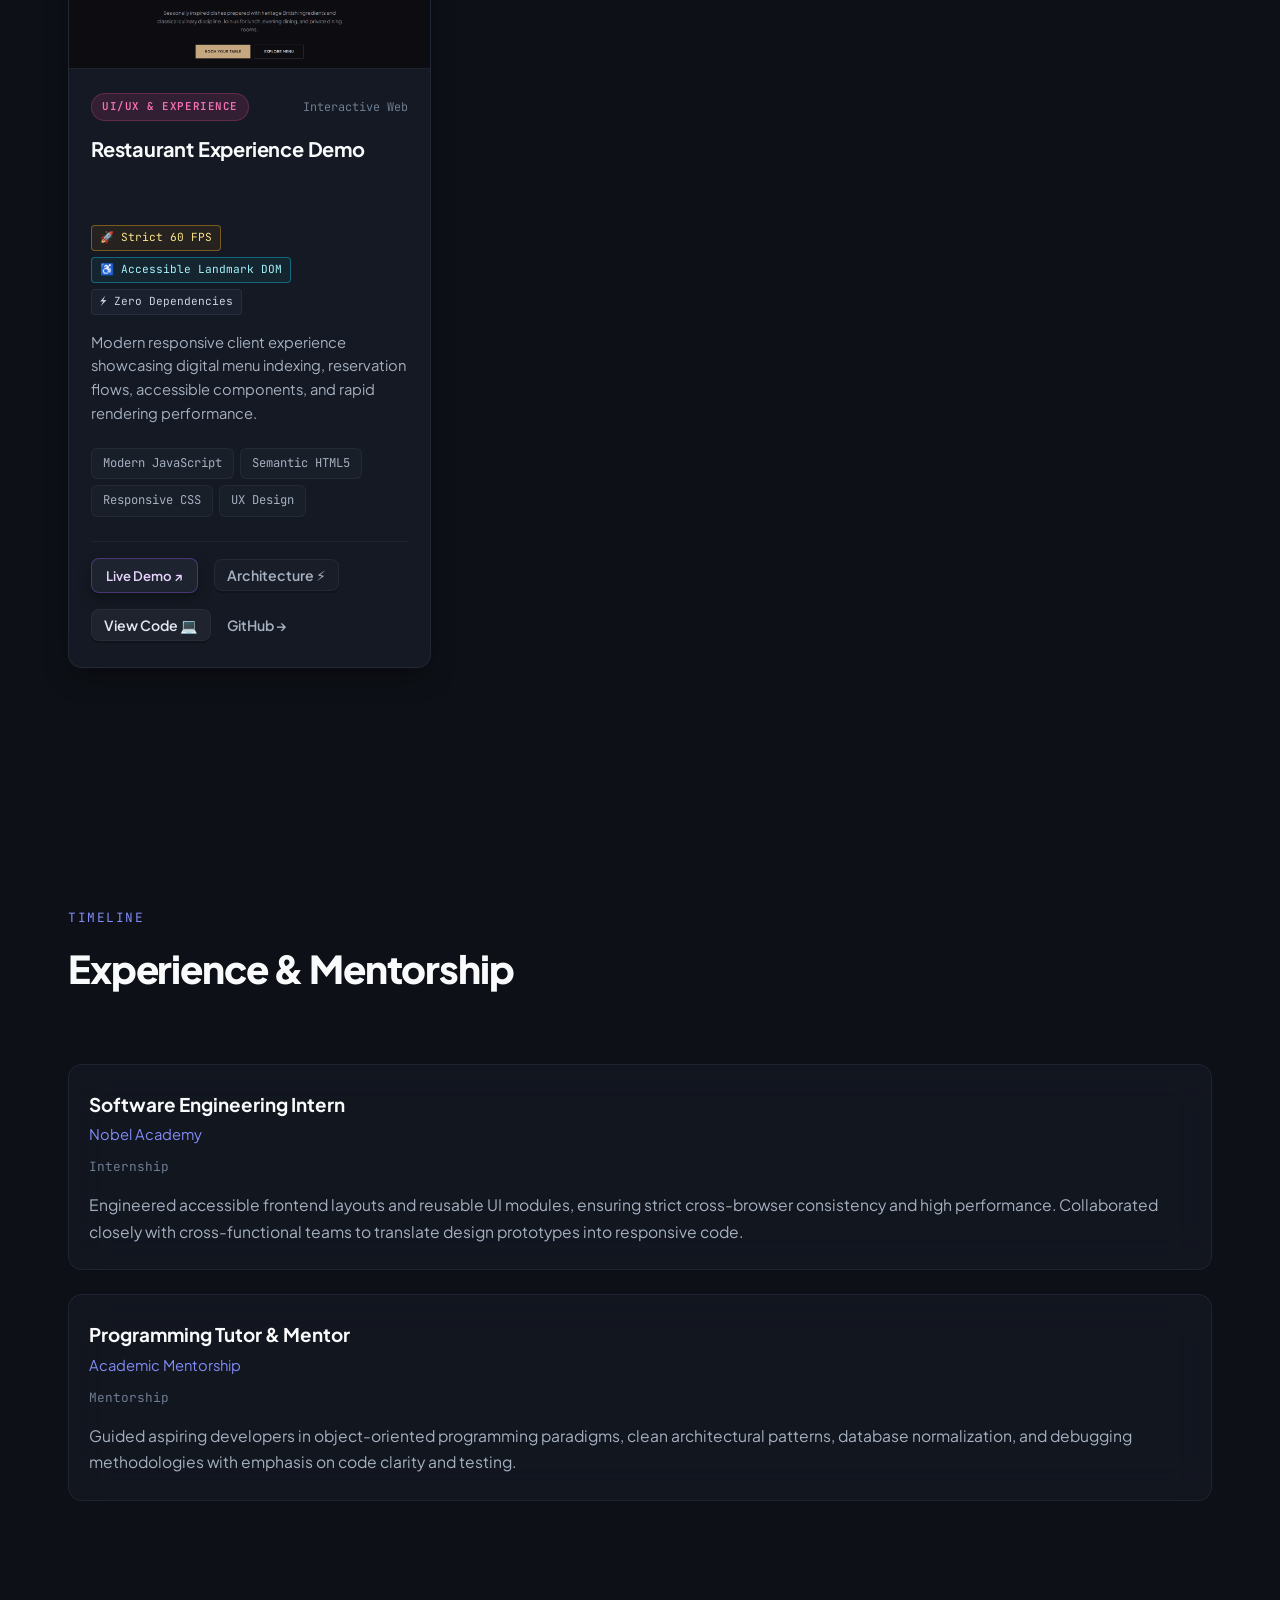
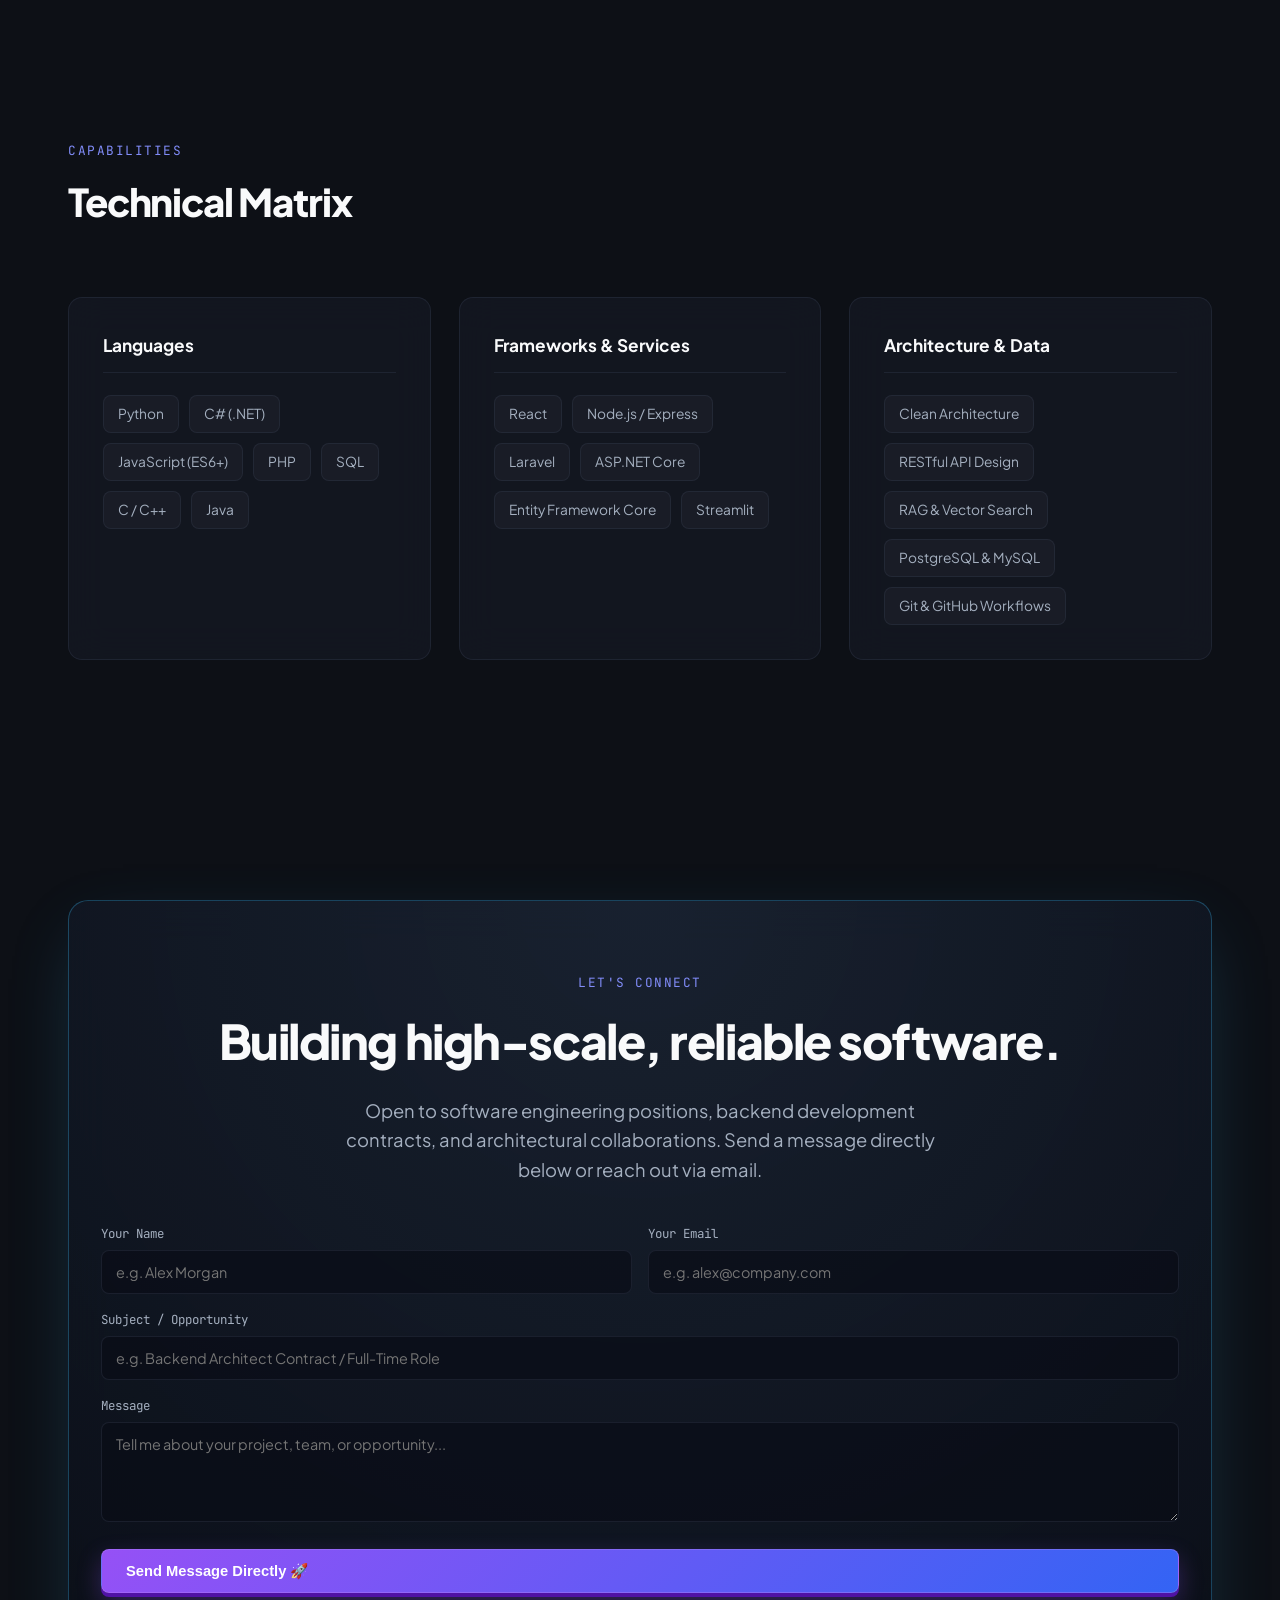
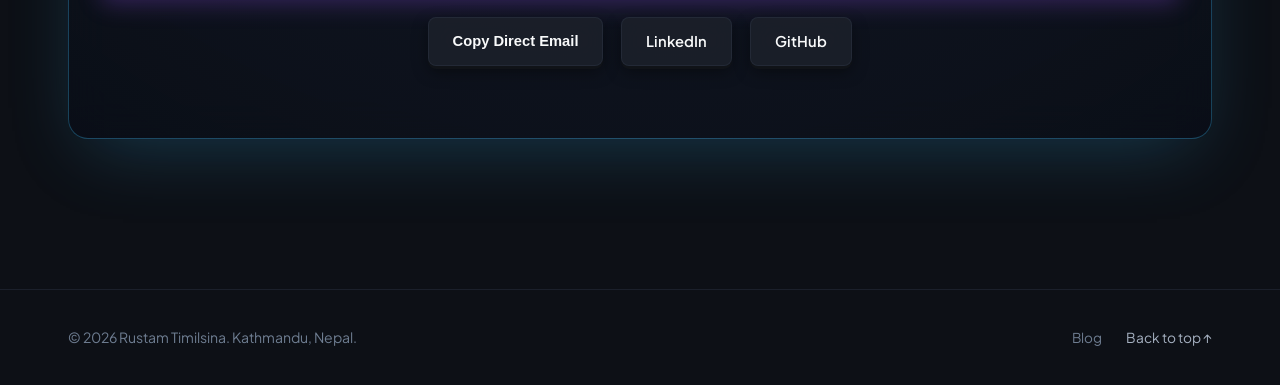
==== commit 63051aae: "feat(hero): add Figma-style live bounding box and measurement tag to hero" ====
--- a/index.html
+++ b/index.html
@@ -106,9 +106,15 @@
           </div>
         </div>
 
-        <h1 class="hero-title">
-          Architecting resilient backends & <span class="gradient-text">intelligent web systems.</span>
-        </h1>
+        <div class="hero-name-wrap" id="heroNameWrap">
+          <h1 class="hero-title" id="heroTitle">
+            Architecting resilient backends & <span class="gradient-text">intelligent web systems.</span>
+          </h1>
+          <div class="hero-sel-box" id="heroSelBox" aria-hidden="true">
+            <span></span><span></span><span></span><span></span>
+            <em class="hero-sel-dim" id="heroSelDim">768 × 124</em>
+          </div>
+        </div>
         <p class="hero-desc">
           I engineer scalable API-first architectures, local contextual intelligence pipelines, and responsive full-stack applications with clean separation of concerns and robust data models.
         </p>
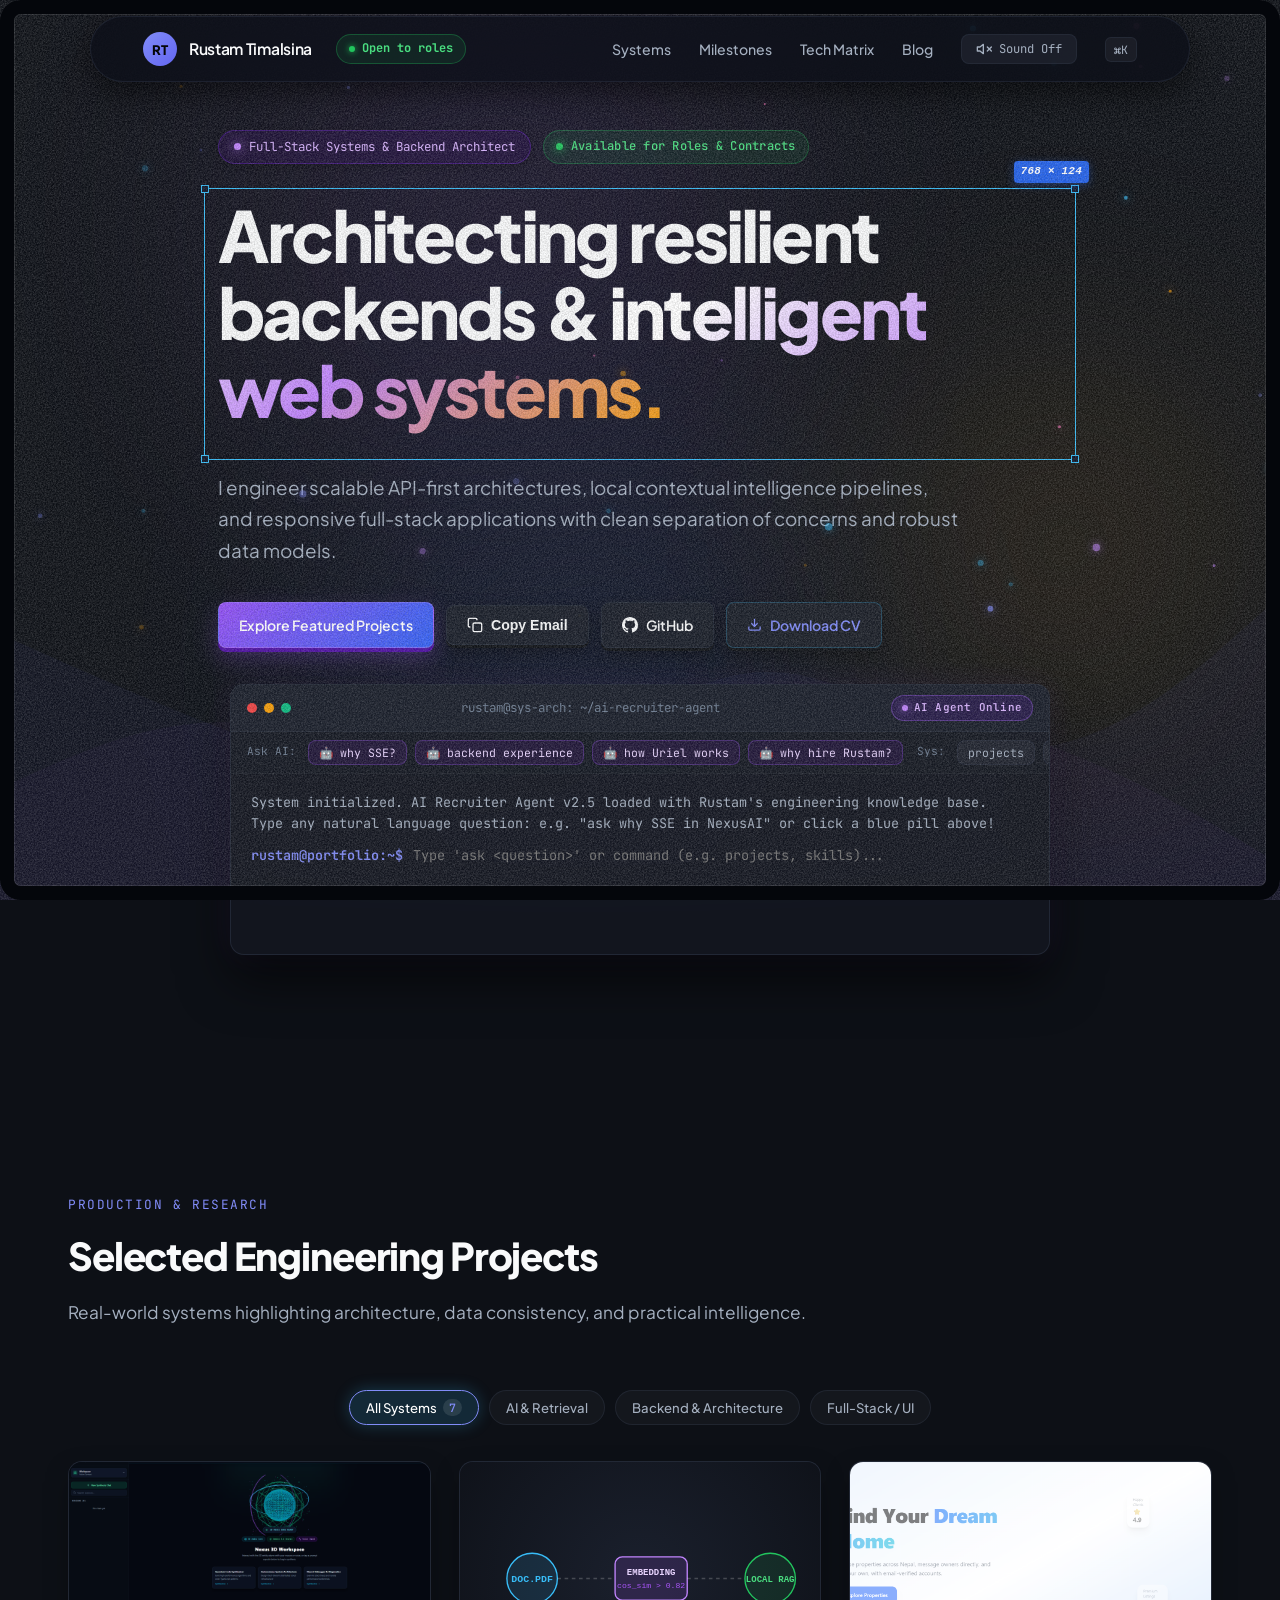
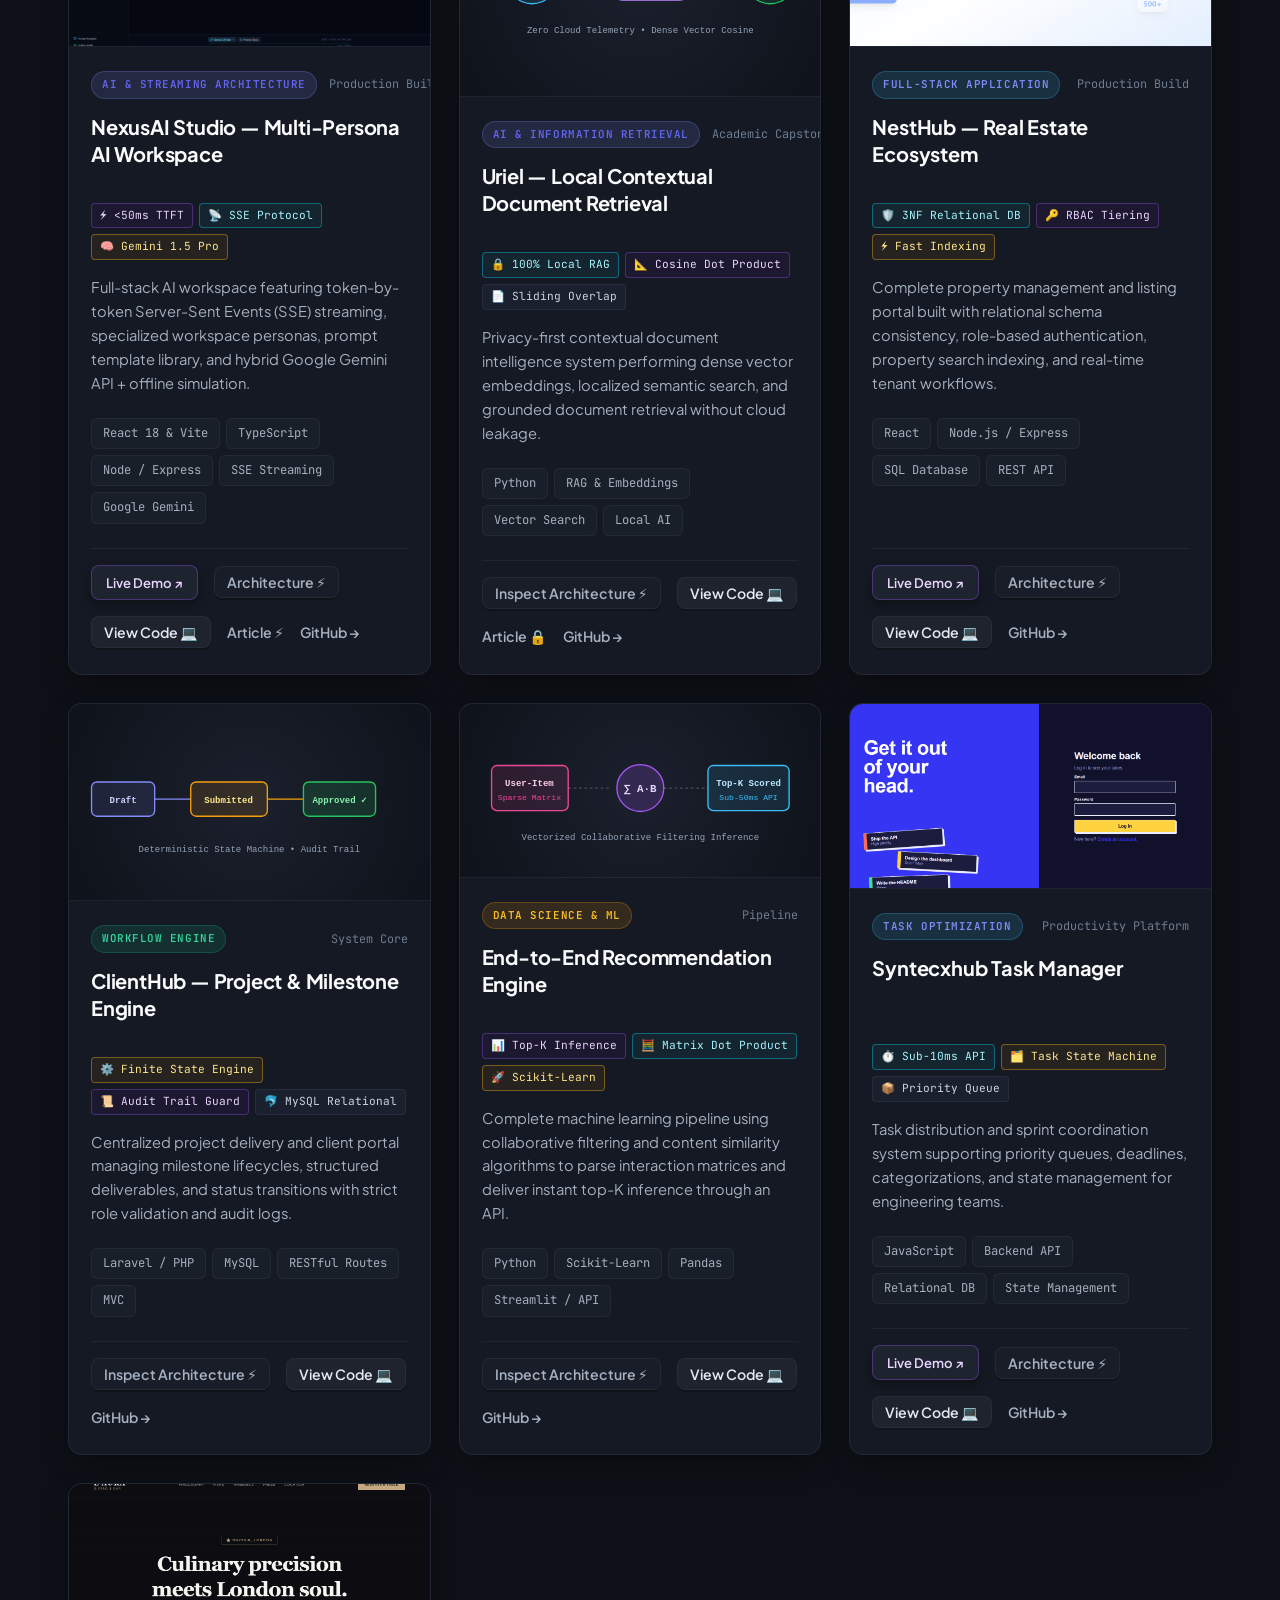
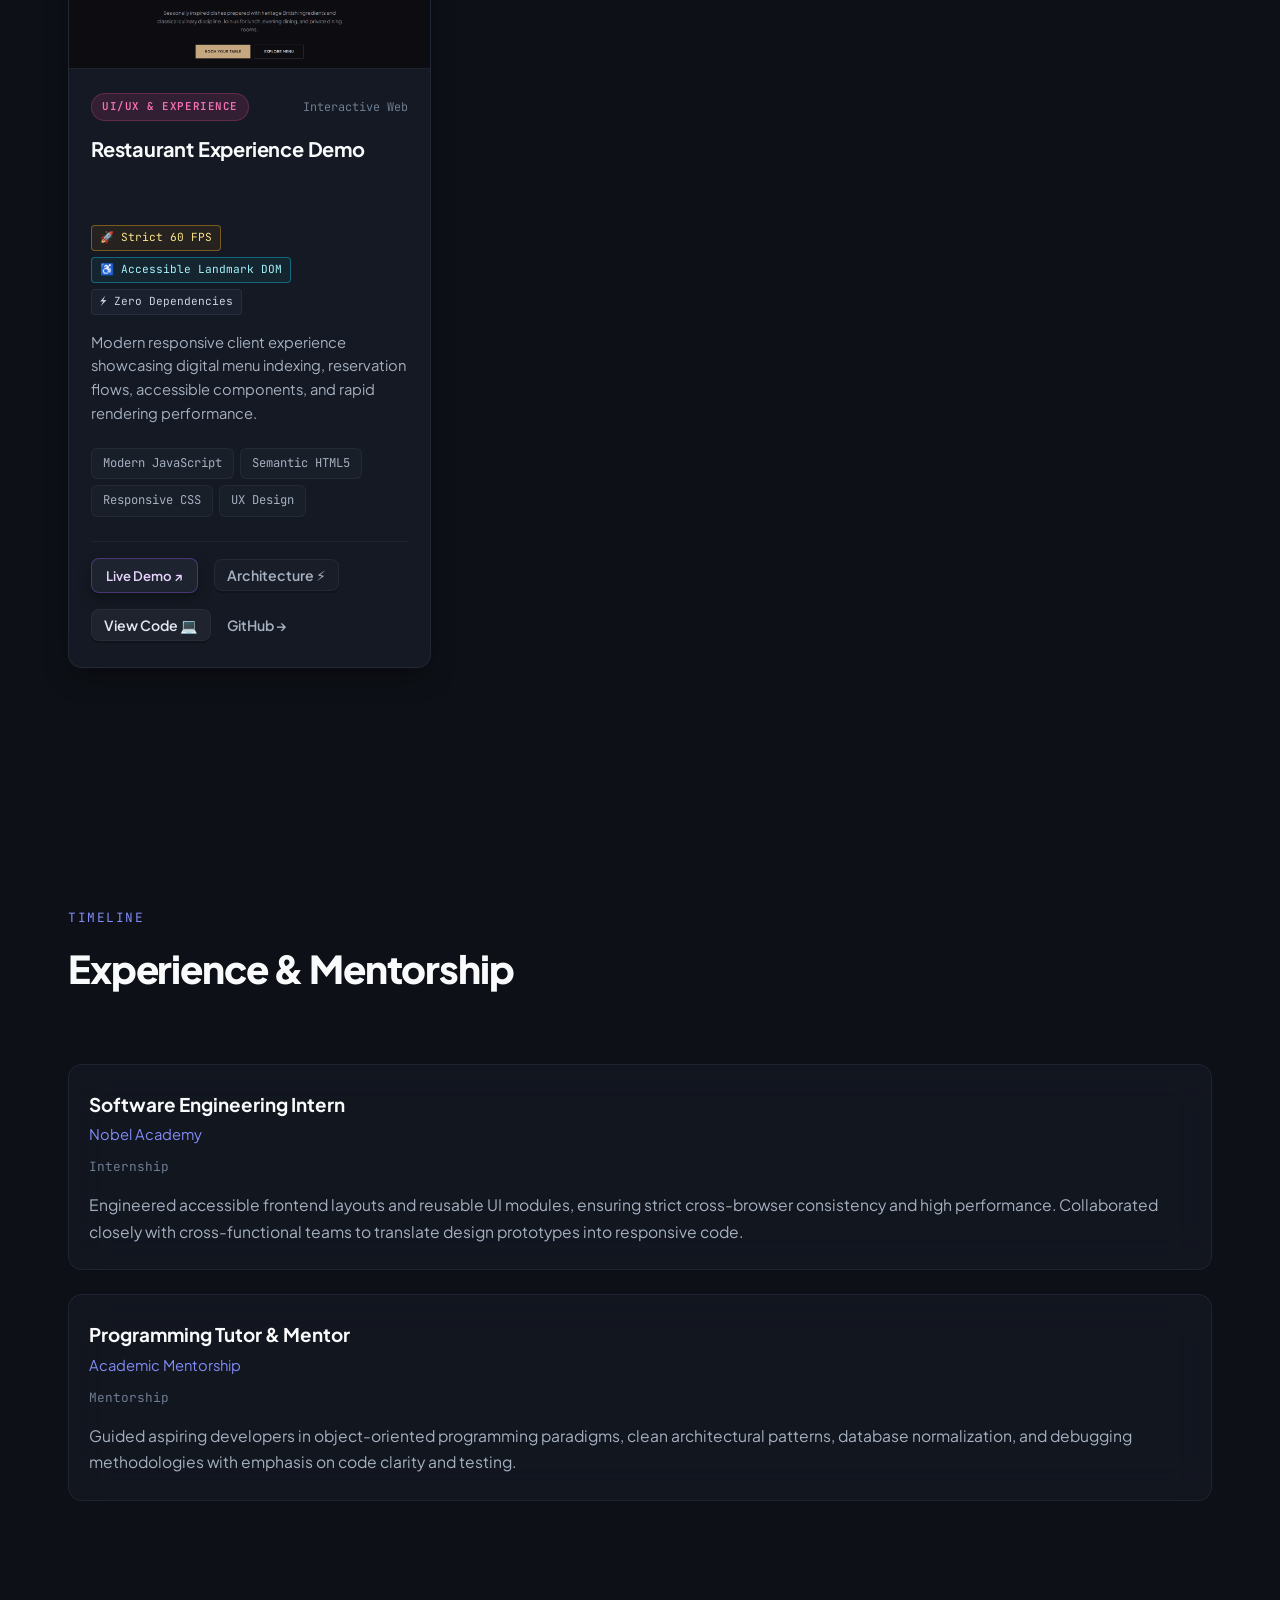
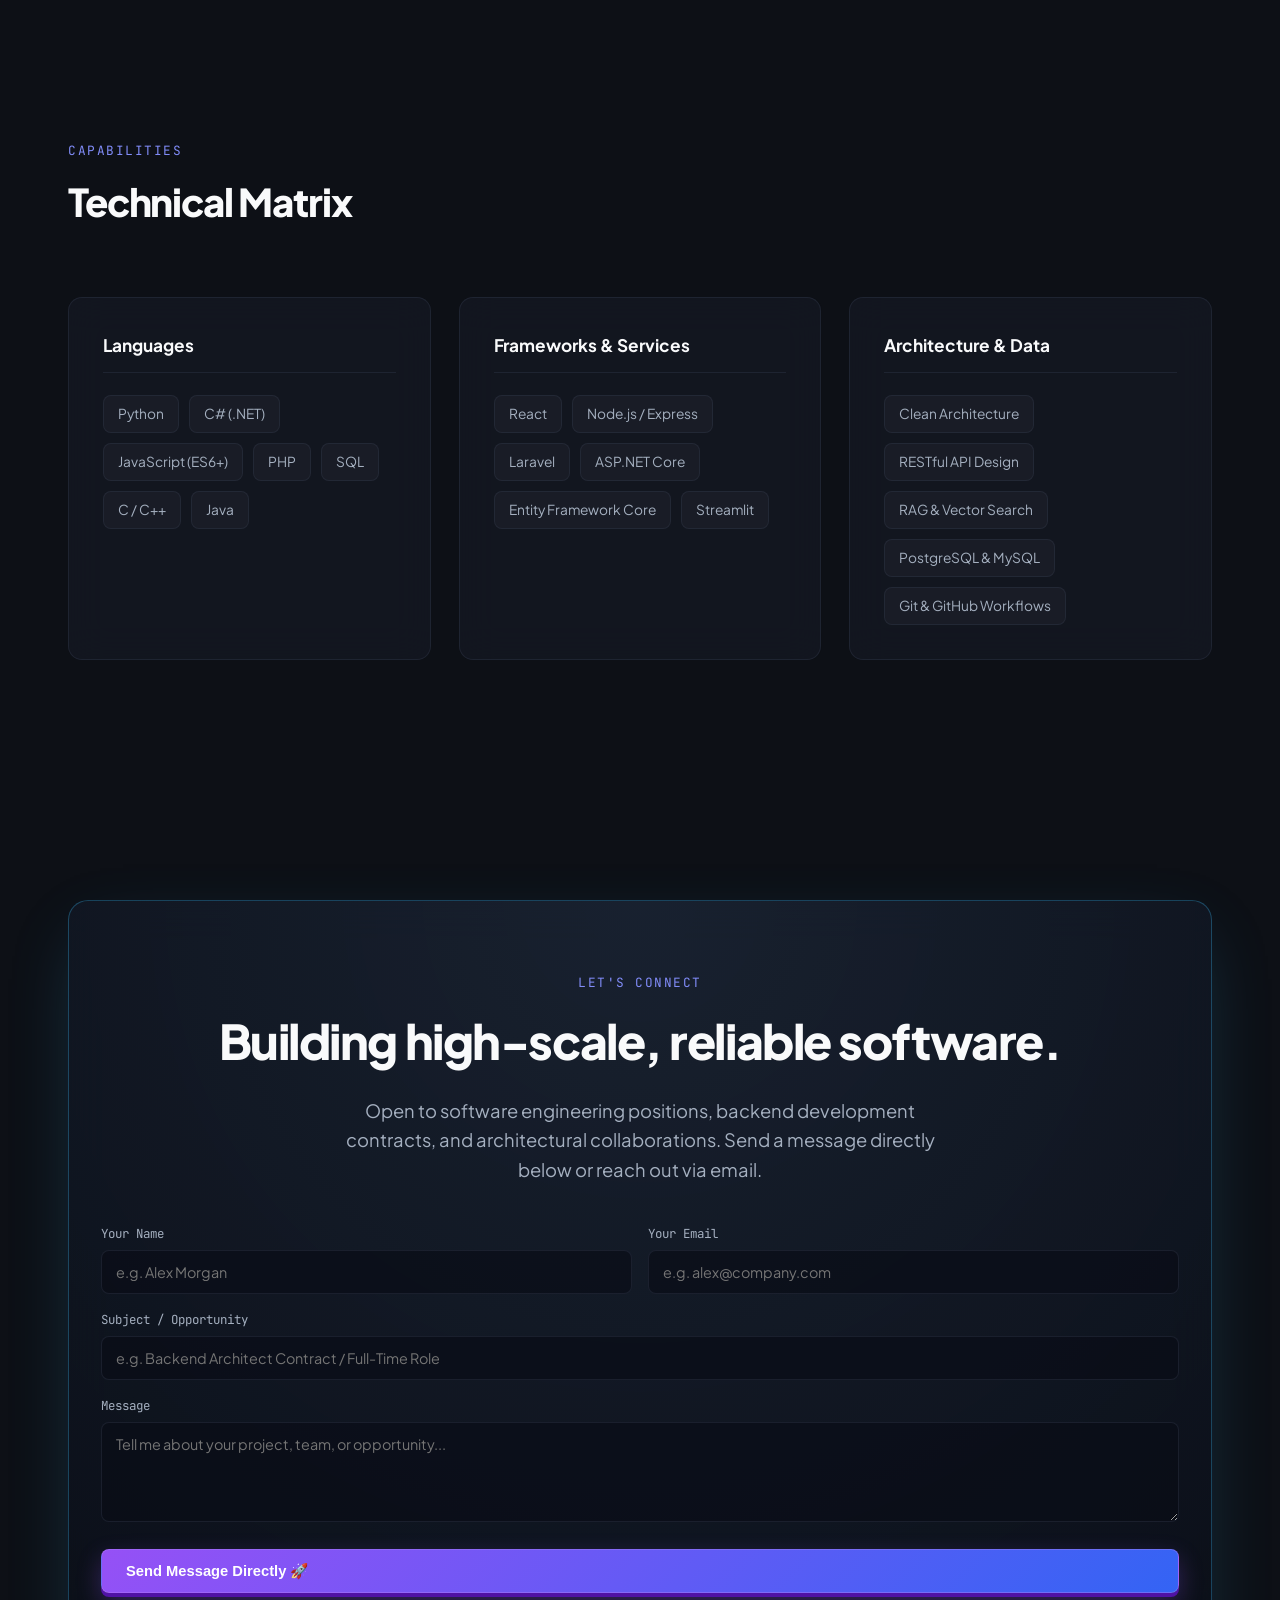
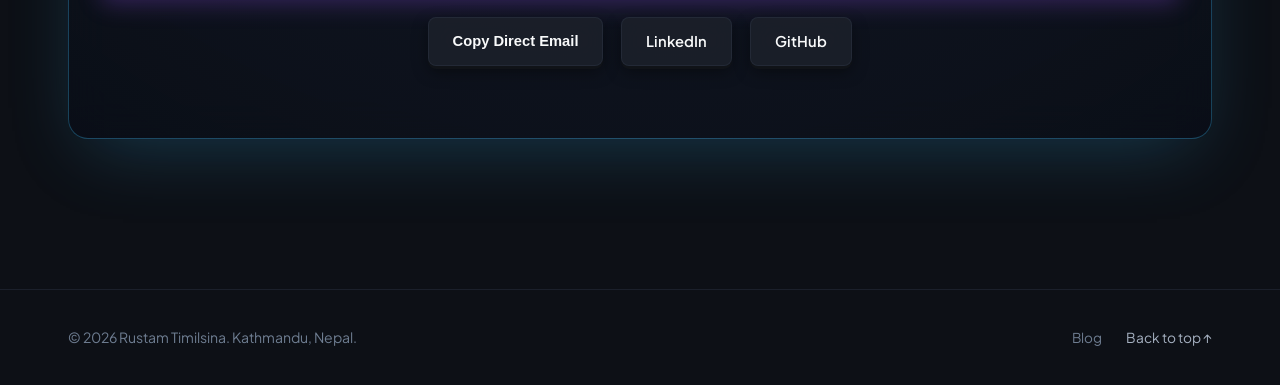
==== commit 8b386a14: "feat(navbar): add pulsing 'Open to roles' status indicator like Nesil Noble" ====
--- a/index.html
+++ b/index.html
@@ -72,6 +72,7 @@
       <a href="#hero" class="brand" aria-label="Home">
         <span class="brand-monogram">RT</span>
         <span class="brand-name">Rustam Timalsina</span>
+        <span class="nav-status-pill"><span class="status-dot"></span> Open to roles</span>
       </a>
       <nav class="nav-links">
         <a href="#projects">Systems</a>
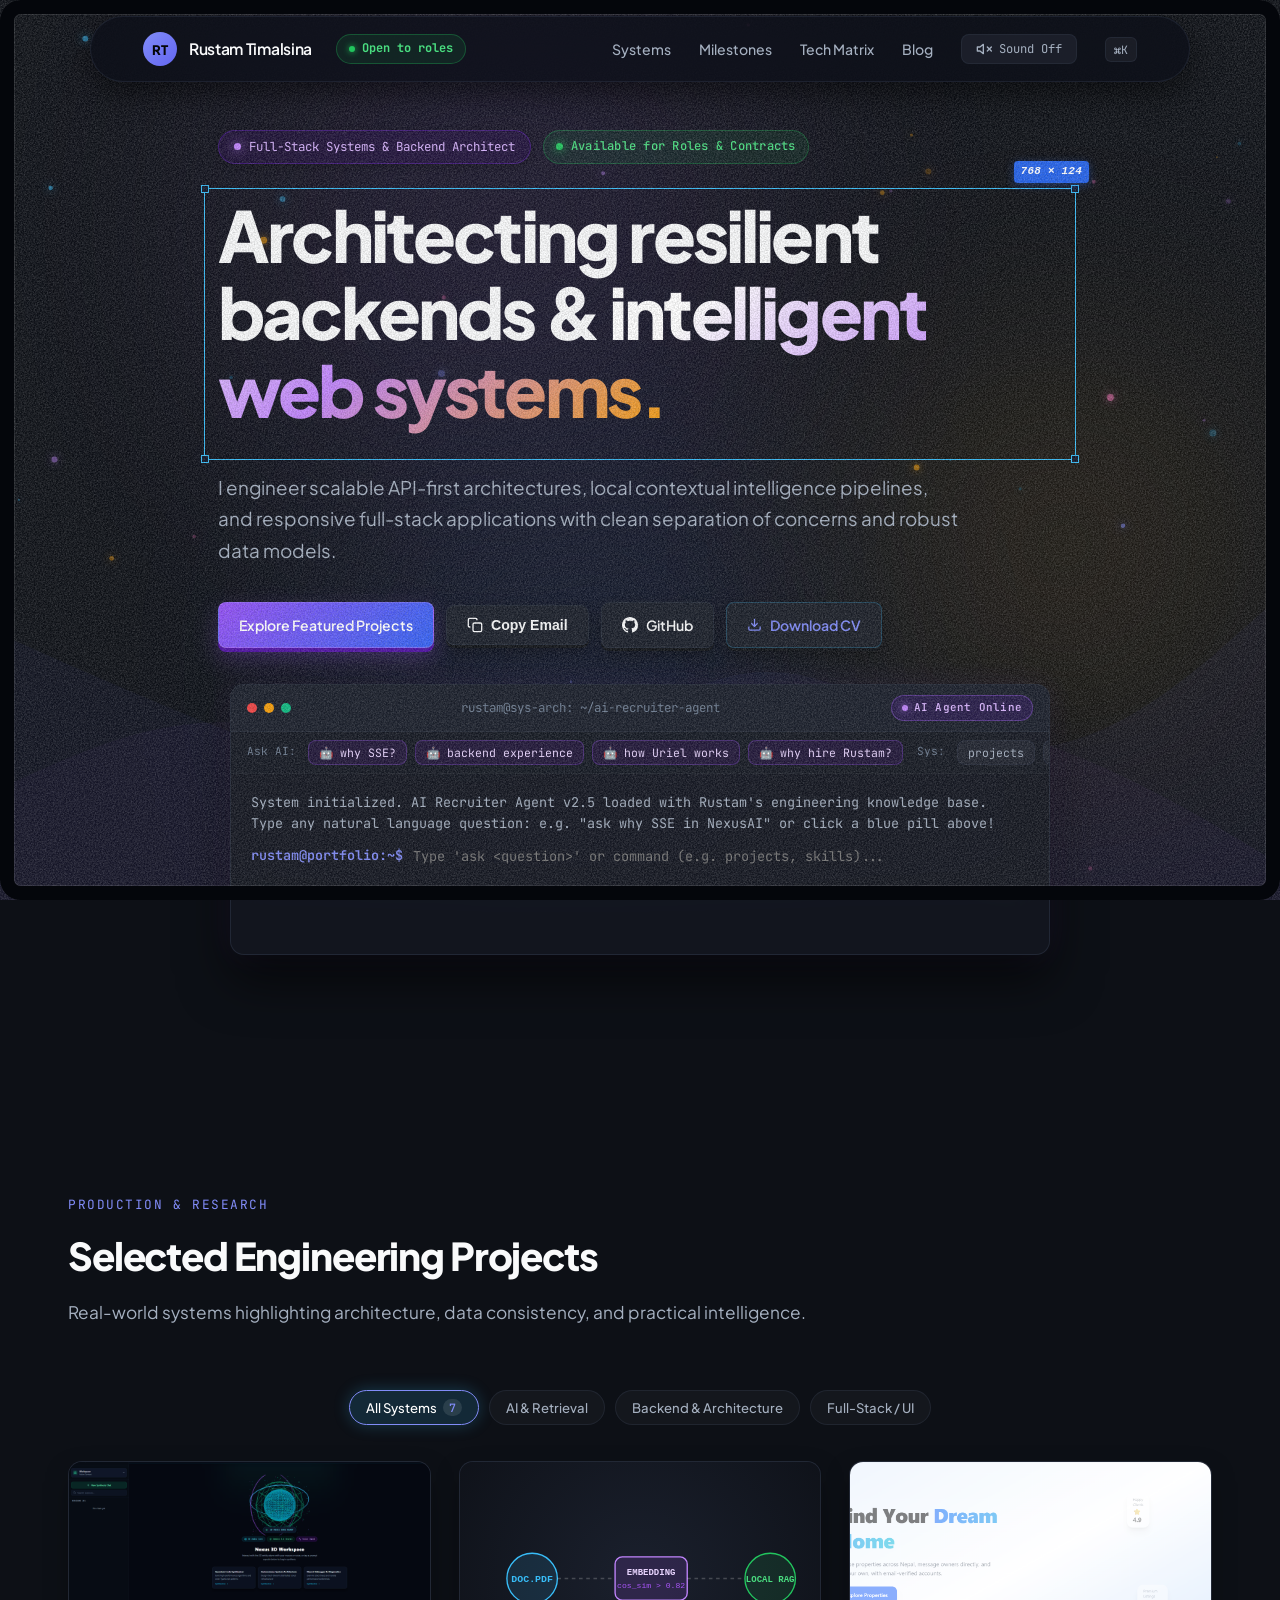
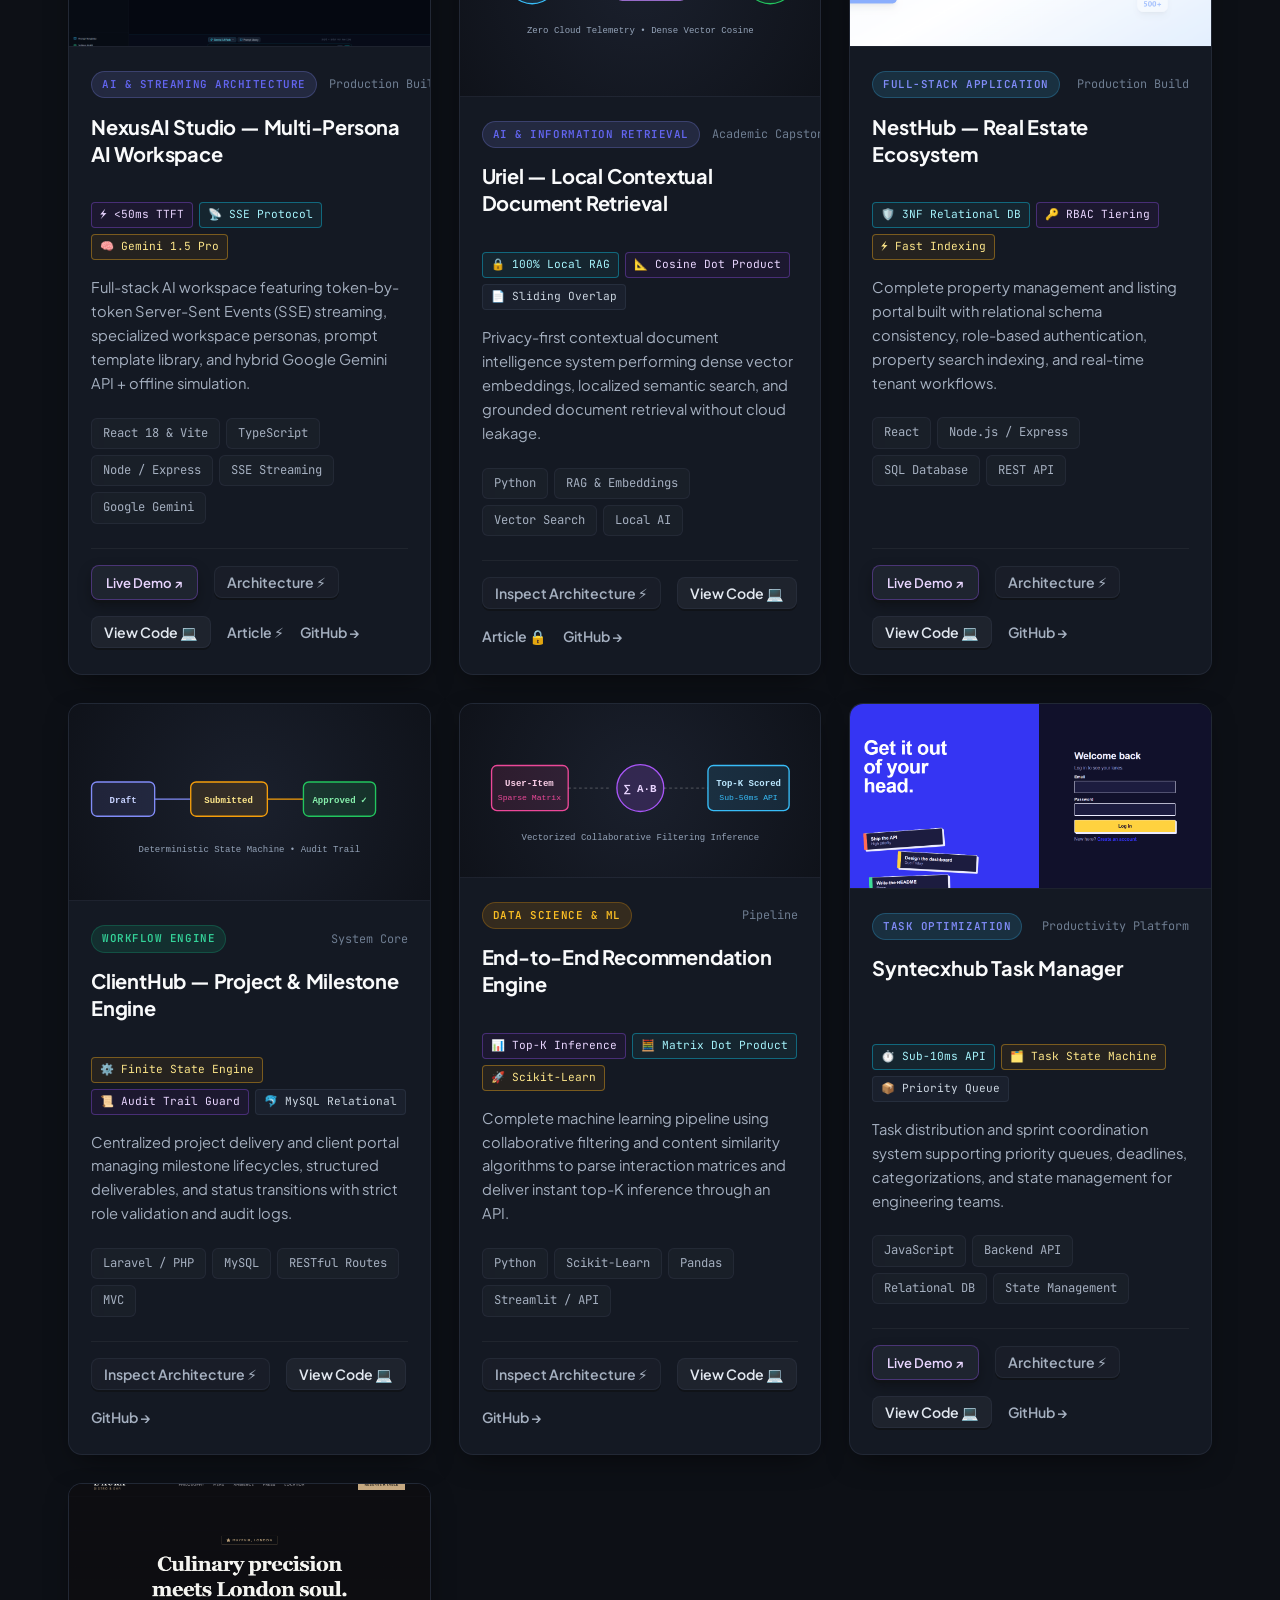
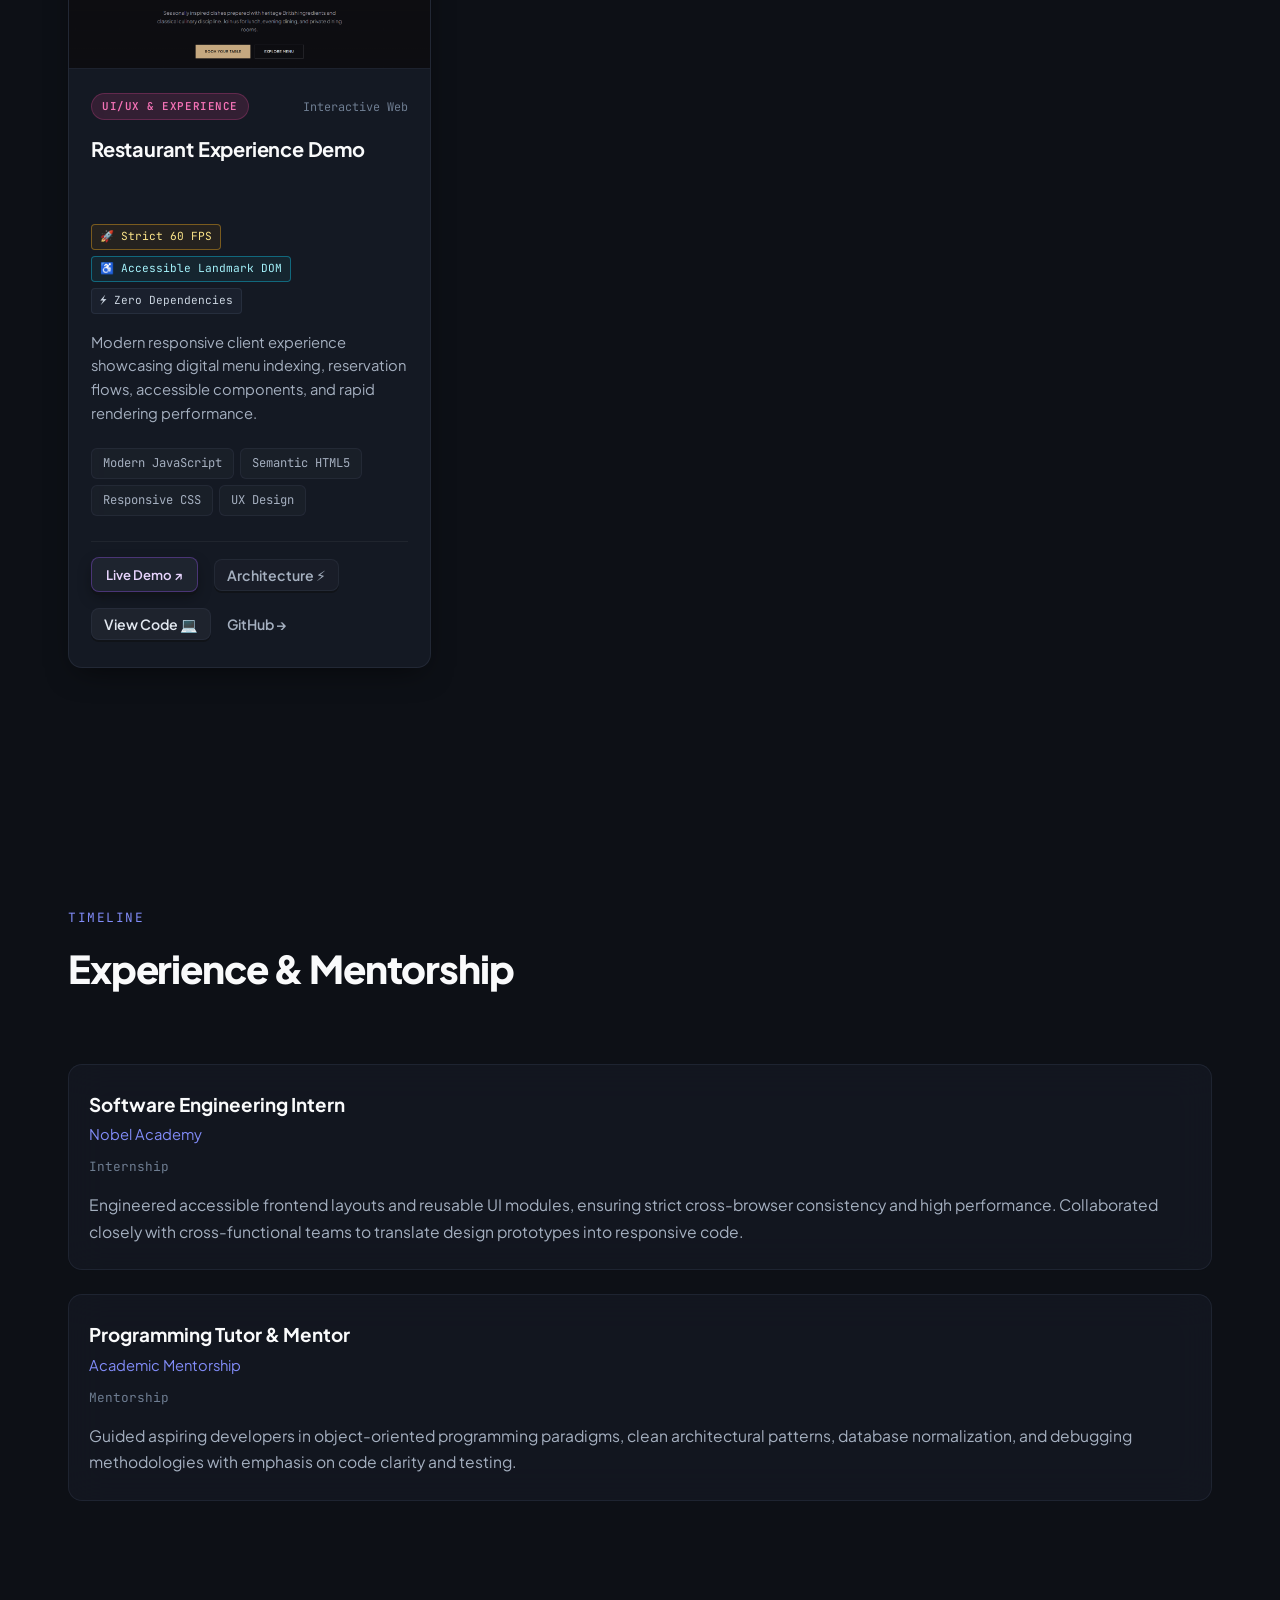
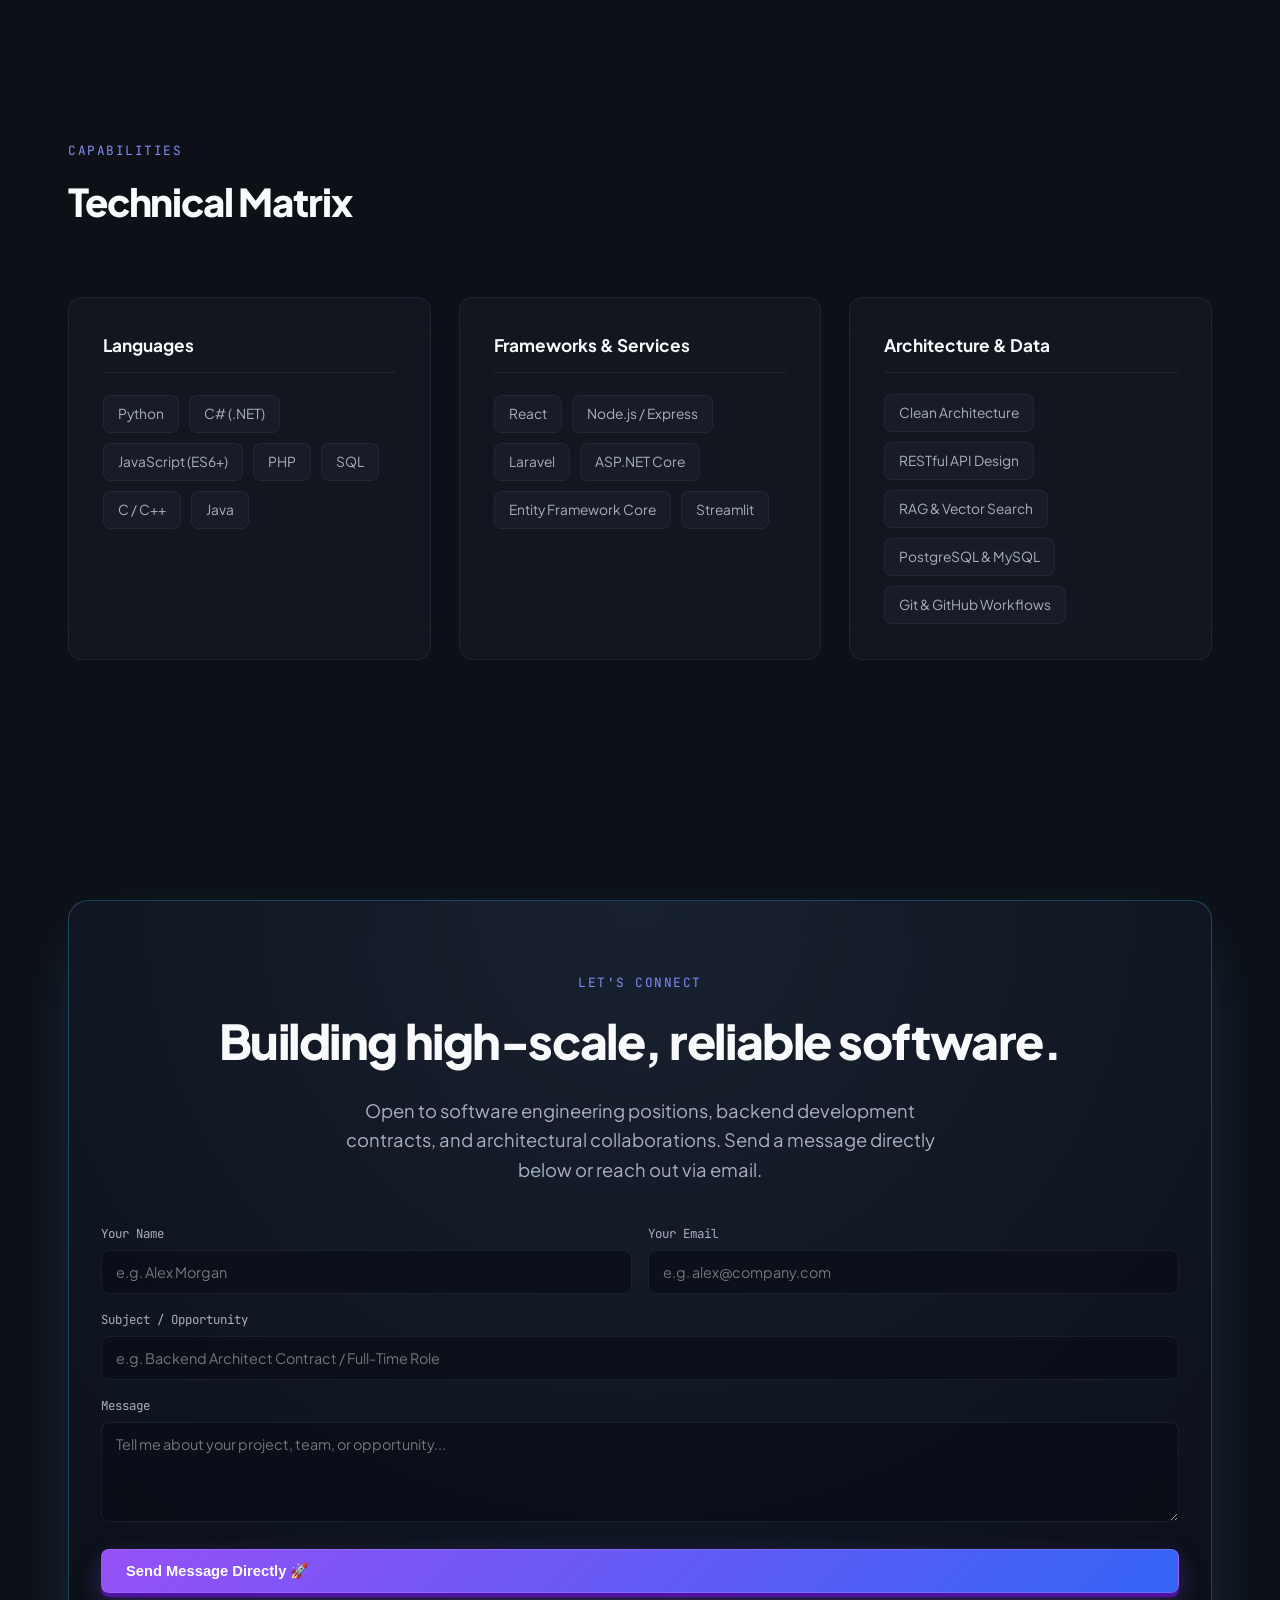
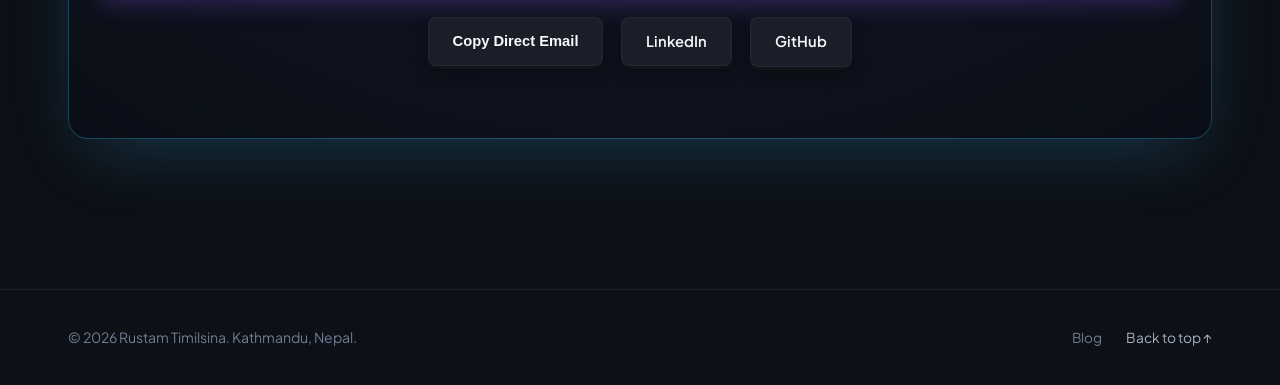
==== commit a8de34a4: "feat(scroll): integrate self-hosted Lenis inertial smooth scroll and dust velocity tilting" ====
--- a/index.html
+++ b/index.html
@@ -792,6 +792,7 @@
   </div>
 
   <!-- Interactive Tactile Audio & Sparkles Engine -->
+  <script src="assets/lenis.min.js"></script>
   <script src="tactile.js"></script>
 
   <!-- Interactive Scripts Engine -->
--- a/styles.css
+++ b/styles.css
@@ -2457,3 +2457,27 @@
     display: none;
   }
 }
+
+
+/* ==========================================================================
+   LENIS SMOOTH INERTIAL SCROLL STYLES
+   ========================================================================== */
+html.lenis, html.lenis body {
+  height: auto;
+}
+
+.lenis.lenis-smooth {
+  scroll-behavior: auto !important;
+}
+
+.lenis.lenis-smooth [data-lenis-prevent] {
+  overscroll-behavior: contain;
+}
+
+.lenis.lenis-stopped {
+  overflow: hidden;
+}
+
+.lenis.lenis-scrolling iframe {
+  pointer-events: none;
+}
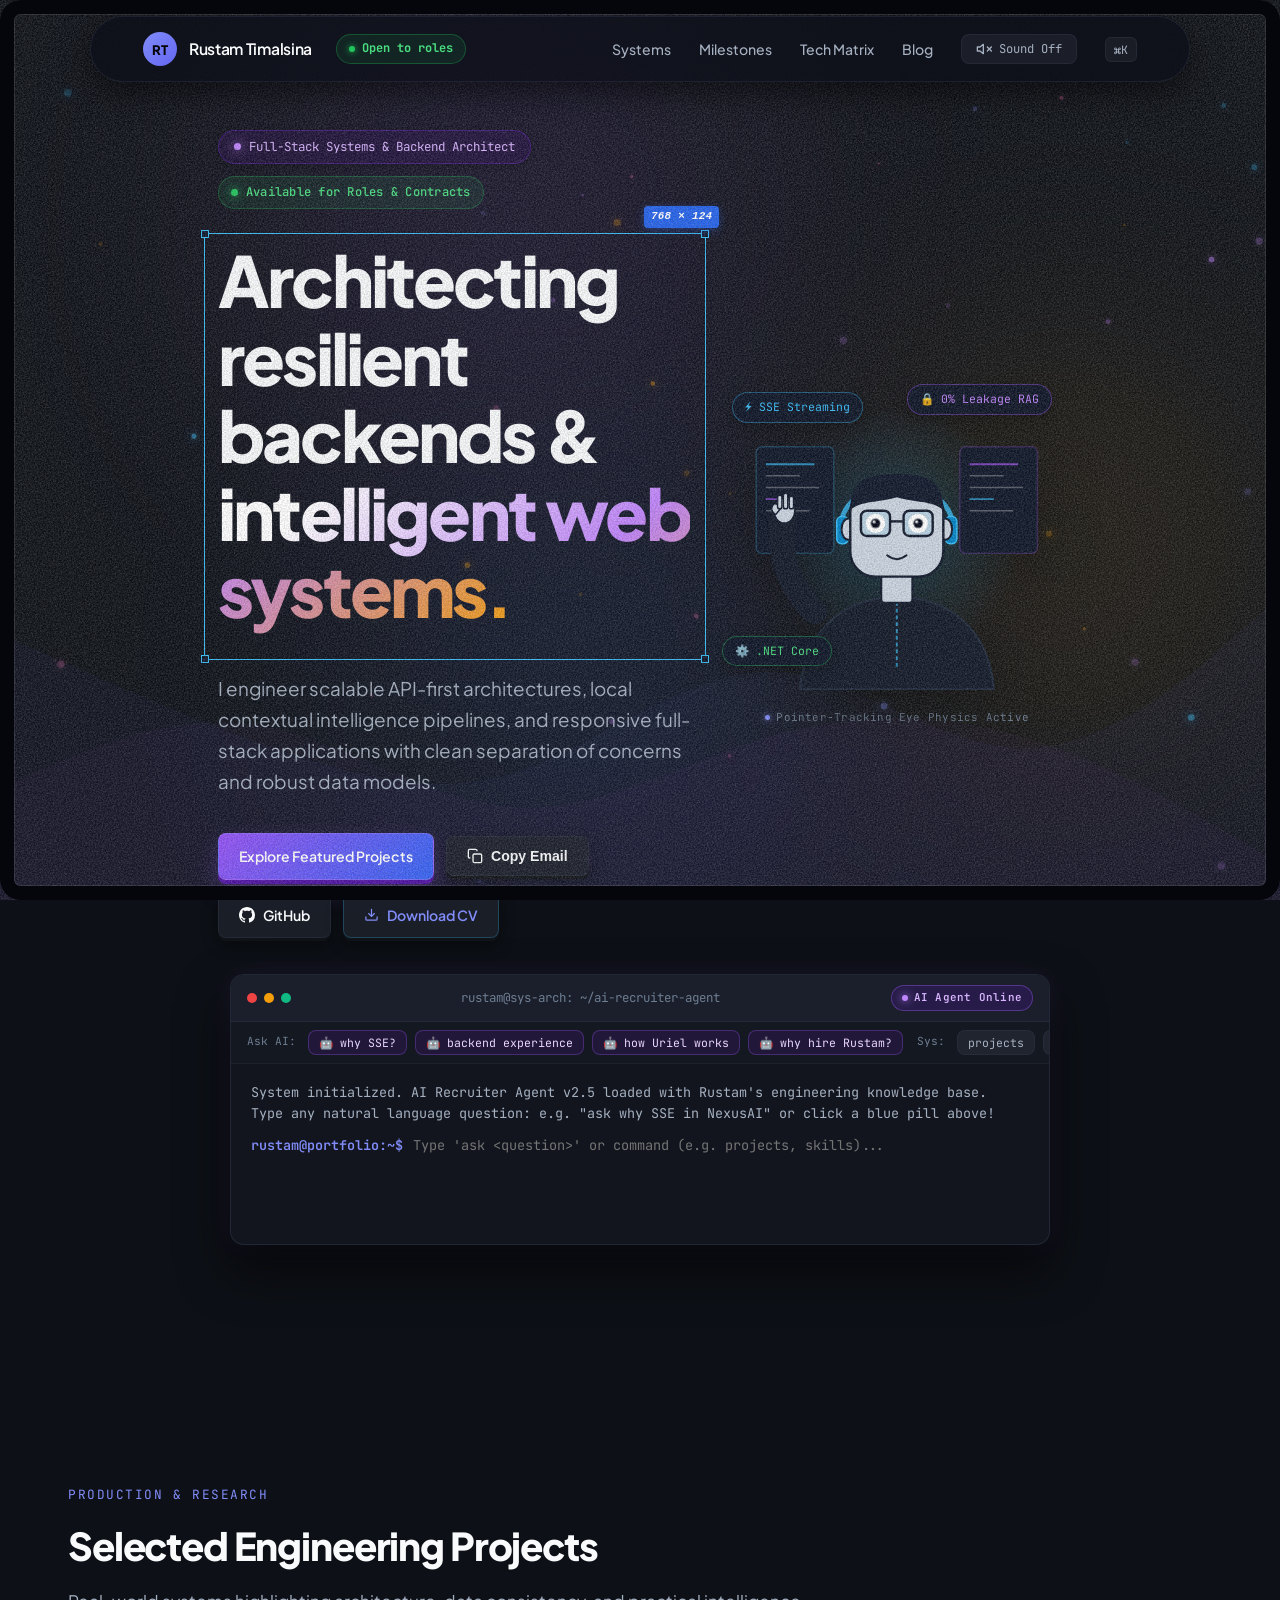
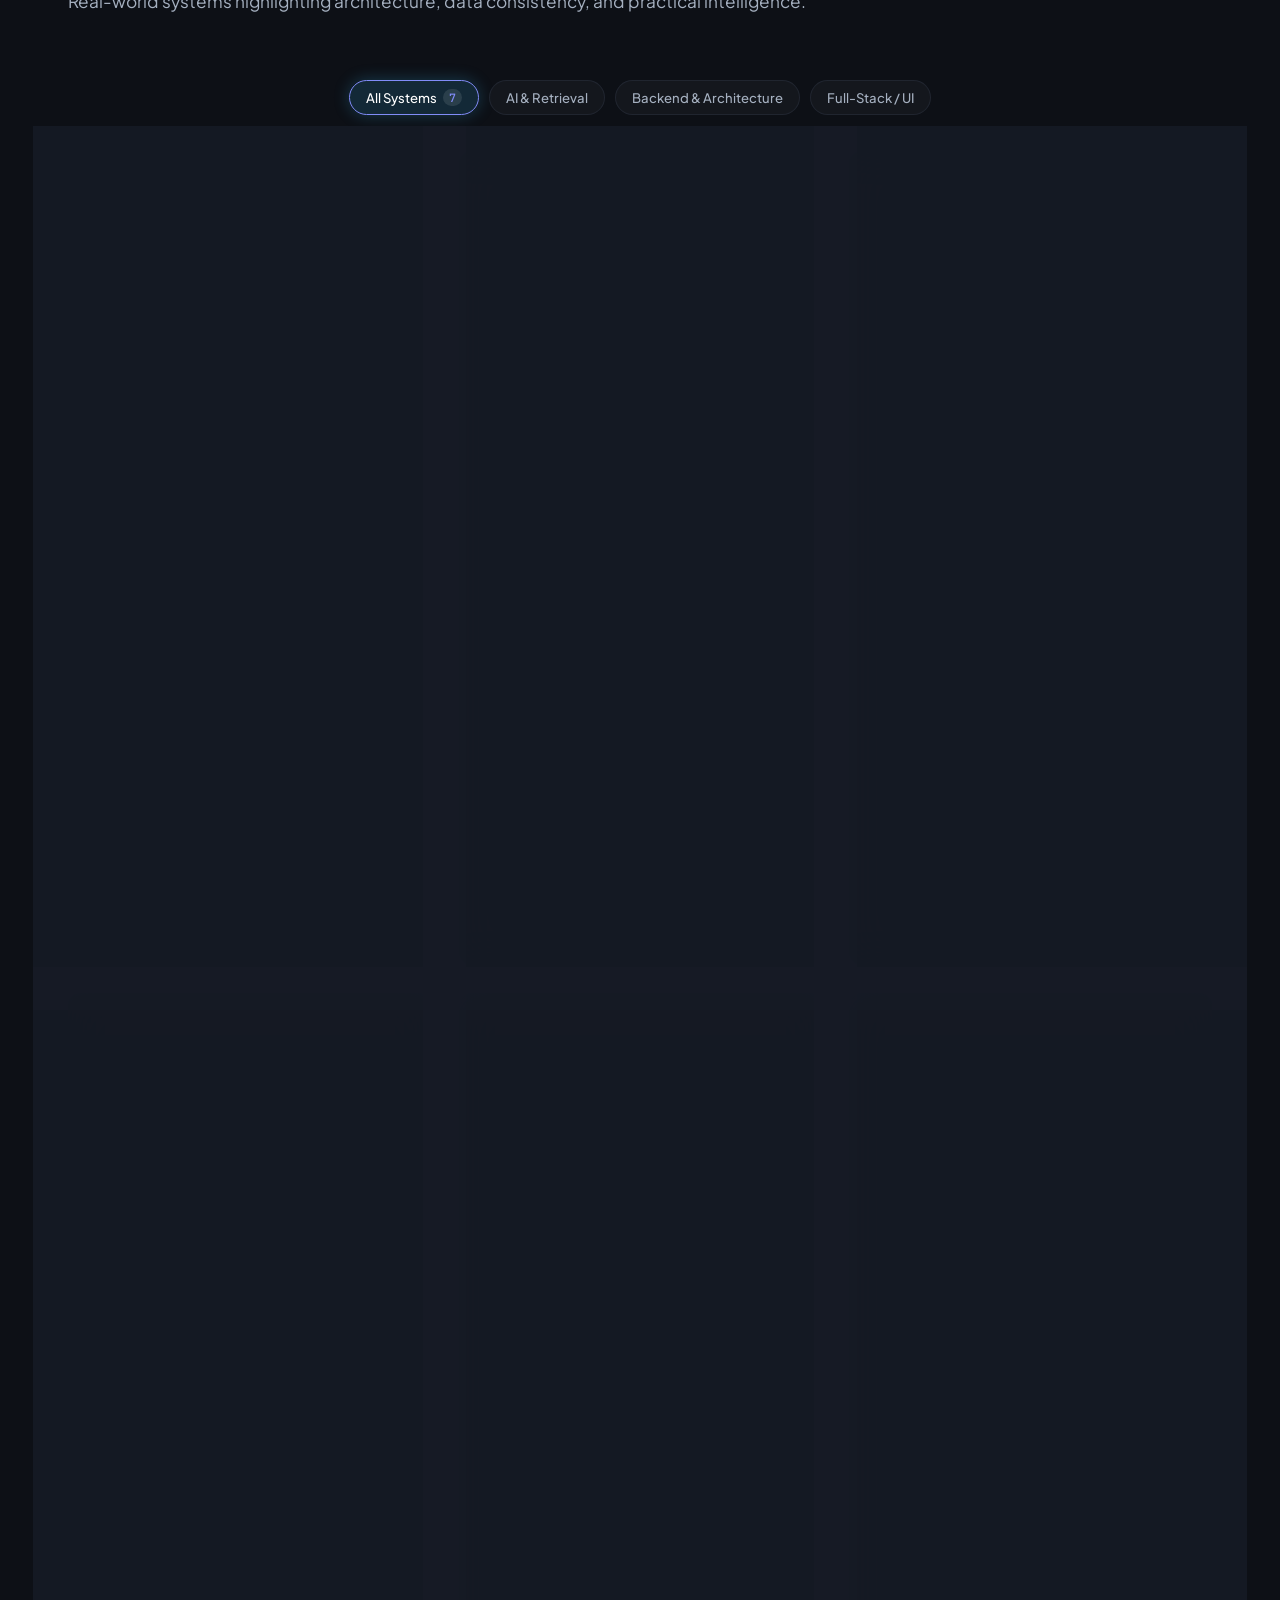
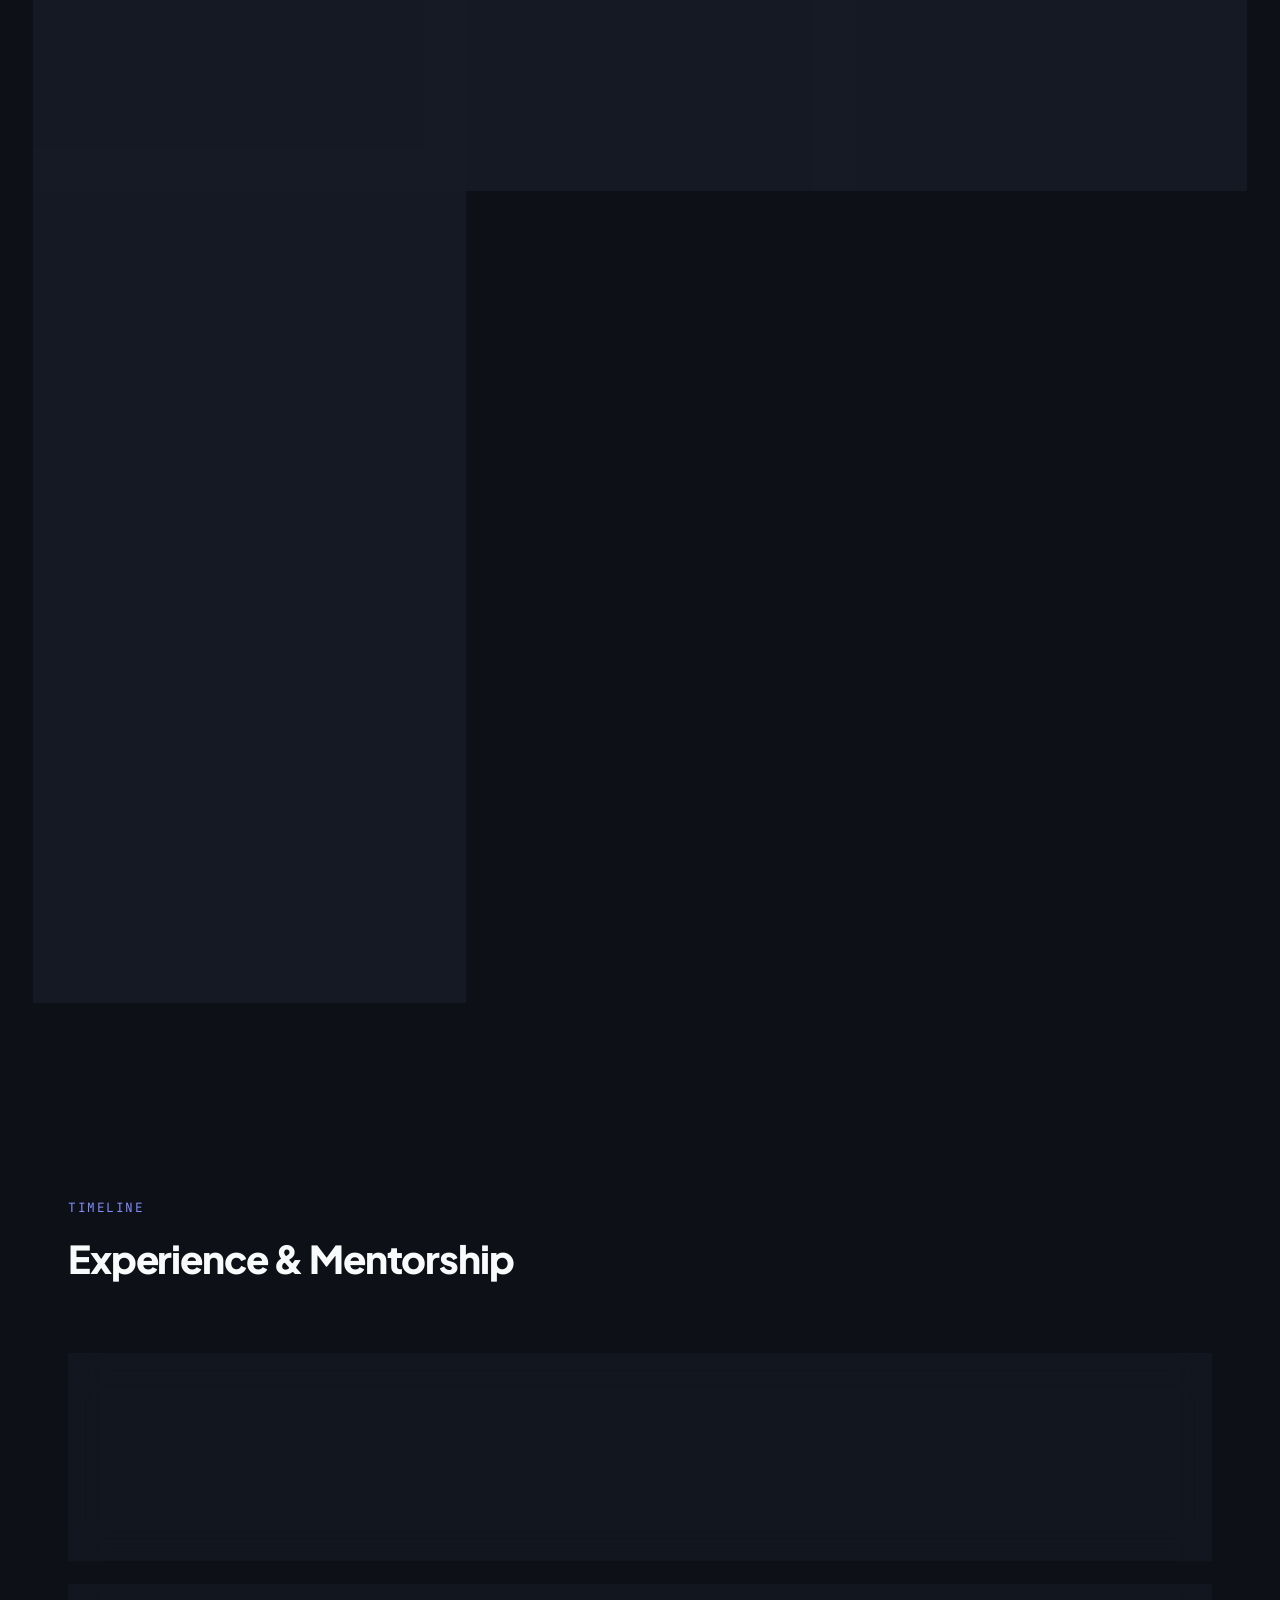
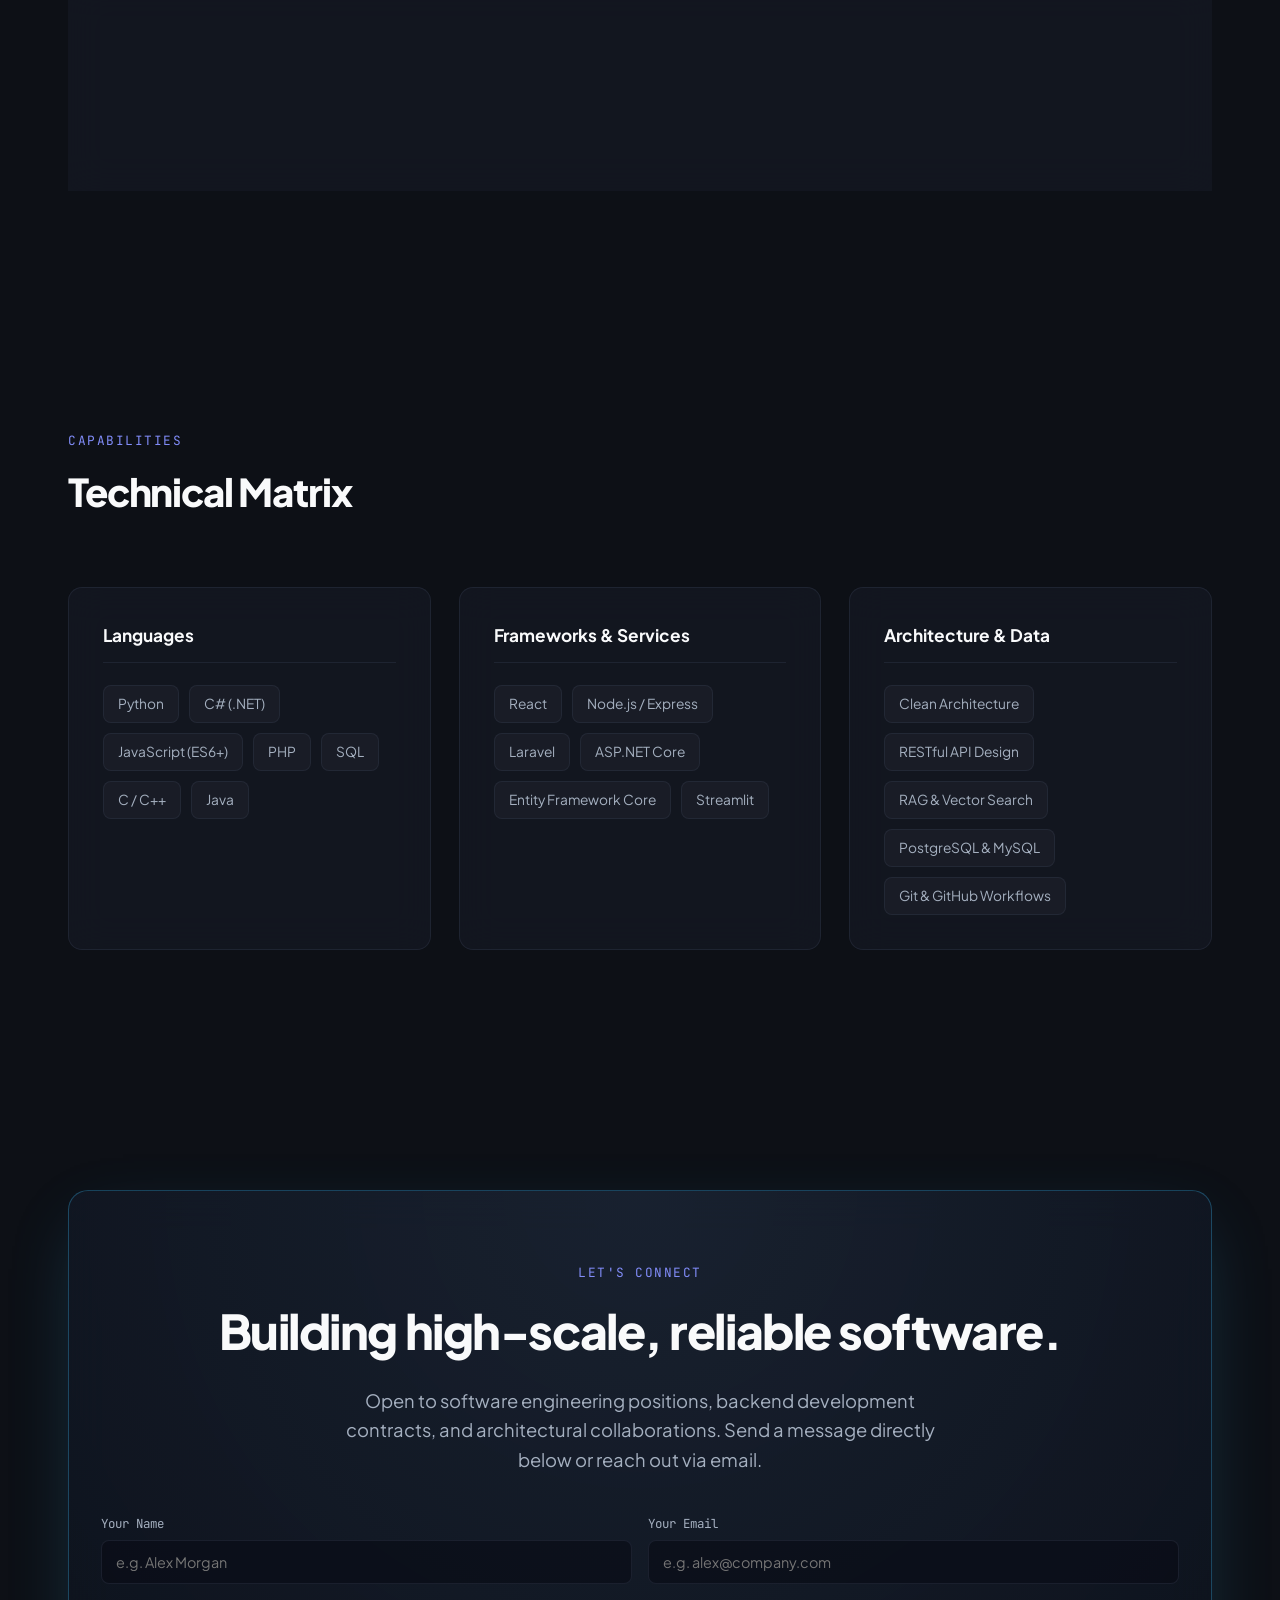
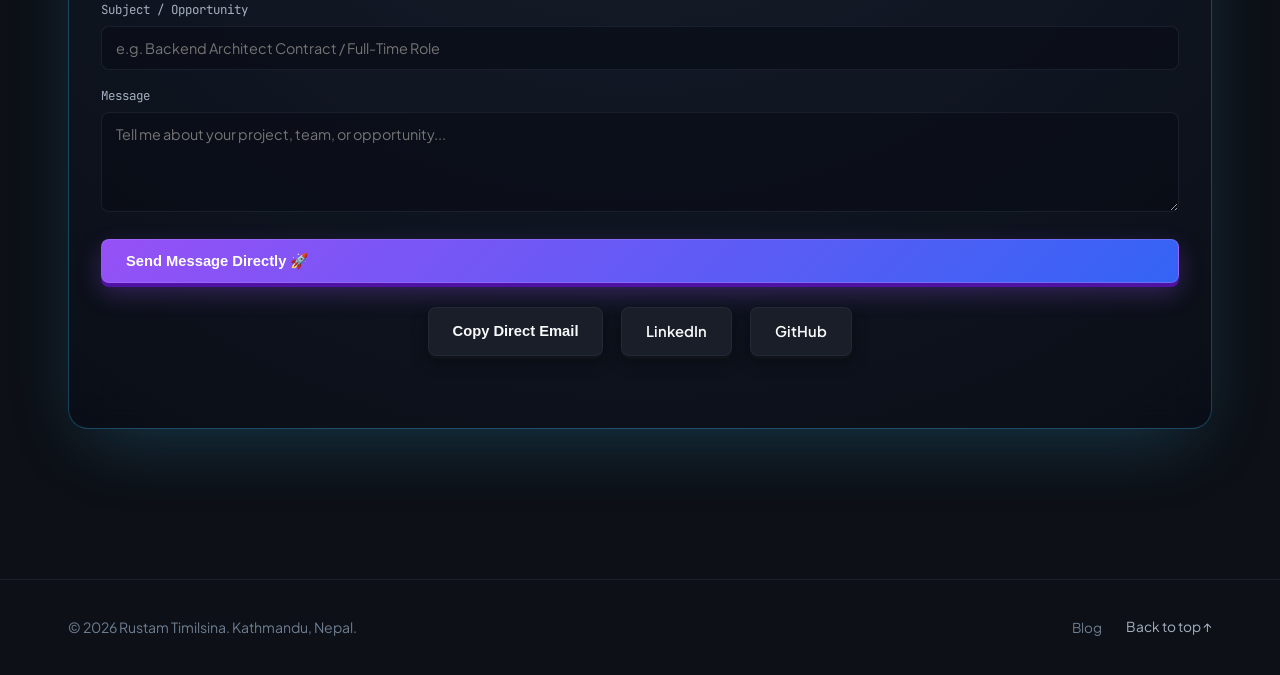
==== commit 94338583: "feat(hero): add interactive systems engineer avatar rig with pointer eye-tracking physics" ====
--- a/index.html
+++ b/index.html
@@ -95,7 +95,10 @@
     <!-- Hero Section -->
     <section id="hero" class="section hero-section">
       <div class="container hero-layout">
-        <!-- Tactile Developer Role & Availability -->
+        <!-- Two Column Hero Stage: Details on Left, Interactive Rig on Right (Nesil Noble Craft) -->
+        <div class="hero-stage-grid">
+          <div class="hero-content-col">
+            <!-- Tactile Developer Role & Availability -->
         <div class="hero-top-bar">
           <div class="hero-tag tactile-pill">
             <span class="pulse-indicator"></span>
@@ -133,6 +136,106 @@
             <svg width="15" height="15" viewBox="0 0 24 24" fill="none" stroke="currentColor" stroke-width="2"><path d="M21 15v4a2 2 0 0 1-2 2H5a2 2 0 0 1-2-2v-4"></path><polyline points="7 10 12 15 17 10"></polyline><line x1="12" y1="15" x2="12" y2="3"></line></svg>
             Download CV
           </a>
+        </div>
+          </div>
+
+          <!-- Interactive Systems Engineer Rig Column -->
+          <div class="hero-rig-col">
+            <div class="hero-rig-wrap" id="heroRig" onclick="triggerRigGreeting()" title="Click to interact with Rustam's rig">
+              <!-- Floating Thoughts/Chips (Nesil Noble Style) -->
+              <div class="hero-thought thought-1">⚡ SSE Streaming</div>
+              <div class="hero-thought thought-2">🔒 0% Leakage RAG</div>
+              <div class="hero-thought thought-3">⚙️ .NET Core</div>
+
+              <!-- Rig SVG with Mouse-Tracking Pupils -->
+              <svg class="hero-rig-svg" viewBox="0 0 340 320" fill="none" xmlns="http://www.w3.org/2000/svg">
+                <!-- Ambient Glow -->
+                <circle cx="170" cy="160" r="130" fill="url(#avatar-glow)" opacity="0.25" />
+                <defs>
+                  <radialGradient id="avatar-glow" cx="50%" cy="50%" r="50%">
+                    <stop offset="0%" stop-color="#38bdf8" />
+                    <stop offset="100%" stop-color="#38bdf8" stop-opacity="0" />
+                  </radialGradient>
+                </defs>
+
+                <!-- Dual Terminal Displays Backdrop -->
+                <rect x="25" y="70" width="80" height="110" rx="6" fill="#0d1527" stroke="rgba(56,189,248,0.25)" stroke-width="1.5" />
+                <line x1="35" y1="88" x2="85" y2="88" stroke="#38bdf8" stroke-width="2" opacity="0.7" />
+                <line x1="35" y1="100" x2="70" y2="100" stroke="rgba(255,255,255,0.3)" stroke-width="1.5" />
+                <line x1="35" y1="112" x2="90" y2="112" stroke="rgba(255,255,255,0.3)" stroke-width="1.5" />
+                <line x1="35" y1="124" x2="60" y2="124" stroke="#a855f7" stroke-width="1.5" opacity="0.8" />
+                <line x1="35" y1="136" x2="80" y2="136" stroke="rgba(255,255,255,0.3)" stroke-width="1.5" />
+
+                <rect x="235" y="70" width="80" height="110" rx="6" fill="#0d1527" stroke="rgba(168,85,247,0.25)" stroke-width="1.5" />
+                <line x1="245" y1="88" x2="295" y2="88" stroke="#a855f7" stroke-width="2" opacity="0.7" />
+                <line x1="245" y1="100" x2="280" y2="100" stroke="rgba(255,255,255,0.3)" stroke-width="1.5" />
+                <line x1="245" y1="112" x2="300" y2="112" stroke="rgba(255,255,255,0.3)" stroke-width="1.5" />
+                <line x1="245" y1="124" x2="270" y2="124" stroke="#38bdf8" stroke-width="1.5" opacity="0.8" />
+                <line x1="245" y1="136" x2="290" y2="136" stroke="rgba(255,255,255,0.3)" stroke-width="1.5" />
+
+                <!-- Waving Arm (Behind Body) -->
+                <g id="heroArm" class="hero-waving-arm">
+                  <path d="M85 240 Q45 200 52 145" fill="none" stroke="#111827" stroke-width="26" stroke-linecap="round" />
+                  <g id="heroHand" transform="translate(42, 120)">
+                    <ellipse cx="12" cy="16" rx="11" ry="13" fill="#cbd5e1" stroke="#0f172a" stroke-width="2" />
+                    <path d="M3 20 Q-4 15 1 9 Q6 8 8 14 Z" fill="#cbd5e1" stroke="#0f172a" stroke-width="1.5" />
+                    <rect x="5" y="0" width="4.5" height="14" rx="2.2" fill="#cbd5e1" stroke="#0f172a" stroke-width="1.5" />
+                    <rect x="11" y="-2" width="4.5" height="16" rx="2.2" fill="#cbd5e1" stroke="#0f172a" stroke-width="1.5" />
+                    <rect x="17" y="1" width="4.5" height="13" rx="2.2" fill="#cbd5e1" stroke="#0f172a" stroke-width="1.5" />
+                  </g>
+                </g>
+
+                <!-- Body / Developer Hoodie -->
+                <path d="M70 320 C75 255 120 225 170 225 C220 225 265 255 270 320 Z" fill="#111827" stroke="#1e293b" stroke-width="2" />
+                <line x1="170" y1="230" x2="170" y2="300" stroke="#38bdf8" stroke-width="2" stroke-dasharray="4 3" opacity="0.7" />
+
+                <!-- Neck -->
+                <rect x="154" y="195" width="32" height="36" rx="4" fill="#cbd5e1" stroke="#0f172a" stroke-width="2" />
+
+                <!-- Developer Headphones -->
+                <path d="M112 155 C112 95 228 95 228 155" fill="none" stroke="#38bdf8" stroke-width="5" stroke-linecap="round" opacity="0.8" />
+                <rect x="108" y="142" width="12" height="28" rx="5" fill="#0284c7" stroke="#38bdf8" stroke-width="1.5" />
+                <rect x="220" y="142" width="12" height="28" rx="5" fill="#0284c7" stroke="#38bdf8" stroke-width="1.5" />
+
+                <!-- Ears -->
+                <ellipse cx="120" cy="155" rx="7" ry="11" fill="#cbd5e1" stroke="#0f172a" stroke-width="2" />
+                <ellipse cx="220" cy="155" rx="7" ry="11" fill="#cbd5e1" stroke="#0f172a" stroke-width="2" />
+
+                <!-- Head -->
+                <rect x="122" y="112" width="96" height="92" rx="26" fill="#cbd5e1" stroke="#0f172a" stroke-width="2.5" />
+
+                <!-- Hair / Cap -->
+                <path d="M122 135 C122 105 138 98 170 98 C202 98 218 105 218 135 C205 125 190 128 170 122 C150 128 135 125 122 135 Z" fill="#0f172a" />
+
+                <!-- Glasses Frame -->
+                <rect x="133" y="136" width="30" height="26" rx="6" fill="rgba(56,189,248,0.12)" stroke="#0f172a" stroke-width="2.5" />
+                <rect x="177" y="136" width="30" height="26" rx="6" fill="rgba(56,189,248,0.12)" stroke="#0f172a" stroke-width="2.5" />
+                <line x1="163" y1="147" x2="177" y2="147" stroke="#0f172a" stroke-width="2.5" />
+
+                <!-- Sclera (Eye Whites) -->
+                <ellipse class="hero-eye-white" cx="148" cy="149" rx="10" ry="10" fill="#ffffff" />
+                <ellipse class="hero-eye-white" cx="192" cy="149" rx="10" ry="10" fill="#ffffff" />
+
+                <!-- Pupils (Mathematically Track Visitor Pointer) -->
+                <g id="pupilLeft" class="hero-pupil">
+                  <circle cx="148" cy="149" r="4.8" fill="#020617" />
+                  <circle cx="146.5" cy="147.5" r="1.5" fill="#ffffff" />
+                </g>
+                <g id="pupilRight" class="hero-pupil">
+                  <circle cx="192" cy="149" r="4.8" fill="#020617" />
+                  <circle cx="190.5" cy="147.5" r="1.5" fill="#ffffff" />
+                </g>
+
+                <!-- Smile -->
+                <path d="M160 182 Q170 190 180 182" fill="none" stroke="#0f172a" stroke-width="2" stroke-linecap="round" />
+              </svg>
+
+              <div class="hero-rig-label">
+                <span class="rig-status-dot"></span>
+                <span>Pointer-Tracking Eye Physics Active</span>
+              </div>
+            </div>
+          </div>
         </div>
 
         <!-- Interactive Recruiter Terminal Sandbox & AI Agent -->
--- a/styles.css
+++ b/styles.css
@@ -2481,3 +2481,149 @@
 .lenis.lenis-scrolling iframe {
   pointer-events: none;
 }
+
+
+/* ==========================================================================
+   INTERACTIVE SYSTEMS RIG & EYE-TRACKING PHYSICS (Nesil Noble Craft)
+   ========================================================================== */
+.hero-stage-grid {
+  display: grid;
+  grid-template-columns: 1fr;
+  gap: 2rem;
+  align-items: center;
+  margin-bottom: 2rem;
+}
+
+@media (min-width: 980px) {
+  .hero-stage-grid {
+    grid-template-columns: 1.18fr 0.82fr;
+    gap: 2.5rem;
+  }
+}
+
+.hero-rig-col {
+  display: flex;
+  justify-content: center;
+  align-items: center;
+}
+
+.hero-rig-wrap {
+  position: relative;
+  width: 100%;
+  max-width: 340px;
+  height: 320px;
+  user-select: none;
+  cursor: pointer;
+}
+
+.hero-rig-svg {
+  width: 100%;
+  height: 100%;
+  overflow: visible;
+  filter: drop-shadow(0 14px 28px rgba(0, 0, 0, 0.45));
+  transition: transform 0.25s ease;
+}
+
+.hero-rig-wrap:hover .hero-rig-svg {
+  transform: translateY(-3px) scale(1.02);
+}
+
+.hero-pupil {
+  transition: transform 0.08s ease-out;
+  will-change: transform;
+}
+
+.hero-waving-arm {
+  transform-origin: 85px 240px;
+  animation: arm-idle 4s ease-in-out infinite;
+}
+
+@keyframes arm-idle {
+  0%, 100% { transform: rotate(0deg); }
+  50% { transform: rotate(-7deg); }
+}
+
+.hero-rig-wrap:hover .hero-waving-arm {
+  animation: arm-wave 0.5s ease-in-out infinite;
+}
+
+@keyframes arm-wave {
+  0%, 100% { transform: rotate(-5deg); }
+  50% { transform: rotate(18deg); }
+}
+
+/* Floating Concept Chips */
+.hero-thought {
+  position: absolute;
+  padding: 5px 12px;
+  background: rgba(13, 21, 39, 0.9);
+  border: 1px solid rgba(56, 189, 248, 0.35);
+  border-radius: 999px;
+  font-family: var(--font-mono);
+  font-size: 0.72rem;
+  color: #e2e8f0;
+  backdrop-filter: blur(8px);
+  box-shadow: 0 4px 14px rgba(0, 0, 0, 0.35);
+  pointer-events: none;
+  z-index: 5;
+}
+
+.thought-1 {
+  top: 18px;
+  left: 0;
+  border-color: rgba(56, 189, 248, 0.4);
+  color: #38bdf8;
+  animation: float-chip-1 4.5s infinite ease-in-out alternate;
+}
+
+.thought-2 {
+  top: 10px;
+  right: 10px;
+  border-color: rgba(168, 85, 247, 0.4);
+  color: #c084fc;
+  animation: float-chip-2 5s infinite ease-in-out alternate;
+}
+
+.thought-3 {
+  bottom: 28px;
+  left: -10px;
+  border-color: rgba(34, 197, 94, 0.4);
+  color: #4ade80;
+  animation: float-chip-3 4s infinite ease-in-out alternate;
+}
+
+@keyframes float-chip-1 {
+  0% { transform: translateY(0px) rotate(-2deg); }
+  100% { transform: translateY(-8px) rotate(2deg); }
+}
+
+@keyframes float-chip-2 {
+  0% { transform: translateY(0px) rotate(1deg); }
+  100% { transform: translateY(-10px) rotate(-2deg); }
+}
+
+@keyframes float-chip-3 {
+  0% { transform: translateY(0px) rotate(-1deg); }
+  100% { transform: translateY(-6px) rotate(2deg); }
+}
+
+.hero-rig-label {
+  display: flex;
+  align-items: center;
+  justify-content: center;
+  gap: 6px;
+  margin-top: 8px;
+  font-family: var(--font-mono);
+  font-size: 0.68rem;
+  color: var(--text-dim);
+  letter-spacing: 0.02em;
+}
+
+.rig-status-dot {
+  width: 5px;
+  height: 5px;
+  border-radius: 50%;
+  background: var(--cyan);
+  box-shadow: 0 0 6px var(--cyan);
+  animation: pulse-dot 2s infinite ease-in-out;
+}
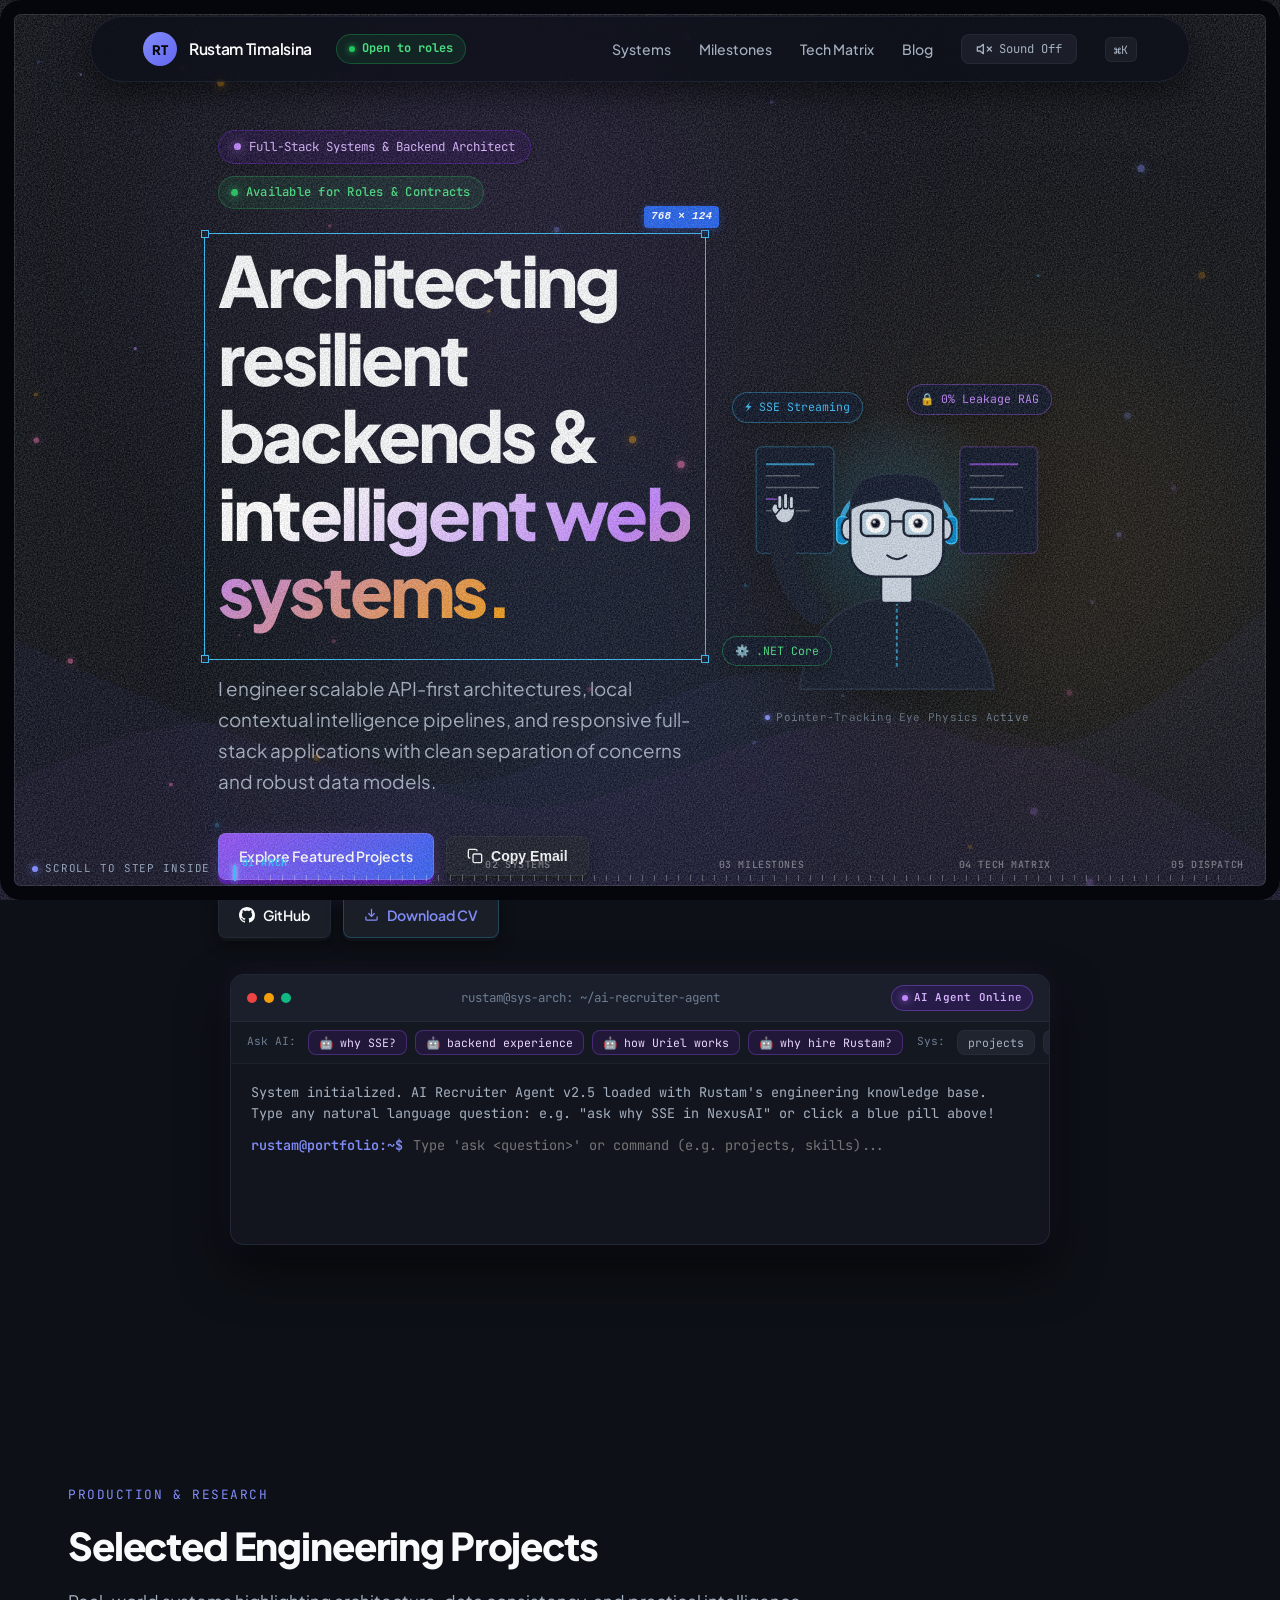
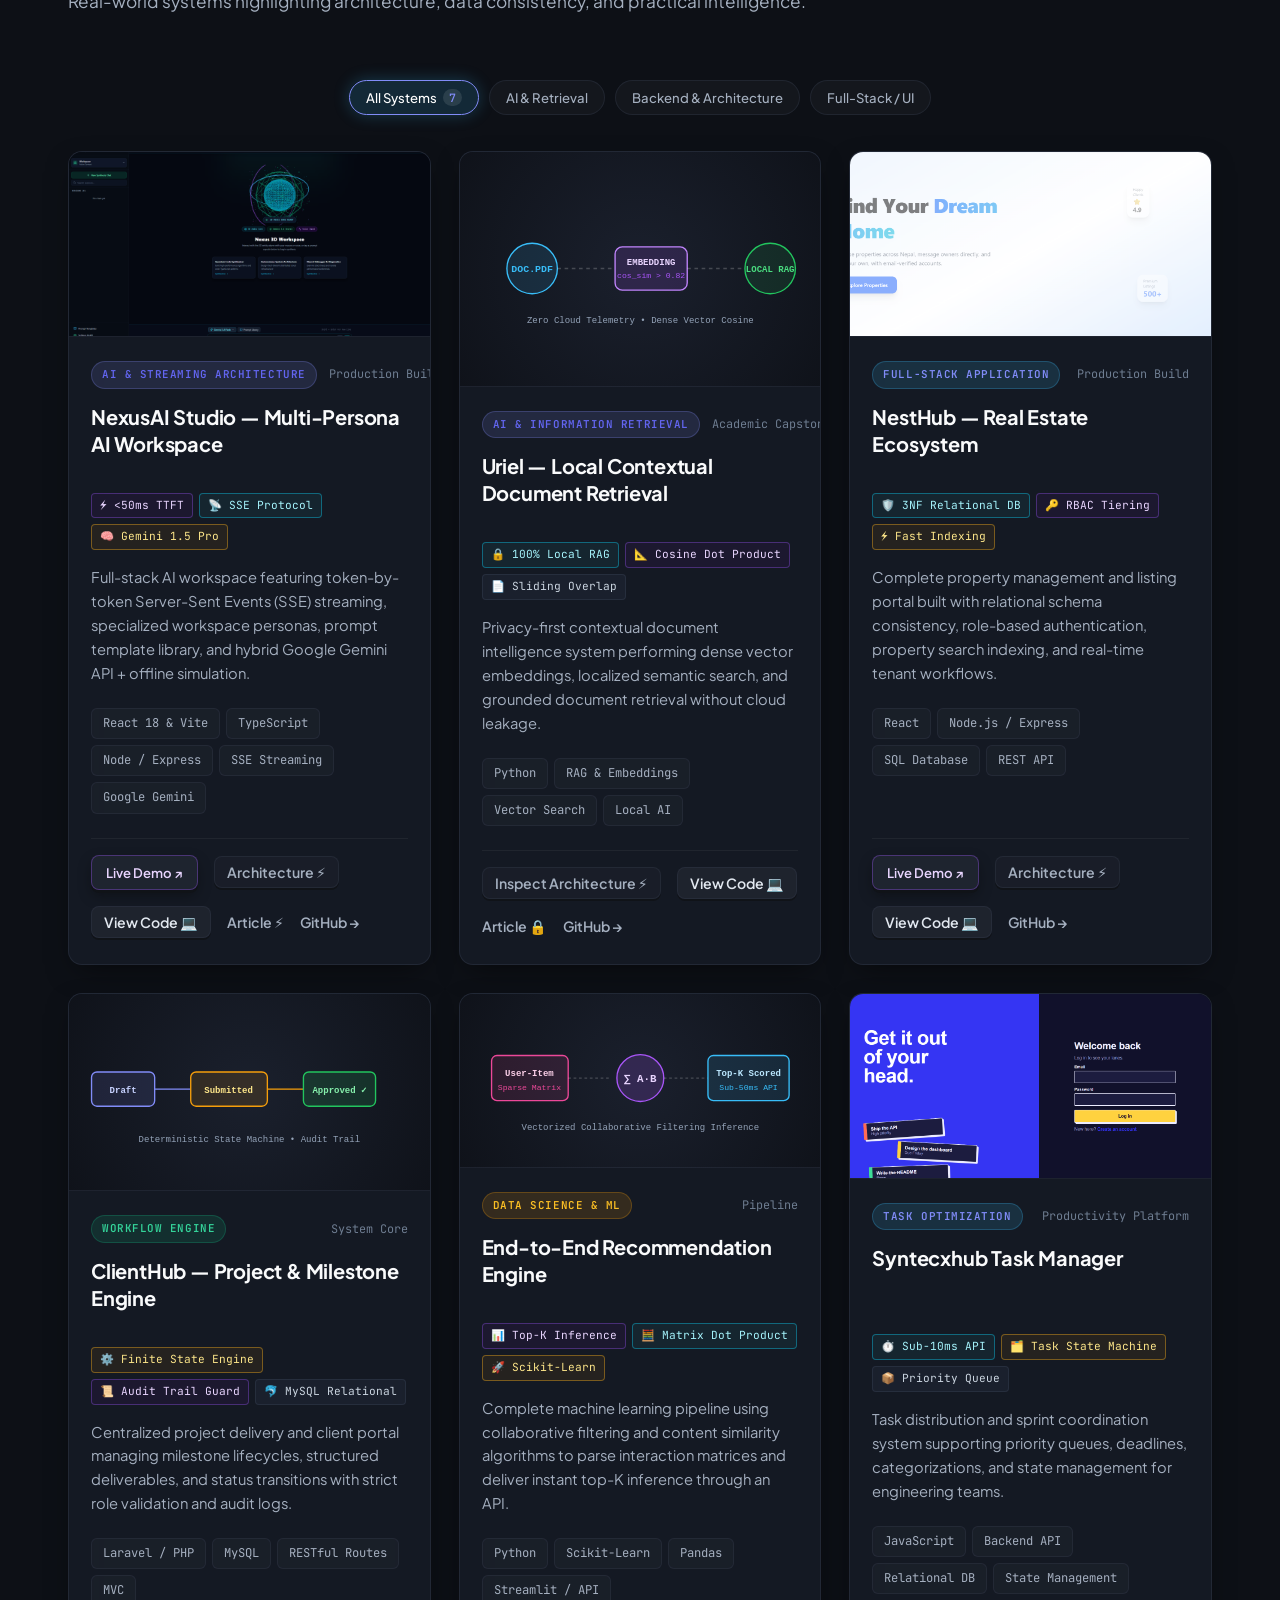
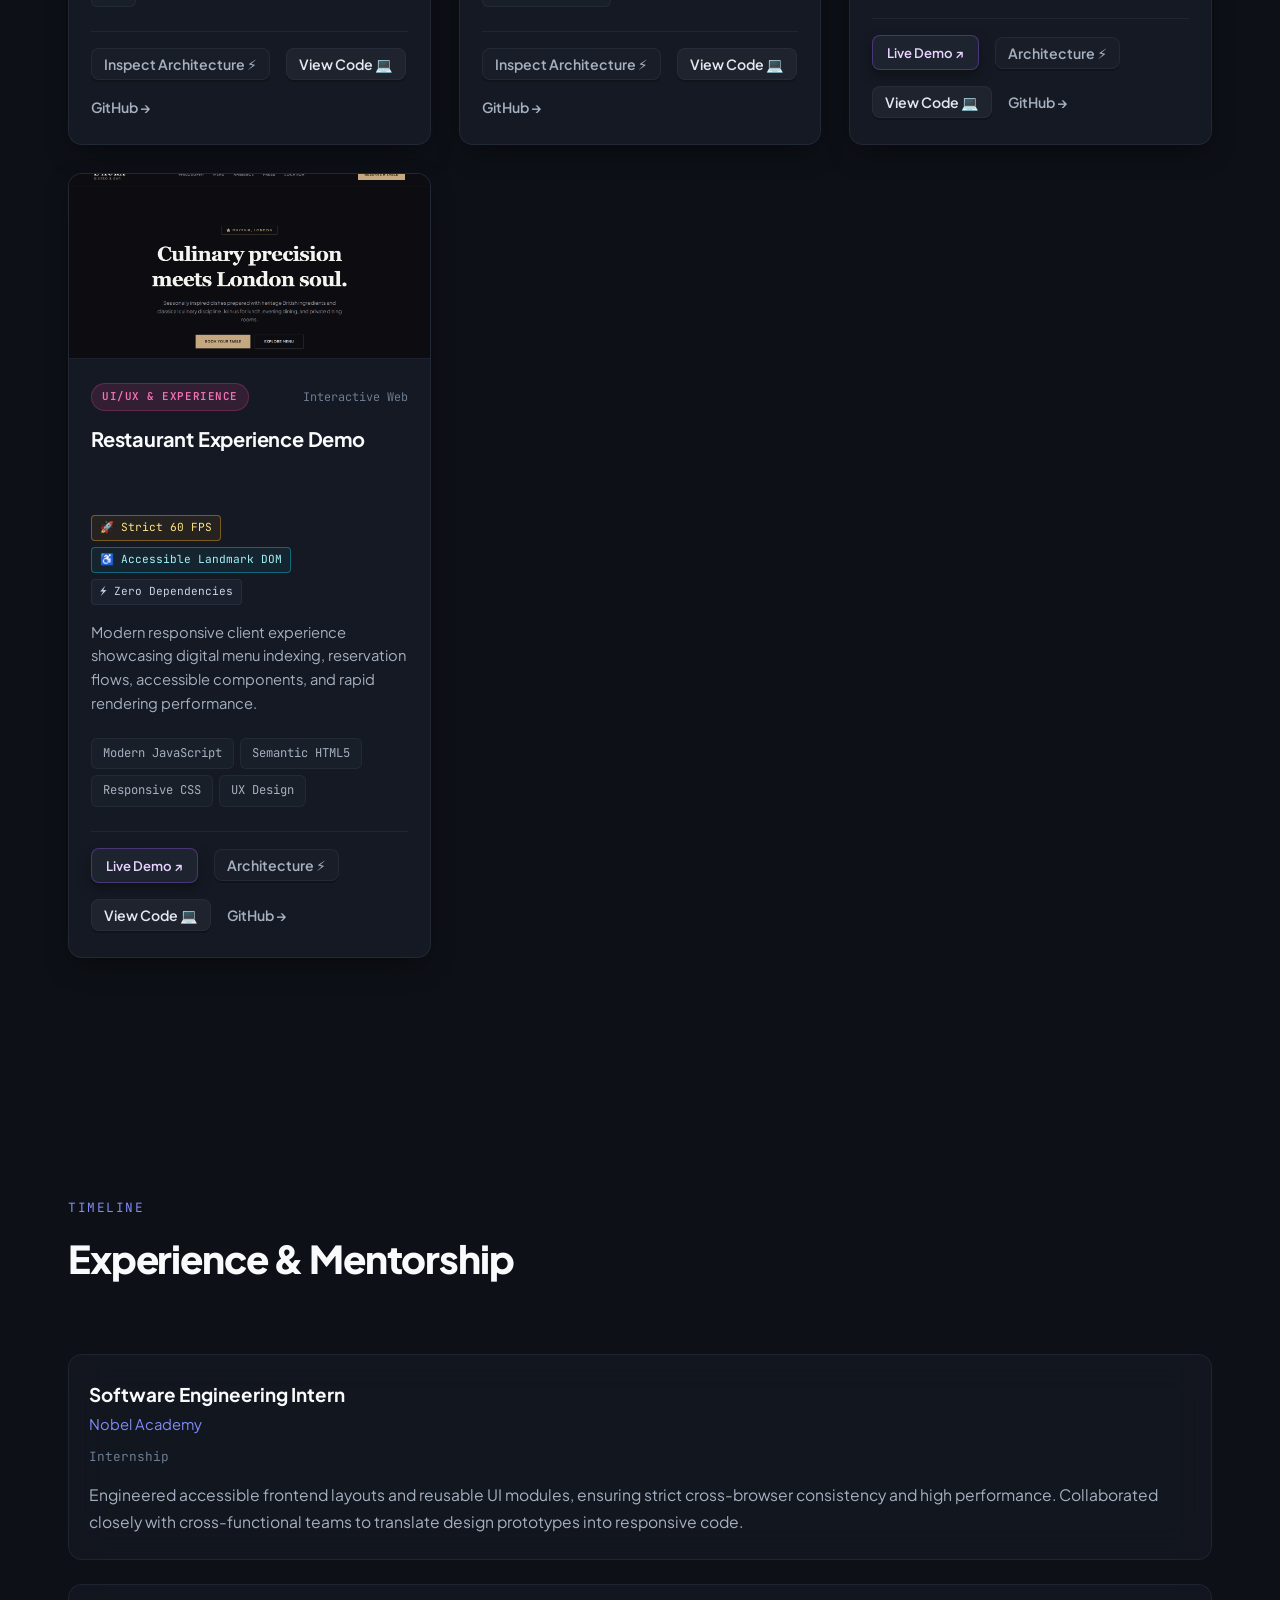
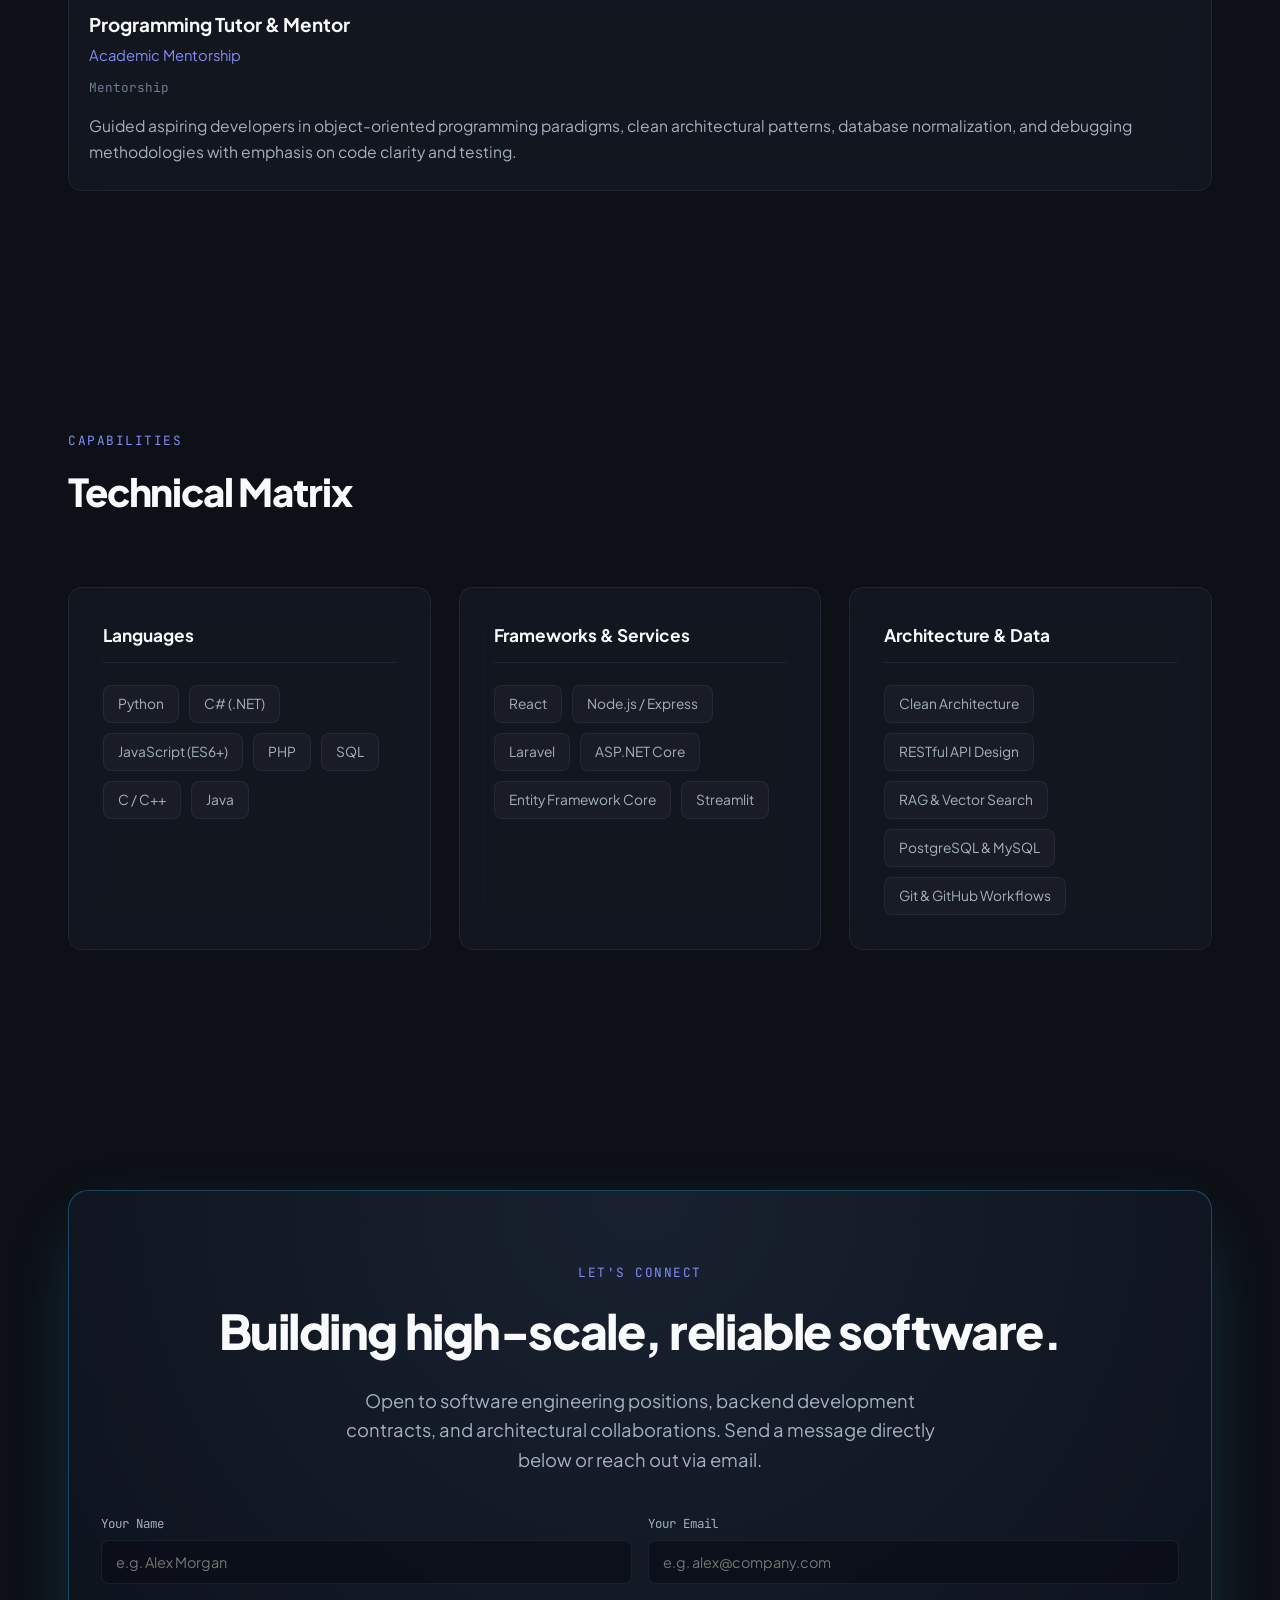
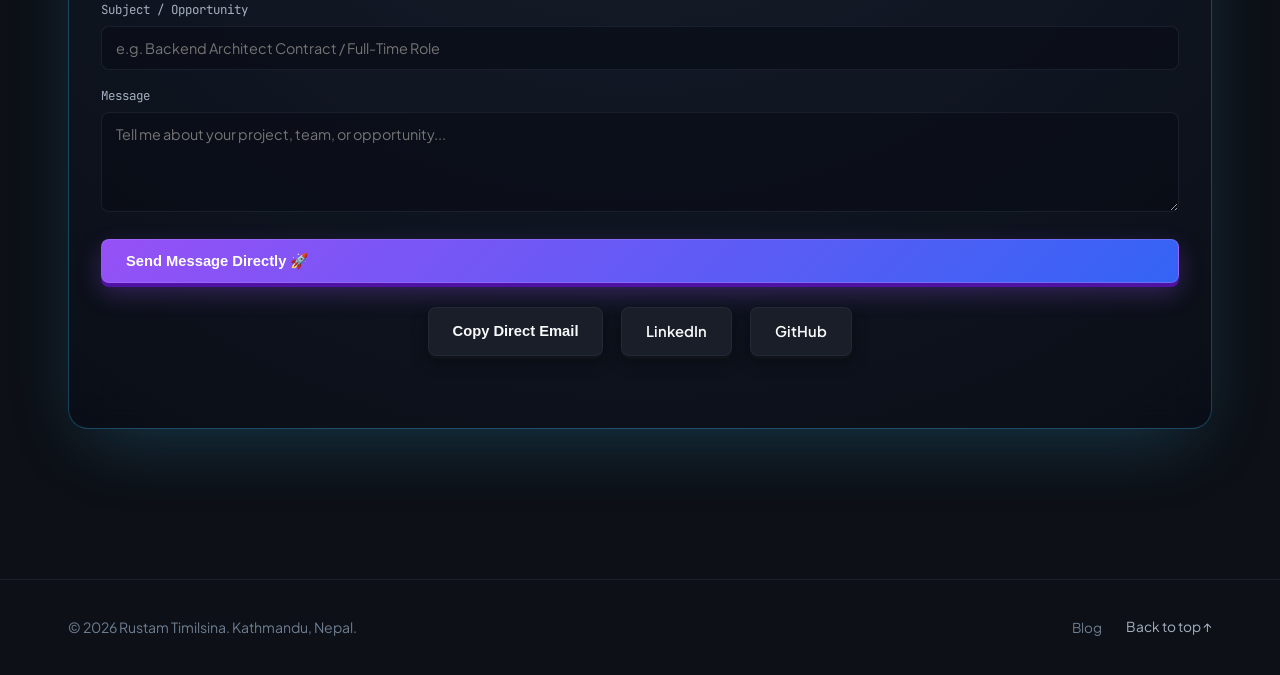
==== commit 60a06ba5: "feat(ruler): add Nesil Noble-style journey ruler scrubber and avatar neural core activation on scrol" ====
--- a/index.html
+++ b/index.html
@@ -204,8 +204,18 @@
                 <!-- Head -->
                 <rect x="122" y="112" width="96" height="92" rx="26" fill="#cbd5e1" stroke="#0f172a" stroke-width="2.5" />
 
-                <!-- Hair / Cap -->
-                <path d="M122 135 C122 105 138 98 170 98 C202 98 218 105 218 135 C205 125 190 128 170 122 C150 128 135 125 122 135 Z" fill="#0f172a" />
+                <!-- Glowing Neural Core (Revealed when cap lifts on scroll) -->
+                <g id="rigCore" class="rig-neural-core" style="opacity: 0; transform-origin: 170px 125px;">
+                  <ellipse cx="170" cy="125" rx="38" ry="8" fill="rgba(56,189,248,0.25)" stroke="#38bdf8" stroke-width="1.5" />
+                  <ellipse cx="170" cy="125" rx="26" ry="5.5" fill="rgba(168,85,247,0.3)" stroke="#c084fc" stroke-width="1.2" />
+                  <ellipse cx="170" cy="125" rx="14" ry="3" fill="#38bdf8" />
+                  <line x1="170" y1="122" x2="170" y2="92" stroke="#38bdf8" stroke-width="2" stroke-dasharray="3 3" opacity="0.85" />
+                </g>
+
+                <!-- Animated Cap Lid that lifts on scroll (Nesil Noble Craft) -->
+                <g id="rigLid" class="rig-lid">
+                  <path d="M122 135 C122 105 138 98 170 98 C202 98 218 105 218 135 C205 125 190 128 170 122 C150 128 135 125 122 135 Z" fill="#0f172a" stroke="#1e293b" stroke-width="1.5" />
+                </g>
 
                 <!-- Glasses Frame -->
                 <rect x="133" y="136" width="30" height="26" rx="6" fill="rgba(56,189,248,0.12)" stroke="#0f172a" stroke-width="2.5" />
@@ -850,6 +860,28 @@
       </div>
     </section>
   </main>
+
+  
+  <!-- Nesil Noble-Style Bottom Film-Strip Scrubber & Journey Ruler -->
+  <aside class="site-ruler" id="siteRuler" aria-label="Journey Progress Ruler">
+    <div class="ruler-prompt" id="rulerPrompt">
+      <span class="ruler-prompt-dot"></span>
+      <span class="ruler-prompt-text">SCROLL TO STEP INSIDE</span>
+    </div>
+
+    <div class="ruler-track">
+      <div class="ruler-ticks" aria-hidden="true"></div>
+      <div class="ruler-head" id="rulerHead" aria-hidden="true"></div>
+
+      <div class="ruler-stops">
+        <a href="#hero" class="ruler-stop is-active" data-stop="hero" style="left: 3%;">01 ARCH</a>
+        <a href="#projects" class="ruler-stop" data-stop="projects" style="left: 28%;">02 SYSTEMS</a>
+        <a href="#experience" class="ruler-stop" data-stop="experience" style="left: 52%;">03 MILESTONES</a>
+        <a href="#skills" class="ruler-stop" data-stop="skills" style="left: 76%;">04 TECH MATRIX</a>
+        <a href="#contact" class="ruler-stop" data-stop="contact" style="left: 96%;">05 DISPATCH</a>
+      </div>
+    </div>
+  </aside>
 
   <footer class="footer">
     <div class="container footer-content">
--- a/styles.css
+++ b/styles.css
@@ -2627,3 +2627,134 @@
   box-shadow: 0 0 6px var(--cyan);
   animation: pulse-dot 2s infinite ease-in-out;
 }
+
+
+/* ==========================================================================
+   STEP 4: NESIL NOBLE-STYLE RULER SCRUBBER & AVATAR NEURAL CORE DIVE
+   ========================================================================== */
+
+/* Avatar Neural Core & Cap Animation on Scroll */
+.rig-lid {
+  transform-origin: 122px 130px;
+  transition: transform 0.4s cubic-bezier(0.16, 1, 0.3, 1);
+}
+
+.rig-lid.is-open {
+  transform: rotate(-38deg) translateY(-14px) translateX(-6px);
+}
+
+.rig-neural-core {
+  transition: opacity 0.35s ease, transform 0.35s ease;
+}
+
+.rig-neural-core.is-active {
+  opacity: 1 !important;
+  transform: scale(1.1);
+}
+
+/* Bottom Journey Ruler Scrubber */
+.site-ruler {
+  position: fixed;
+  left: clamp(14px, 2.5vw, 36px);
+  right: clamp(14px, 2.5vw, 36px);
+  bottom: clamp(8px, 1.2vw, 16px);
+  height: 32px;
+  display: flex;
+  align-items: center;
+  z-index: 92;
+  pointer-events: none;
+  font-family: var(--font-mono);
+}
+
+.ruler-prompt {
+  display: flex;
+  align-items: center;
+  gap: 7px;
+  margin-right: 1.5rem;
+  font-size: 0.68rem;
+  color: #94a3b8;
+  letter-spacing: 0.08em;
+  white-space: nowrap;
+  transition: opacity 0.3s ease, transform 0.3s ease;
+}
+
+.ruler-prompt.is-hidden {
+  opacity: 0;
+  transform: translateX(-10px);
+  pointer-events: none;
+}
+
+.ruler-prompt-dot {
+  width: 6px;
+  height: 6px;
+  border-radius: 50%;
+  background: var(--cyan);
+  box-shadow: 0 0 8px var(--cyan);
+  animation: pulse-dot 1.8s infinite ease-in-out;
+}
+
+.ruler-track {
+  position: relative;
+  flex: 1;
+  height: 24px;
+  display: flex;
+  align-items: flex-end;
+}
+
+.ruler-ticks {
+  position: absolute;
+  left: 0;
+  right: 0;
+  bottom: 0;
+  height: 6px;
+  background: repeating-linear-gradient(90deg, rgba(255, 255, 255, 0.28) 0 1px, transparent 1px 12px);
+  mask-image: linear-gradient(90deg, transparent 0%, black 4%, black 96%, transparent 100%);
+  -webkit-mask-image: linear-gradient(90deg, transparent 0%, black 4%, black 96%, transparent 100%);
+}
+
+.ruler-head {
+  position: absolute;
+  bottom: 0;
+  left: 0%;
+  width: 2px;
+  height: 16px;
+  background: #38bdf8;
+  box-shadow: 0 0 10px #38bdf8, 0 0 4px #fff;
+  pointer-events: none;
+  will-change: left;
+  transition: left 0.05s linear;
+  z-index: 2;
+}
+
+.ruler-stops {
+  position: absolute;
+  inset: 0;
+  pointer-events: auto;
+}
+
+.ruler-stop {
+  position: absolute;
+  bottom: 8px;
+  transform: translateX(-50%);
+  font-size: 0.62rem;
+  font-weight: 600;
+  letter-spacing: 0.06em;
+  color: rgba(255, 255, 255, 0.38);
+  text-decoration: none;
+  white-space: nowrap;
+  transition: color 0.2s ease, transform 0.2s ease;
+  cursor: pointer;
+}
+
+.ruler-stop:hover,
+.ruler-stop.is-active {
+  color: #38bdf8;
+  text-shadow: 0 0 8px rgba(56, 189, 248, 0.5);
+  transform: translateX(-50%) translateY(-2px);
+}
+
+@media (max-width: 768px) {
+  .site-ruler {
+    display: none;
+  }
+}
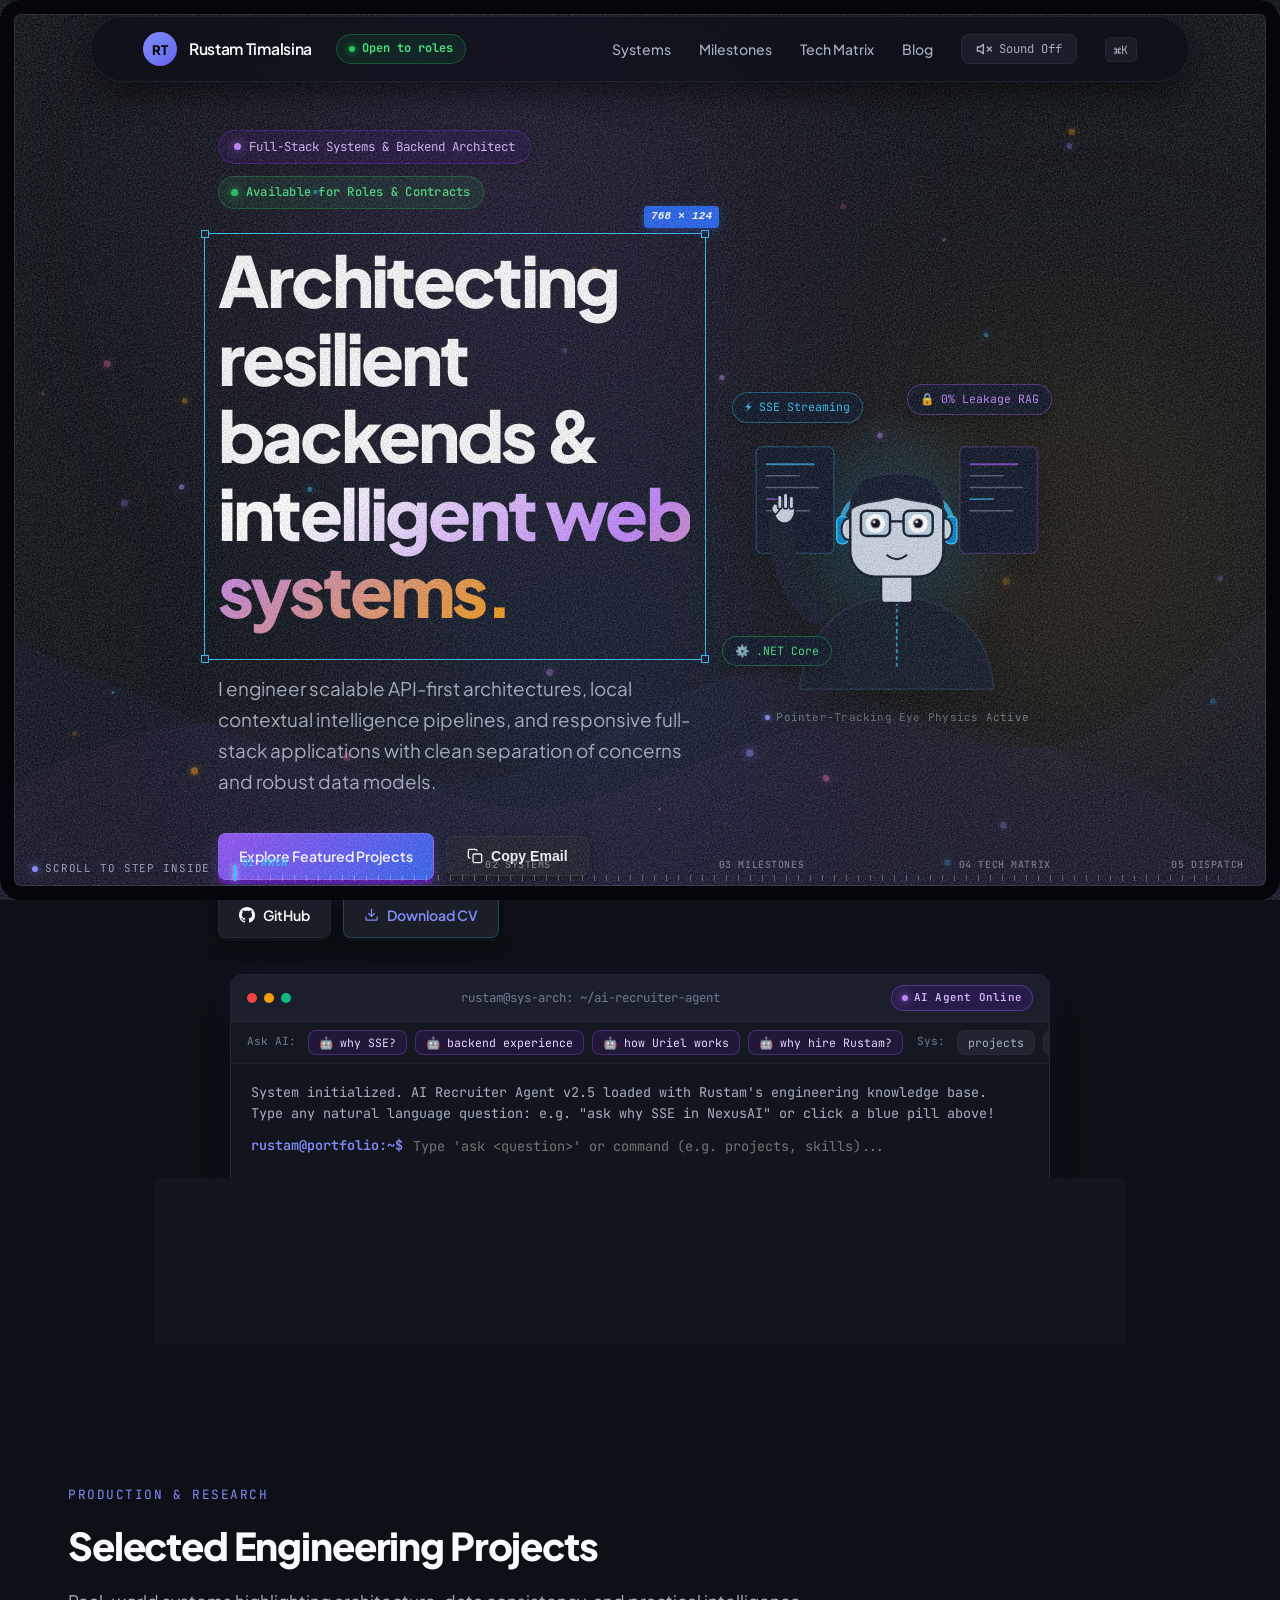
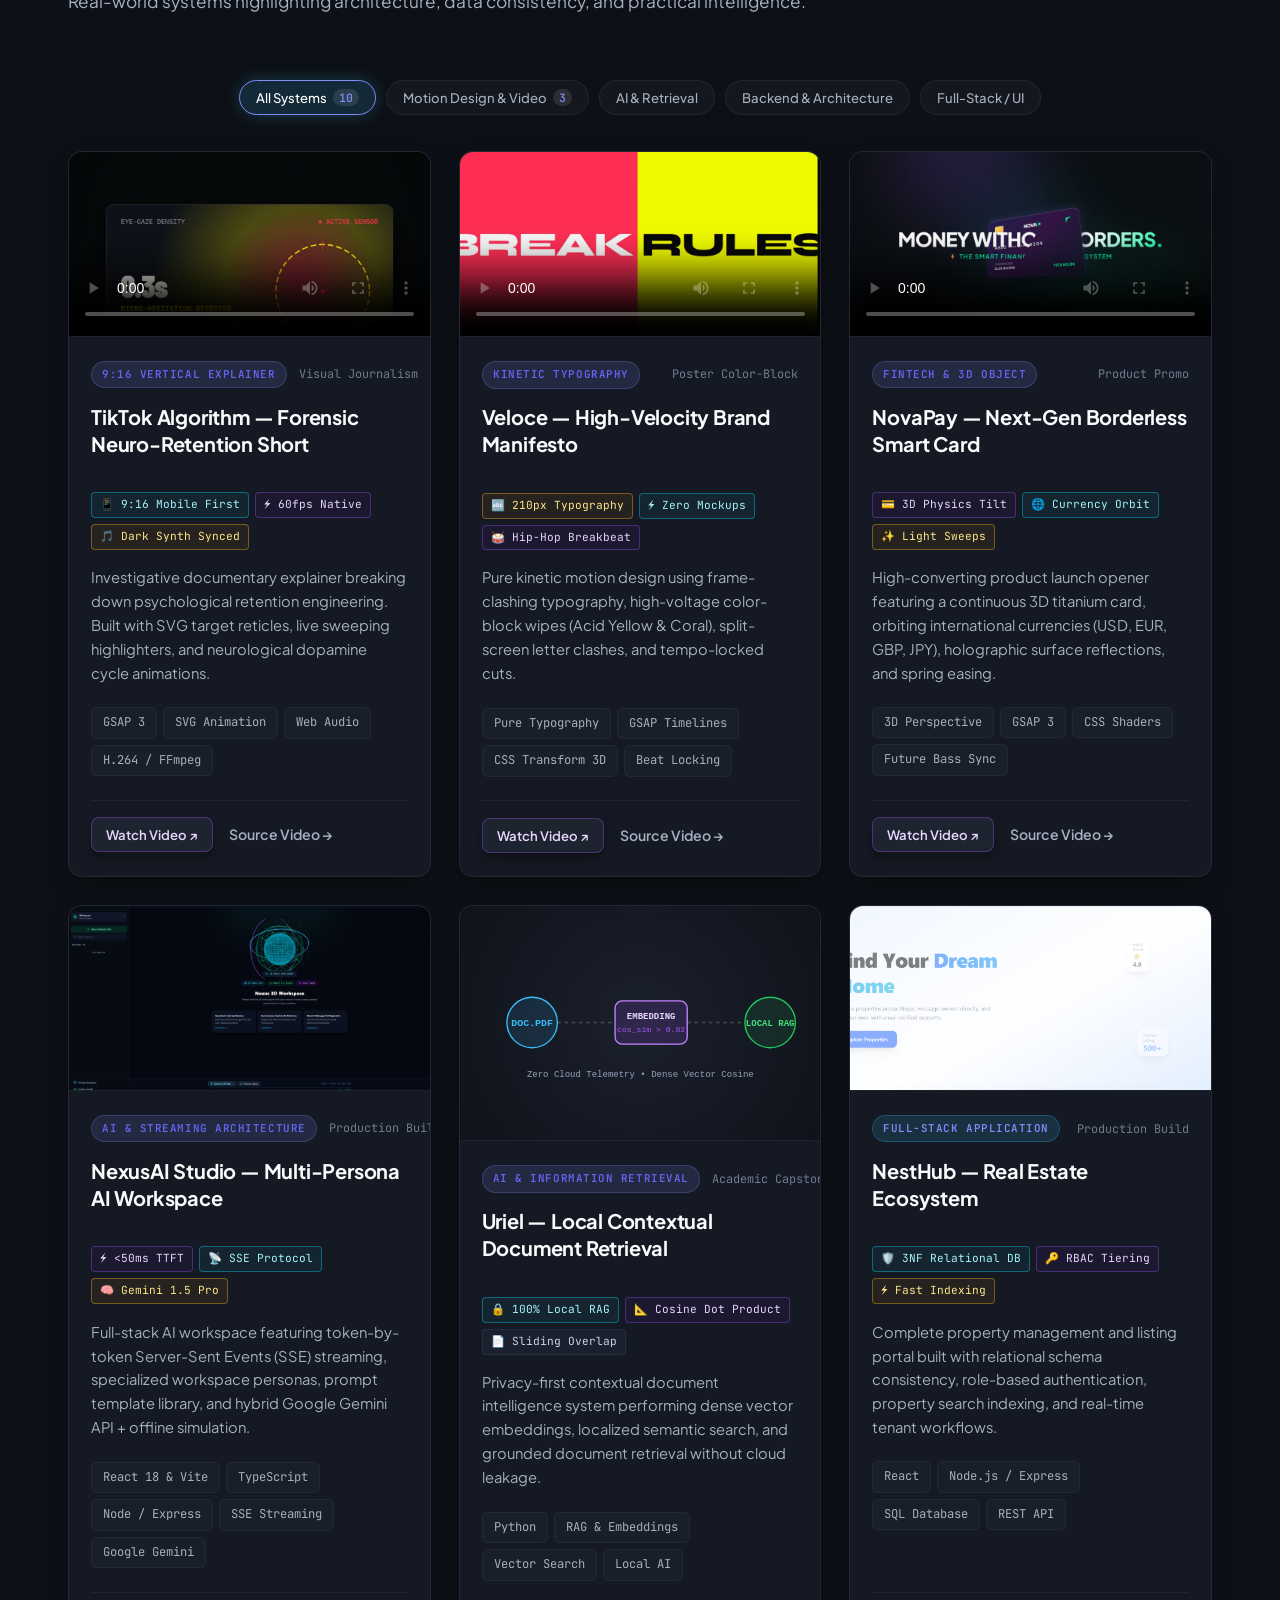
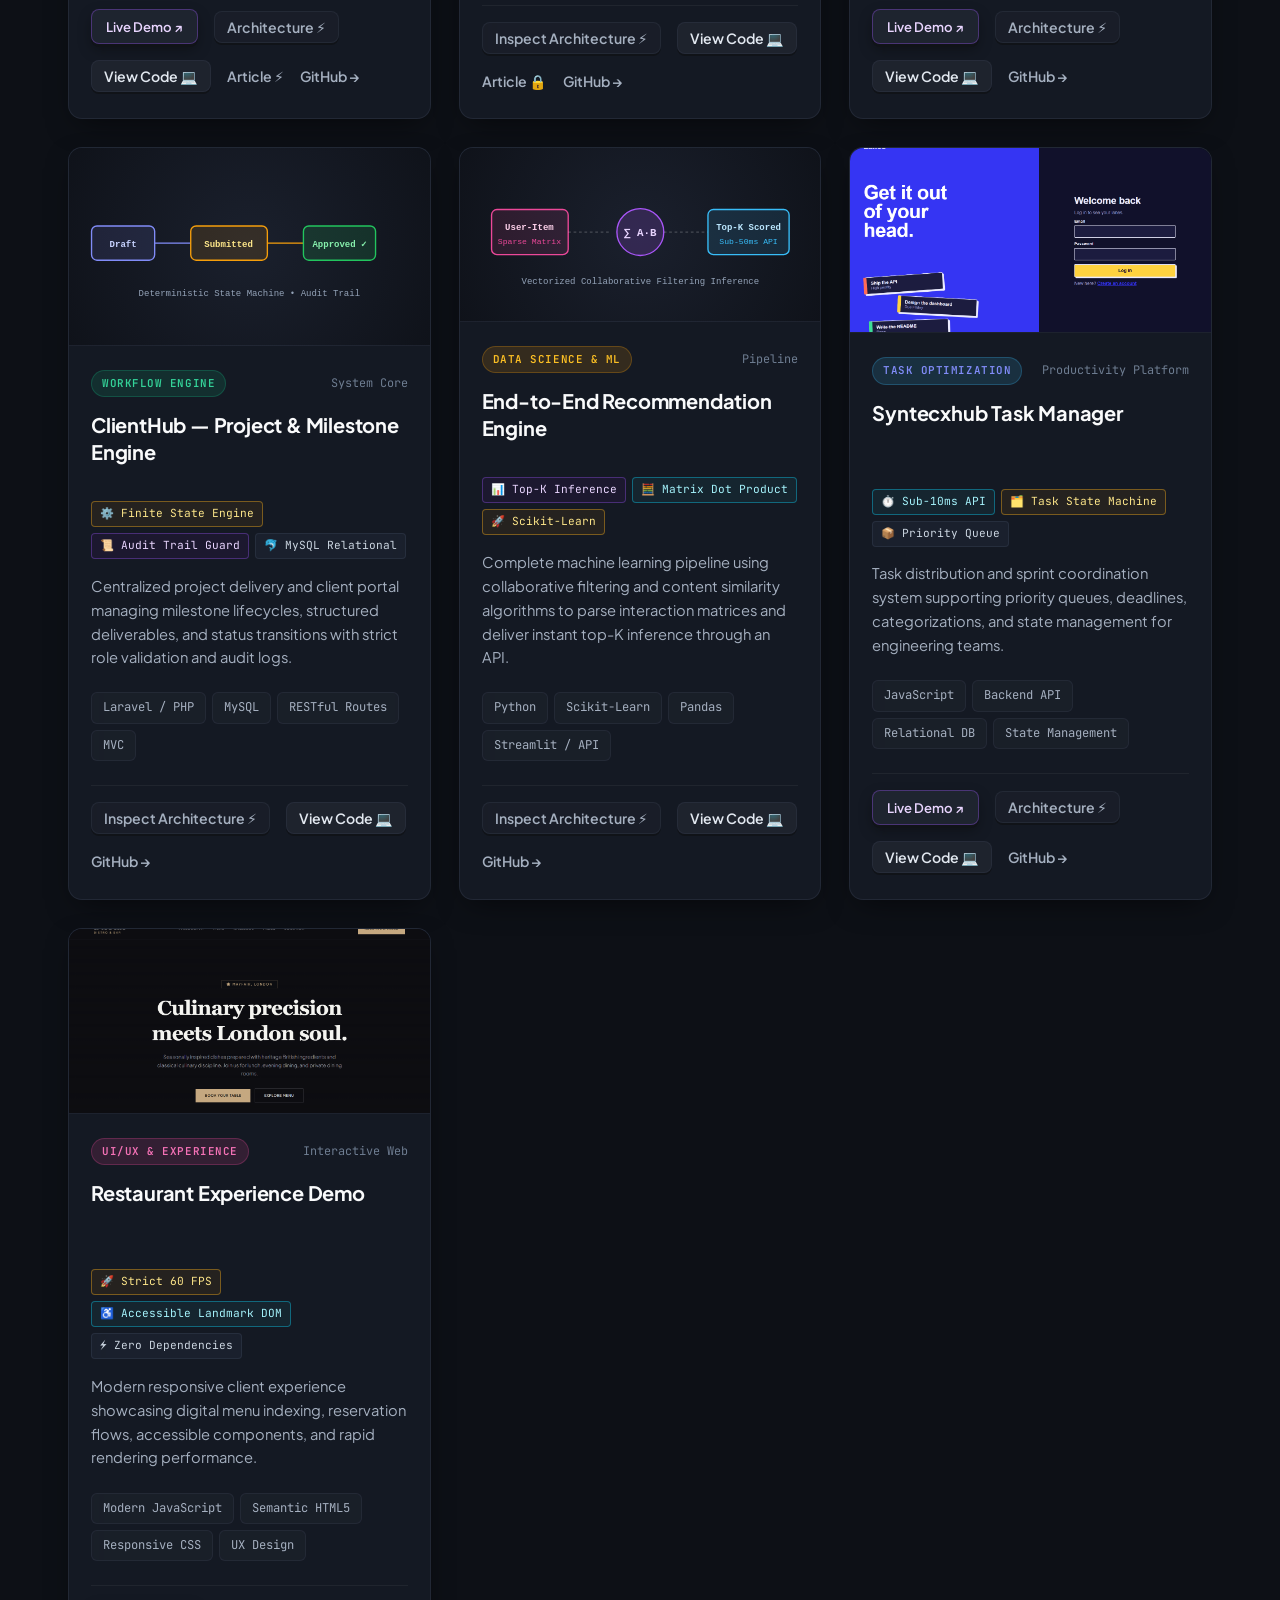
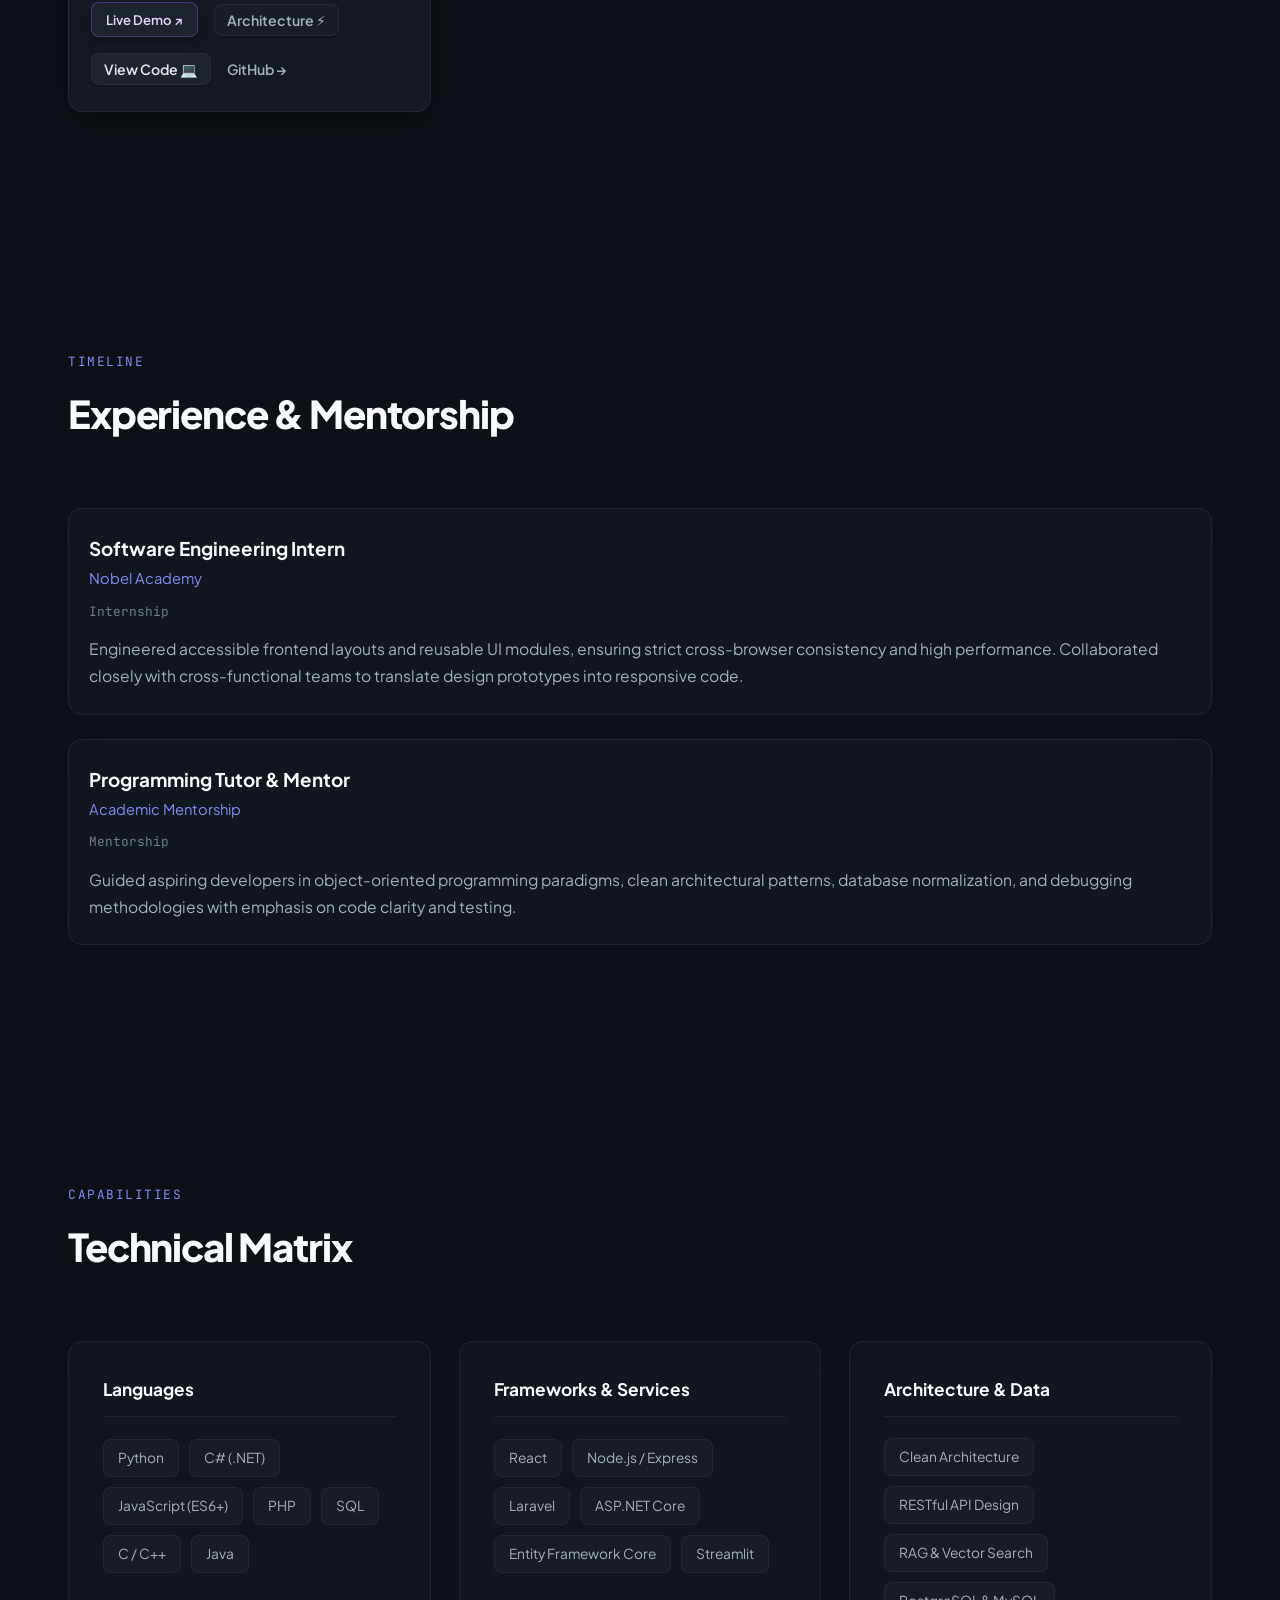
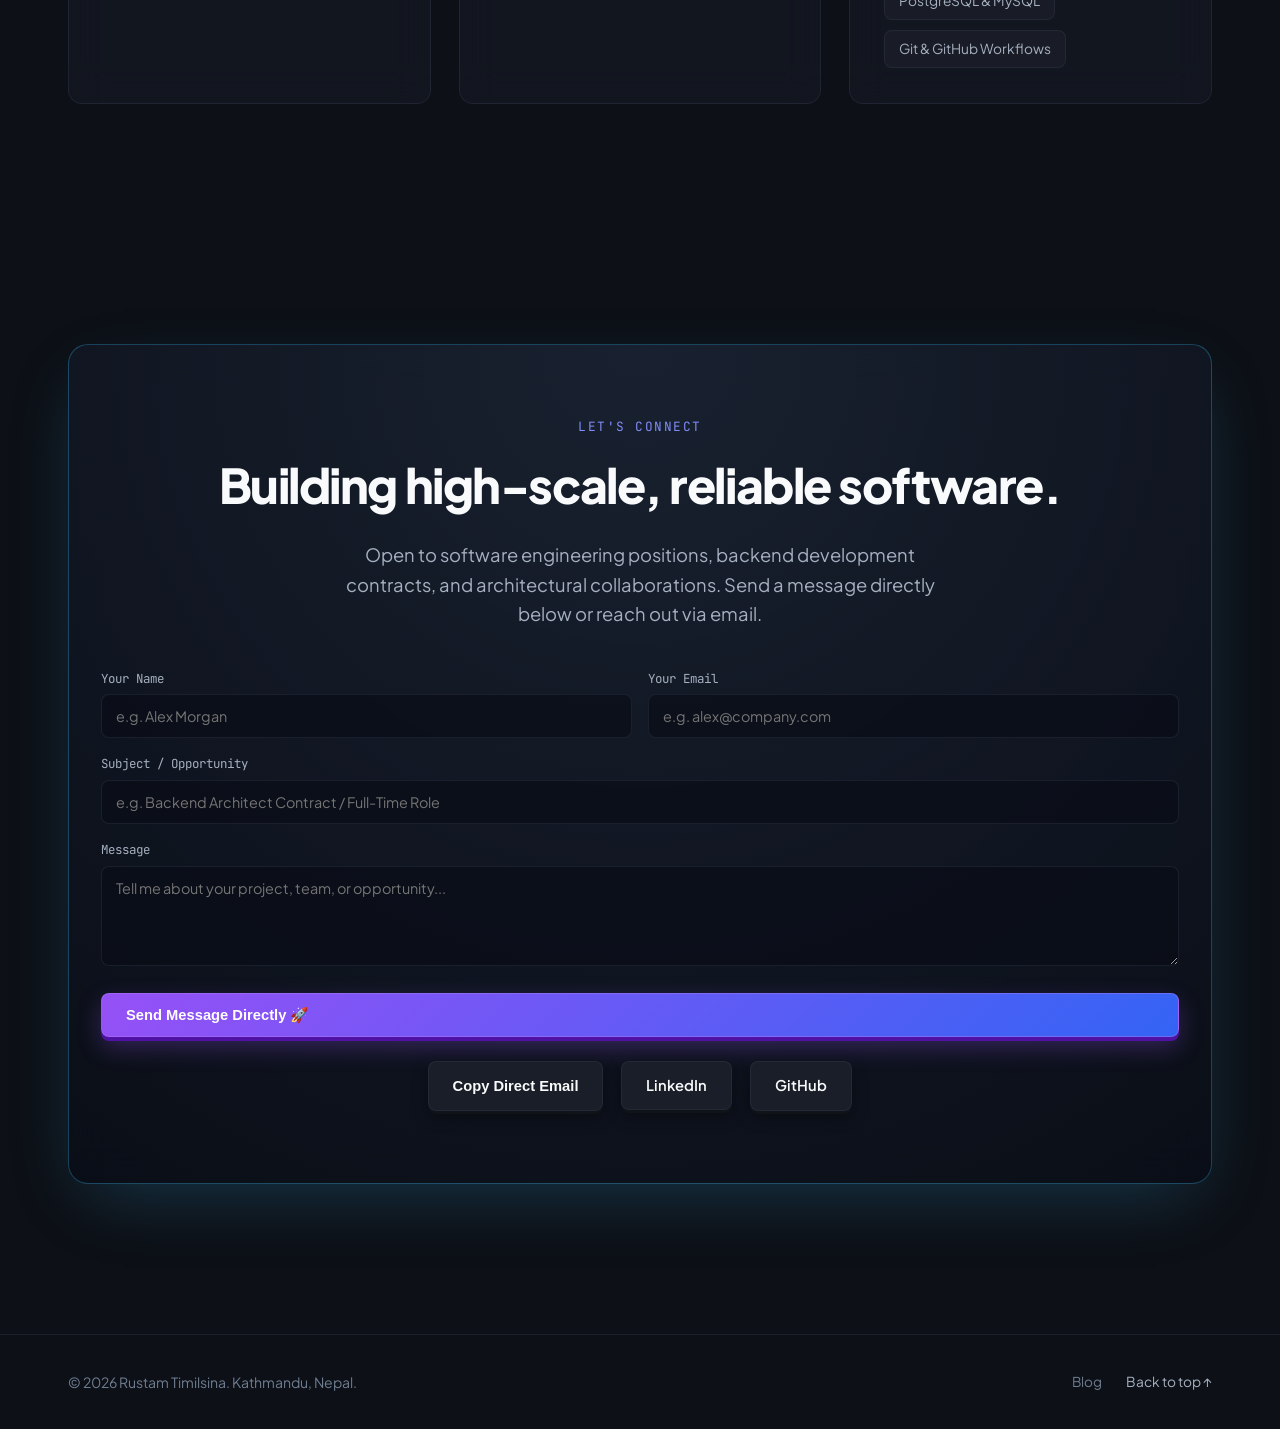
==== commit b00f8e7f: "feat: add Motion Design & Launch Videos showcase section" ====
--- a/index.html
+++ b/index.html
@@ -297,12 +297,108 @@
         </div>
 <!-- Project Category Filters -->
         <div class="project-filters">
-          <button type="button" class="filter-btn active" onclick="filterProjects('all')">All Systems <span class="filter-count">7</span></button>
+          <button type="button" class="filter-btn active" onclick="filterProjects('all')">All Systems <span class="filter-count">10</span></button>
+          <button type="button" class="filter-btn" onclick="filterProjects('motion')">Motion Design & Video <span class="filter-count">3</span></button>
           <button type="button" class="filter-btn" onclick="filterProjects('ai')">AI & Retrieval</button>
           <button type="button" class="filter-btn" onclick="filterProjects('backend')">Backend & Architecture</button>
           <button type="button" class="filter-btn" onclick="filterProjects('fullstack')">Full-Stack / UI</button>
         </div>
         <div class="projects-grid">
+          <!-- Motion Project 1: TikTok Algorithm Explainer (9:16 Vertical) -->
+          <article class="project-card tilt-card" data-category="motion fullstack">
+            <div class="project-media">
+              <video src="assets/videos/tiktok_algorithm.mp4" poster="assets/thumb-tiktok.jpg" controls playsinline preload="metadata"></video>
+            </div>
+            <div class="card-inner">
+              <div class="card-top">
+                <span class="project-badge research">9:16 Vertical Explainer</span>
+                <span class="project-year">Visual Journalism</span>
+              </div>
+              <h3 class="card-title">TikTok Algorithm — Forensic Neuro-Retention Short</h3>
+              <div class="project-metrics">
+                <span class="metric-tag accent-cyan">📱 9:16 Mobile First</span>
+                <span class="metric-tag accent-purple">⚡ 60fps Native</span>
+                <span class="metric-tag accent-amber">🎵 Dark Synth Synced</span>
+              </div>
+              <p class="card-text">
+                Investigative documentary explainer breaking down psychological retention engineering. Built with SVG target reticles, live sweeping highlighters, and neurological dopamine cycle animations.
+              </p>
+              <div class="tech-stack">
+                <span class="pill">GSAP 3</span>
+                <span class="pill">SVG Animation</span>
+                <span class="pill">Web Audio</span>
+                <span class="pill">H.264 / FFmpeg</span>
+              </div>
+              <div class="card-links">
+                <a href="assets/videos/tiktok_algorithm.mp4" target="_blank" class="card-btn live">Watch Video ↗</a>
+                <a href="https://github.com/rustamtimalsina/Portfolio/tree/main/assets/videos" target="_blank" rel="noopener" class="card-btn secondary">Source Video →</a>
+              </div>
+            </div>
+          </article>
+
+          <!-- Motion Project 2: Veloce (Poster Color-Block) -->
+          <article class="project-card tilt-card" data-category="motion fullstack">
+            <div class="project-media">
+              <video src="assets/videos/veloce.mp4" poster="assets/thumb-veloce.jpg" controls playsinline preload="metadata"></video>
+            </div>
+            <div class="card-inner">
+              <div class="card-top">
+                <span class="project-badge research">Kinetic Typography</span>
+                <span class="project-year">Poster Color-Block</span>
+              </div>
+              <h3 class="card-title">Veloce — High-Velocity Brand Manifesto</h3>
+              <div class="project-metrics">
+                <span class="metric-tag accent-amber">🔤 210px Typography</span>
+                <span class="metric-tag accent-cyan">⚡ Zero Mockups</span>
+                <span class="metric-tag accent-purple">🥁 Hip-Hop Breakbeat</span>
+              </div>
+              <p class="card-text">
+                Pure kinetic motion design using frame-clashing typography, high-voltage color-block wipes (Acid Yellow & Coral), split-screen letter clashes, and tempo-locked cuts.
+              </p>
+              <div class="tech-stack">
+                <span class="pill">Pure Typography</span>
+                <span class="pill">GSAP Timelines</span>
+                <span class="pill">CSS Transform 3D</span>
+                <span class="pill">Beat Locking</span>
+              </div>
+              <div class="card-links">
+                <a href="assets/videos/veloce.mp4" target="_blank" class="card-btn live">Watch Video ↗</a>
+                <a href="https://github.com/rustamtimalsina/Portfolio/tree/main/assets/videos" target="_blank" rel="noopener" class="card-btn secondary">Source Video →</a>
+              </div>
+            </div>
+          </article>
+
+          <!-- Motion Project 3: NovaPay (3D Fintech Promo) -->
+          <article class="project-card tilt-card" data-category="motion fullstack">
+            <div class="project-media">
+              <video src="assets/videos/novapay.mp4" poster="assets/thumb-novapay.jpg" controls playsinline preload="metadata"></video>
+            </div>
+            <div class="card-inner">
+              <div class="card-top">
+                <span class="project-badge research">Fintech & 3D Object</span>
+                <span class="project-year">Product Promo</span>
+              </div>
+              <h3 class="card-title">NovaPay — Next-Gen Borderless Smart Card</h3>
+              <div class="project-metrics">
+                <span class="metric-tag accent-purple">💳 3D Physics Tilt</span>
+                <span class="metric-tag accent-cyan">🌐 Currency Orbit</span>
+                <span class="metric-tag accent-amber">✨ Light Sweeps</span>
+              </div>
+              <p class="card-text">
+                High-converting product launch opener featuring a continuous 3D titanium card, orbiting international currencies (USD, EUR, GBP, JPY), holographic surface reflections, and spring easing.
+              </p>
+              <div class="tech-stack">
+                <span class="pill">3D Perspective</span>
+                <span class="pill">GSAP 3</span>
+                <span class="pill">CSS Shaders</span>
+                <span class="pill">Future Bass Sync</span>
+              </div>
+              <div class="card-links">
+                <a href="assets/videos/novapay.mp4" target="_blank" class="card-btn live">Watch Video ↗</a>
+                <a href="https://github.com/rustamtimalsina/Portfolio/tree/main/assets/videos" target="_blank" rel="noopener" class="card-btn secondary">Source Video →</a>
+              </div>
+            </div>
+          </article>
           <!-- 1. NexusAI Studio -->
           <article class="project-card tilt-card" data-category="ai fullstack">
             <div class="project-media">
--- a/styles.css
+++ b/styles.css
@@ -495,7 +495,8 @@
   border-bottom: 1px solid var(--border-glass);
 }
 
-.project-media img {
+.project-media img,
+.project-media video {
   width: 100%;
   height: 100%;
   object-fit: cover;
@@ -503,7 +504,8 @@
   transition: transform 0.4s cubic-bezier(0.16, 1, 0.3, 1);
 }
 
-.project-card:hover .project-media img {
+.project-card:hover .project-media img,
+.project-card:hover .project-media video {
   transform: scale(1.04);
 }
 
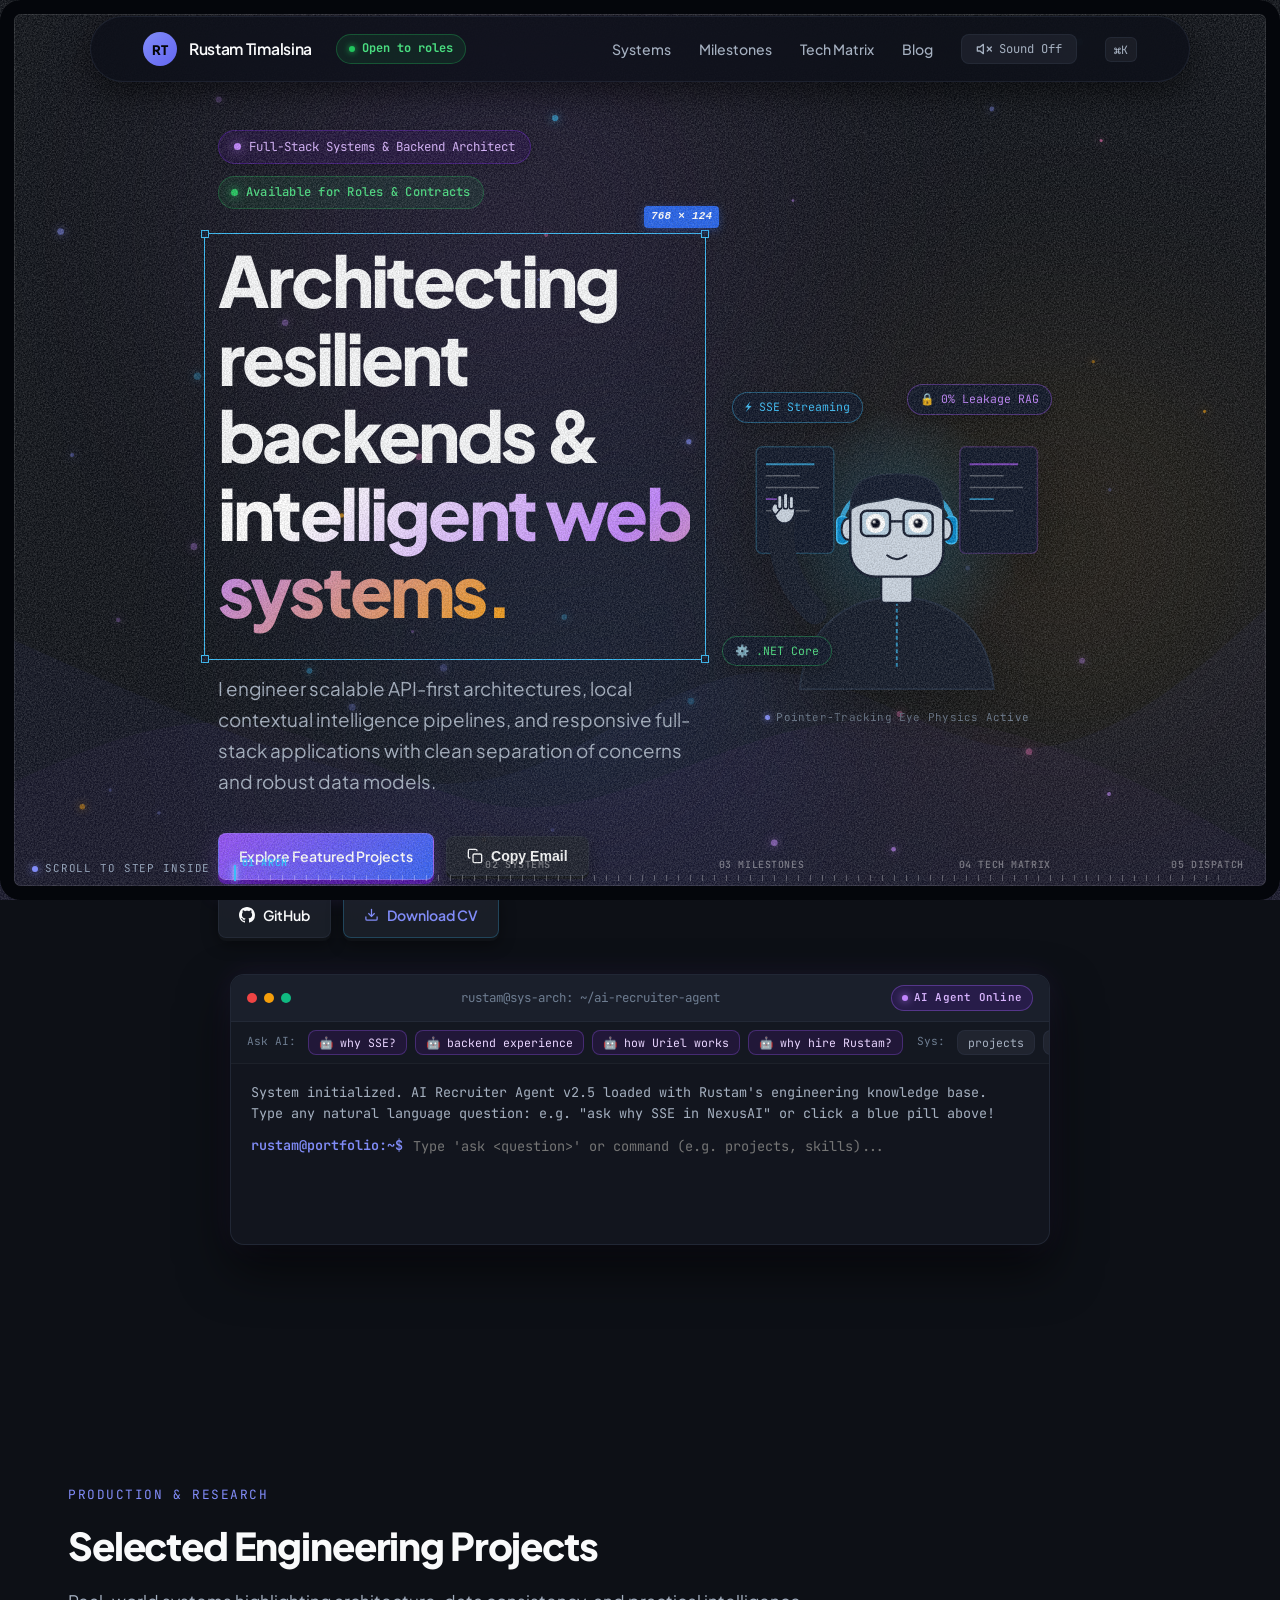
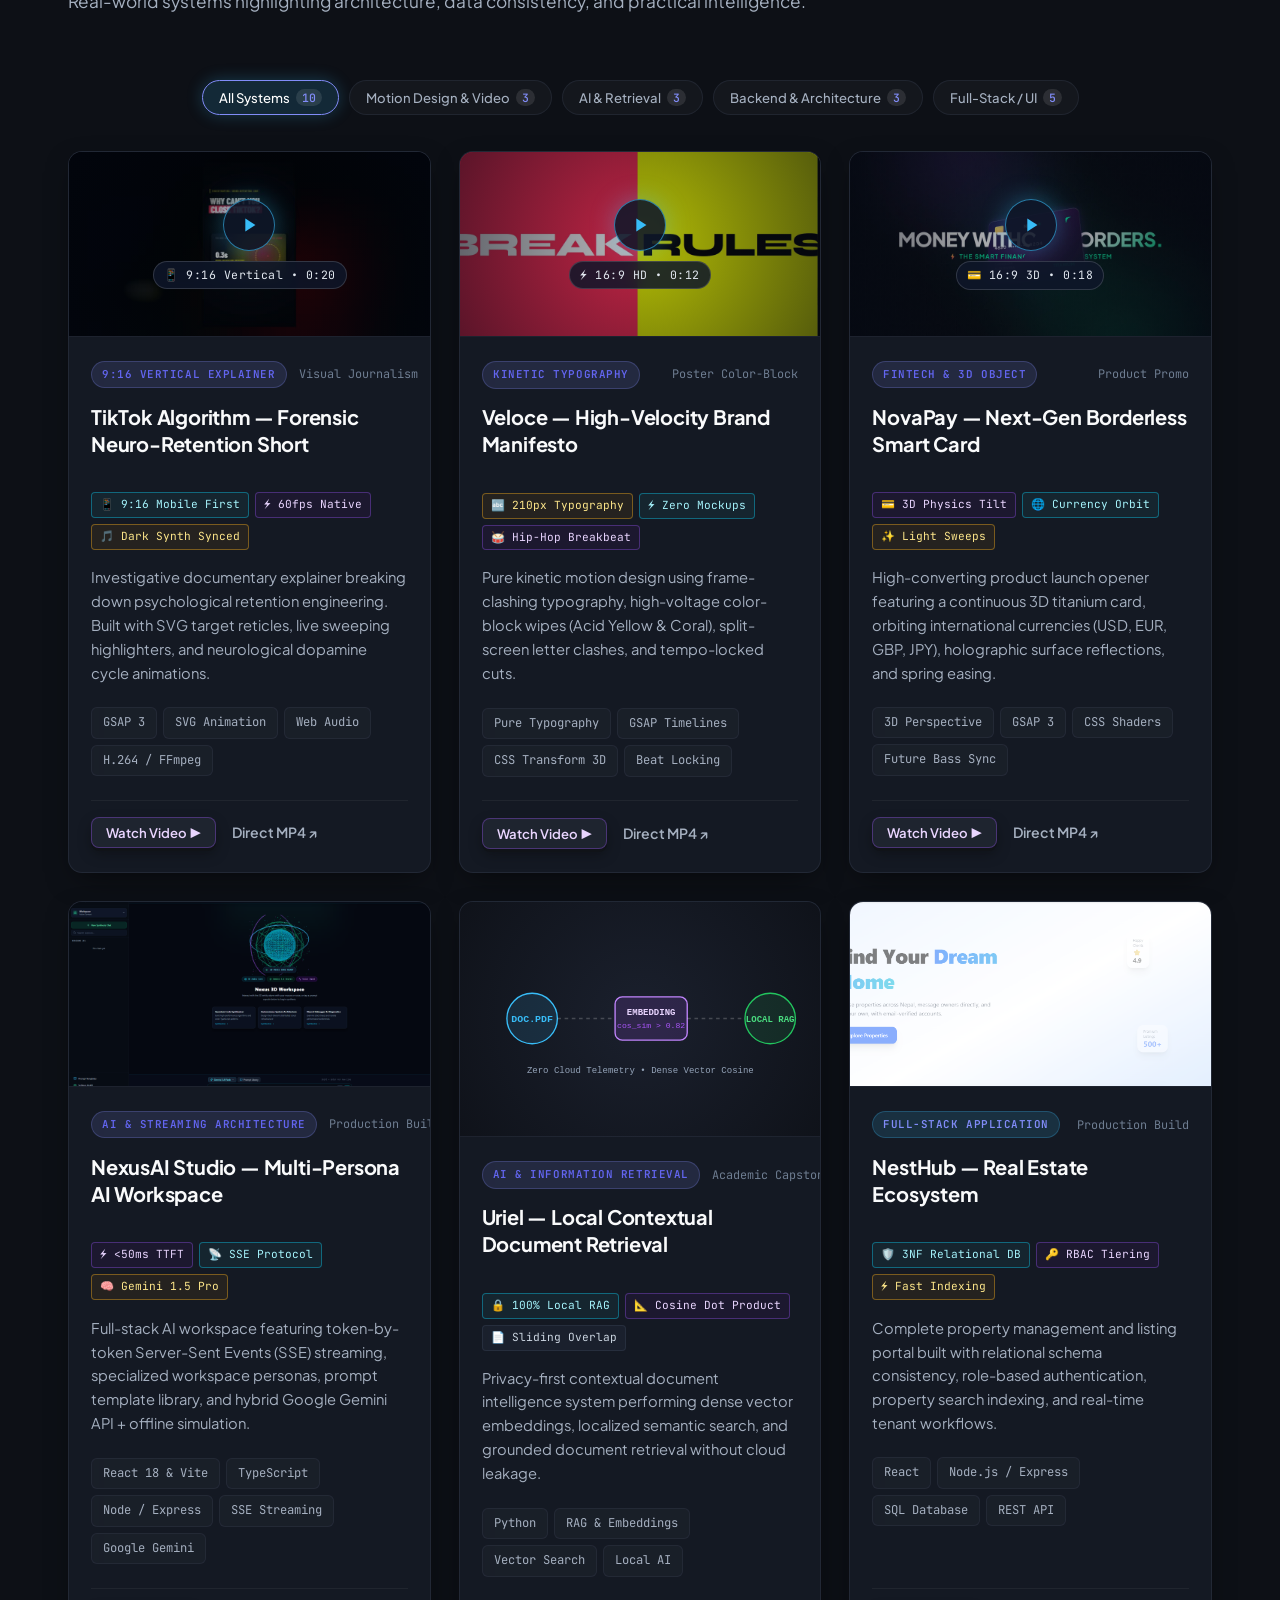
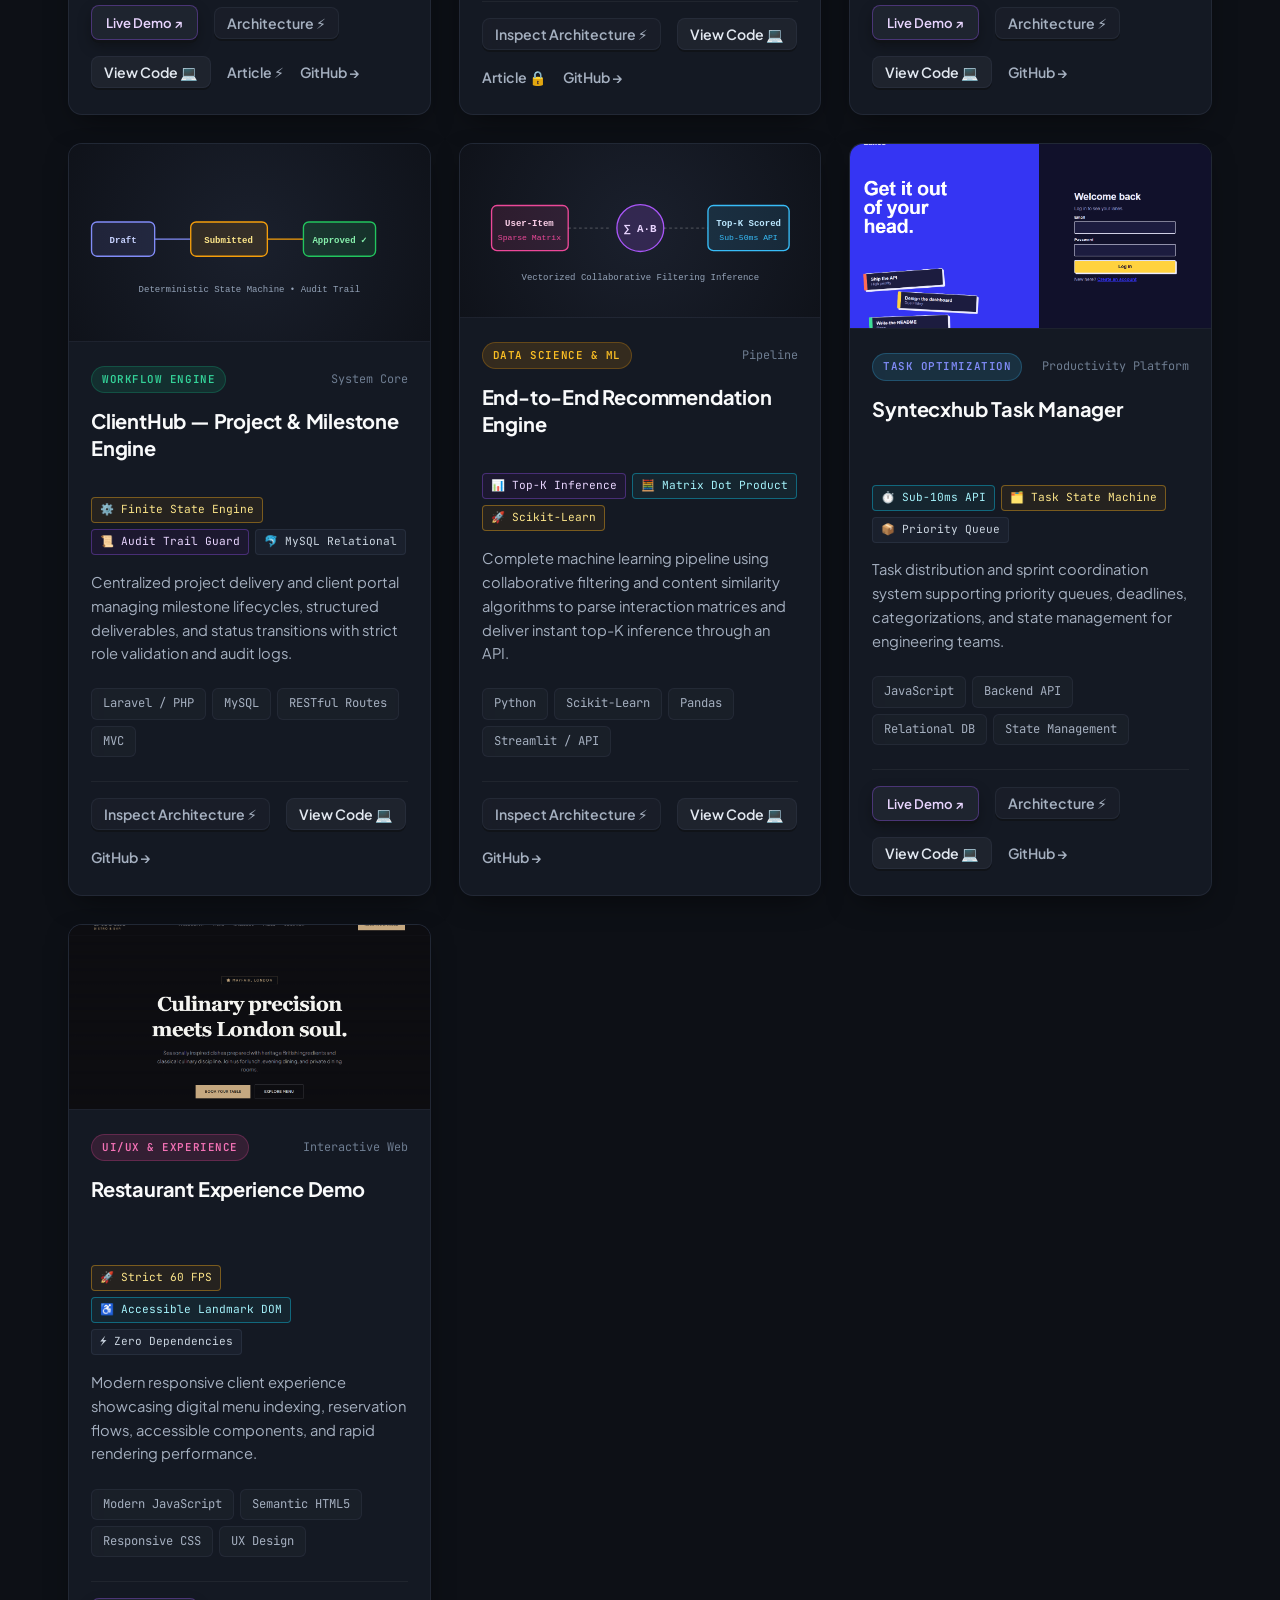
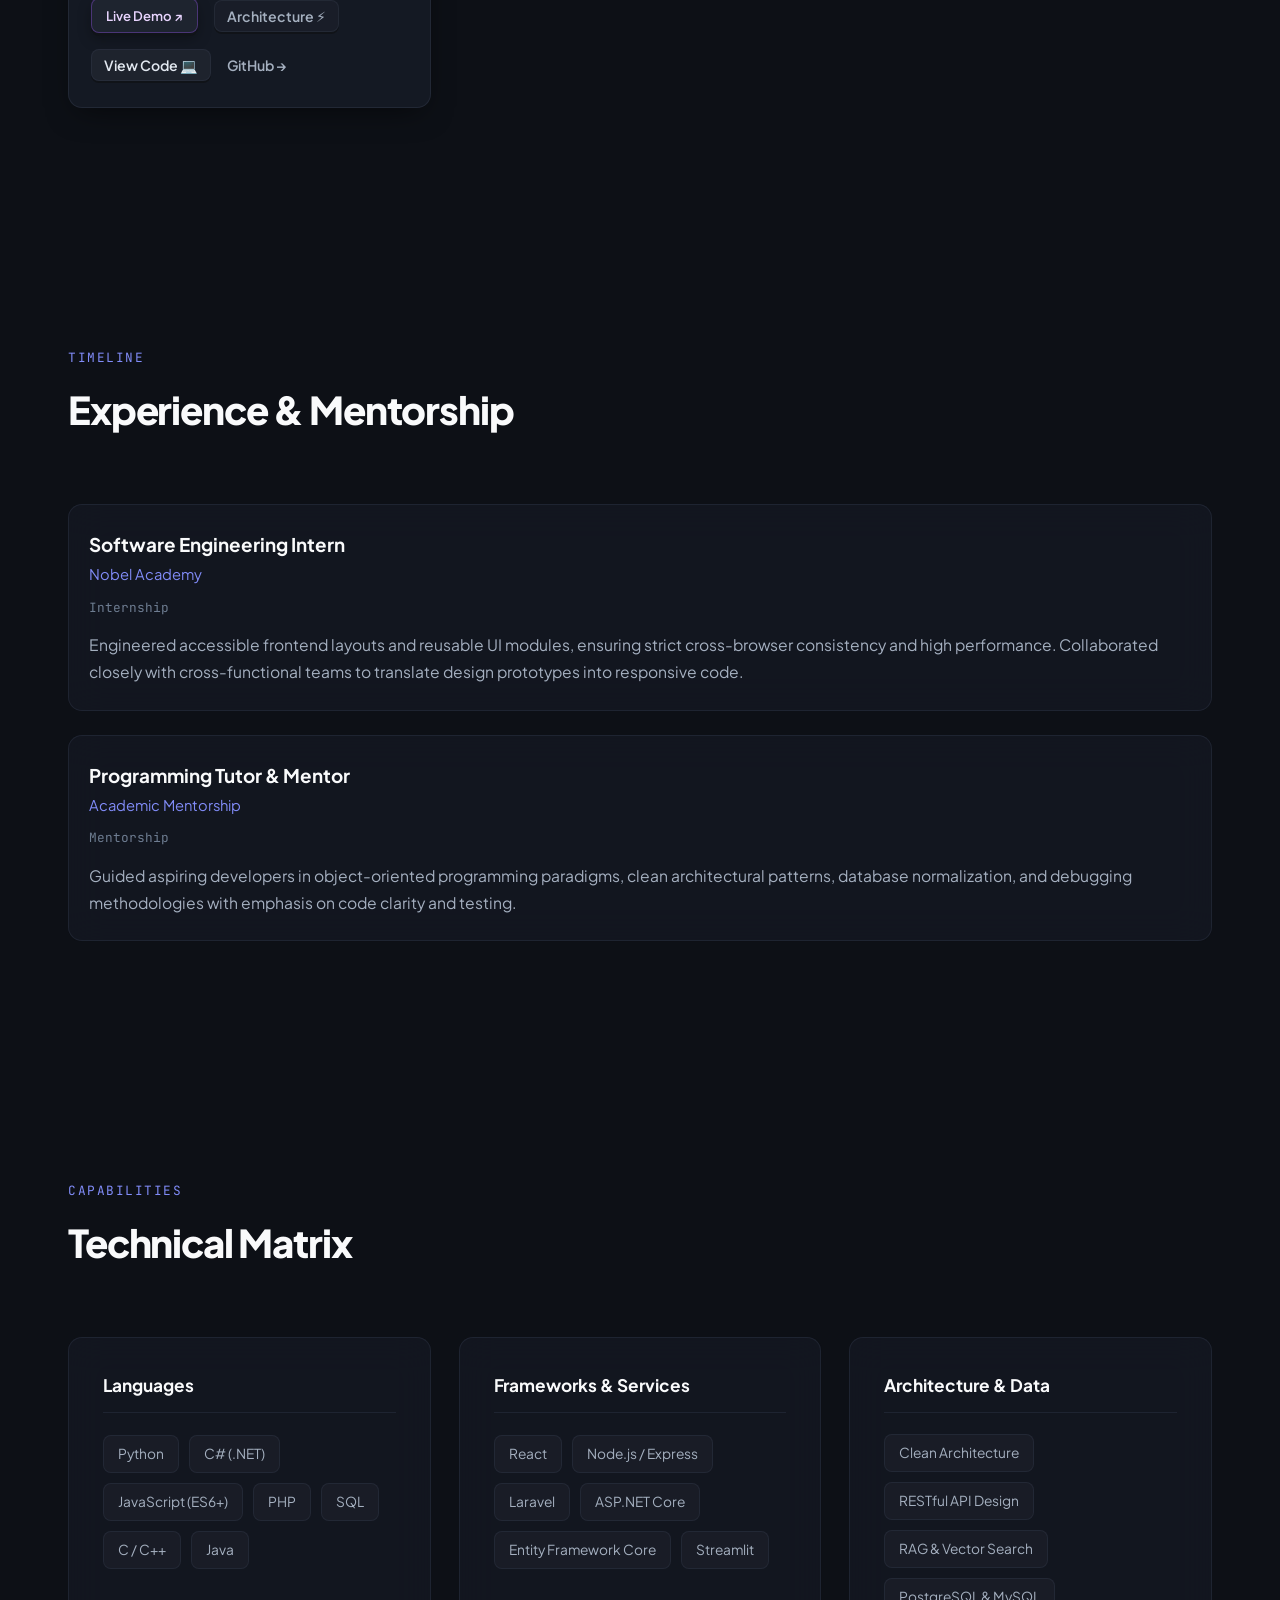
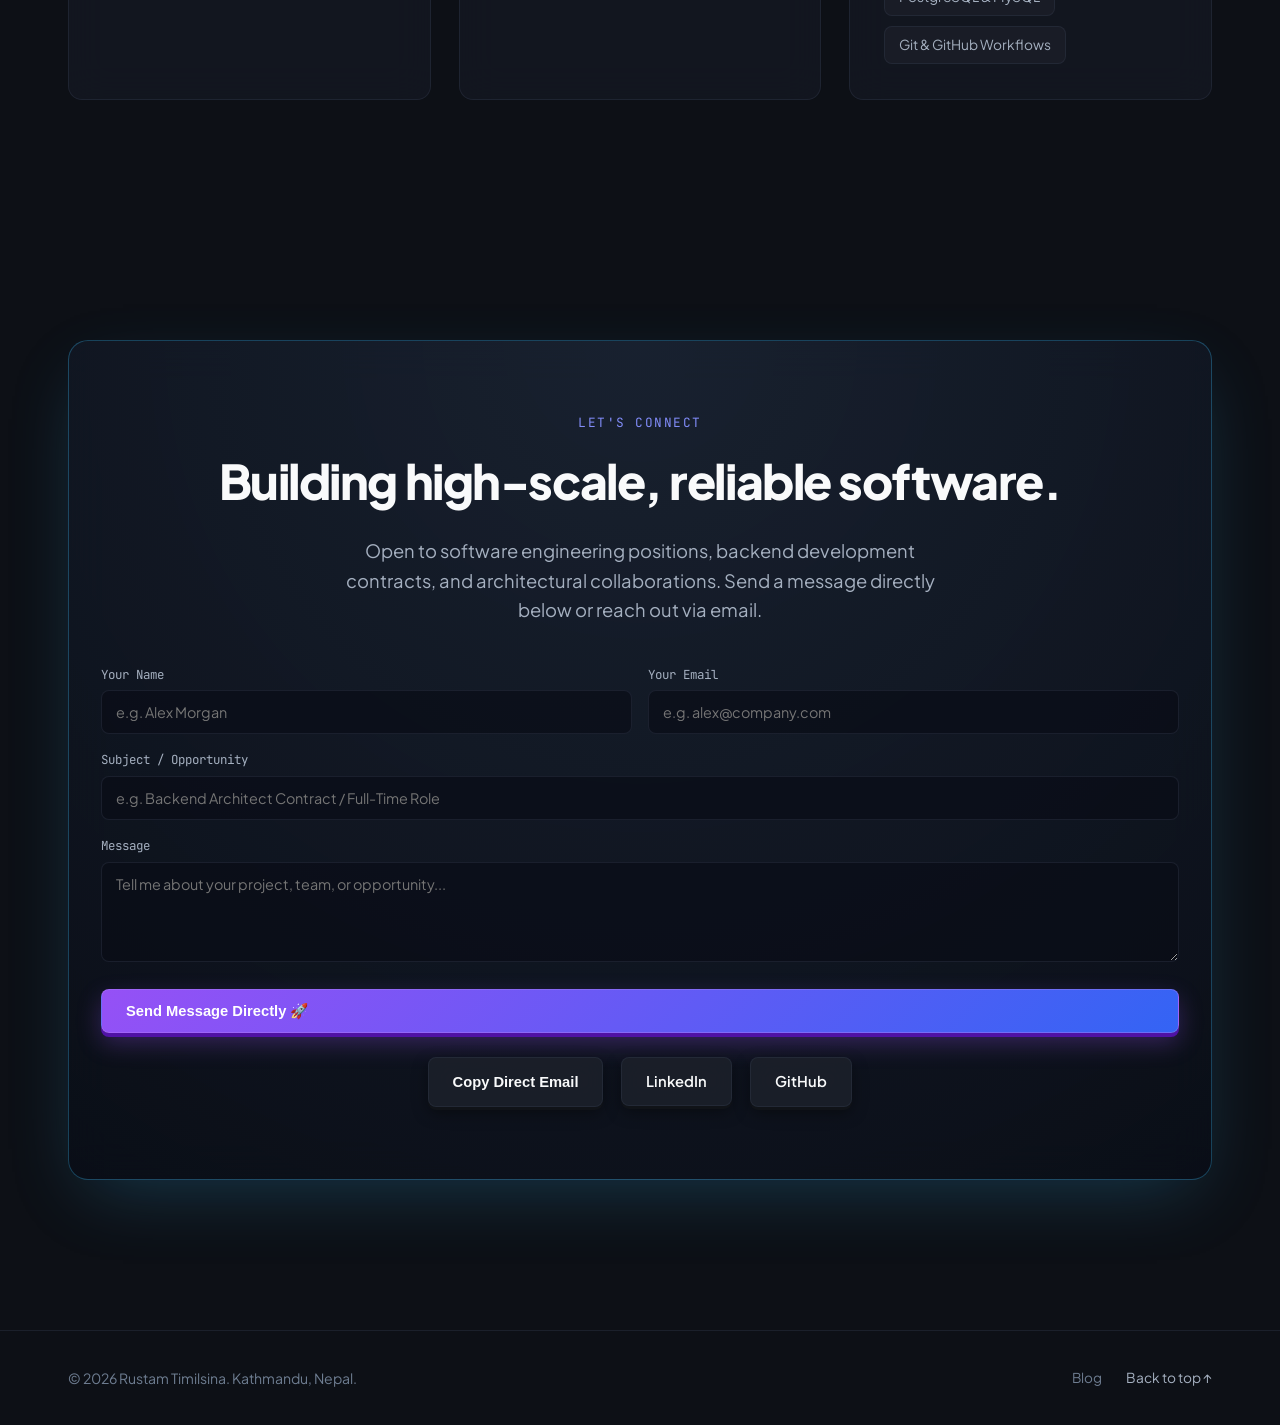
==== commit 28e2db13: "fix: add responsive video lightbox modal, phone frame, and uniform category filter badges" ====
--- a/index.html
+++ b/index.html
@@ -299,15 +299,21 @@
         <div class="project-filters">
           <button type="button" class="filter-btn active" onclick="filterProjects('all')">All Systems <span class="filter-count">10</span></button>
           <button type="button" class="filter-btn" onclick="filterProjects('motion')">Motion Design & Video <span class="filter-count">3</span></button>
-          <button type="button" class="filter-btn" onclick="filterProjects('ai')">AI & Retrieval</button>
-          <button type="button" class="filter-btn" onclick="filterProjects('backend')">Backend & Architecture</button>
-          <button type="button" class="filter-btn" onclick="filterProjects('fullstack')">Full-Stack / UI</button>
+          <button type="button" class="filter-btn" onclick="filterProjects('ai')">AI & Retrieval <span class="filter-count">3</span></button>
+          <button type="button" class="filter-btn" onclick="filterProjects('backend')">Backend & Architecture <span class="filter-count">4</span></button>
+          <button type="button" class="filter-btn" onclick="filterProjects('fullstack')">Full-Stack / UI <span class="filter-count">5</span></button>
         </div>
         <div class="projects-grid">
           <!-- Motion Project 1: TikTok Algorithm Explainer (9:16 Vertical) -->
-          <article class="project-card tilt-card" data-category="motion fullstack">
-            <div class="project-media">
-              <video src="assets/videos/tiktok_algorithm.mp4" poster="assets/thumb-tiktok.jpg" controls playsinline preload="metadata"></video>
+          <article class="project-card tilt-card" data-category="motion">
+            <div class="project-media video-preview-media" onclick="openVideoModal('tiktok')" role="button" tabindex="0" title="Watch full uncropped 9:16 vertical video">
+              <img src="assets/thumb-tiktok-card.jpg" alt="TikTok Algorithm Explainer" loading="lazy" />
+              <div class="video-play-overlay">
+                <div class="play-btn-circle">
+                  <svg viewBox="0 0 24 24" fill="currentColor" width="22" height="22"><path d="M8 5v14l11-7z"/></svg>
+                </div>
+                <span class="video-format-chip">📱 9:16 Vertical • 0:20</span>
+              </div>
             </div>
             <div class="card-inner">
               <div class="card-top">
@@ -330,16 +336,22 @@
                 <span class="pill">H.264 / FFmpeg</span>
               </div>
               <div class="card-links">
-                <a href="assets/videos/tiktok_algorithm.mp4" target="_blank" class="card-btn live">Watch Video ↗</a>
-                <a href="https://github.com/rustamtimalsina/Portfolio/tree/main/assets/videos" target="_blank" rel="noopener" class="card-btn secondary">Source Video →</a>
+                <button type="button" class="card-btn live" onclick="openVideoModal('tiktok')">Watch Video ▶</button>
+                <a href="assets/videos/tiktok_algorithm.mp4" target="_blank" rel="noopener" class="card-btn secondary">Direct MP4 ↗</a>
               </div>
             </div>
           </article>
 
           <!-- Motion Project 2: Veloce (Poster Color-Block) -->
-          <article class="project-card tilt-card" data-category="motion fullstack">
-            <div class="project-media">
-              <video src="assets/videos/veloce.mp4" poster="assets/thumb-veloce.jpg" controls playsinline preload="metadata"></video>
+          <article class="project-card tilt-card" data-category="motion">
+            <div class="project-media video-preview-media" onclick="openVideoModal('veloce')" role="button" tabindex="0" title="Watch full 16:9 typography video">
+              <img src="assets/thumb-veloce.jpg" alt="Veloce Kinetic Typography" loading="lazy" />
+              <div class="video-play-overlay">
+                <div class="play-btn-circle">
+                  <svg viewBox="0 0 24 24" fill="currentColor" width="22" height="22"><path d="M8 5v14l11-7z"/></svg>
+                </div>
+                <span class="video-format-chip">⚡ 16:9 HD • 0:12</span>
+              </div>
             </div>
             <div class="card-inner">
               <div class="card-top">
@@ -362,16 +374,22 @@
                 <span class="pill">Beat Locking</span>
               </div>
               <div class="card-links">
-                <a href="assets/videos/veloce.mp4" target="_blank" class="card-btn live">Watch Video ↗</a>
-                <a href="https://github.com/rustamtimalsina/Portfolio/tree/main/assets/videos" target="_blank" rel="noopener" class="card-btn secondary">Source Video →</a>
+                <button type="button" class="card-btn live" onclick="openVideoModal('veloce')">Watch Video ▶</button>
+                <a href="assets/videos/veloce.mp4" target="_blank" rel="noopener" class="card-btn secondary">Direct MP4 ↗</a>
               </div>
             </div>
           </article>
 
           <!-- Motion Project 3: NovaPay (3D Fintech Promo) -->
-          <article class="project-card tilt-card" data-category="motion fullstack">
-            <div class="project-media">
-              <video src="assets/videos/novapay.mp4" poster="assets/thumb-novapay.jpg" controls playsinline preload="metadata"></video>
+          <article class="project-card tilt-card" data-category="motion">
+            <div class="project-media video-preview-media" onclick="openVideoModal('novapay')" role="button" tabindex="0" title="Watch full 16:9 3D promo video">
+              <img src="assets/thumb-novapay.jpg" alt="NovaPay 3D Smart Card" loading="lazy" />
+              <div class="video-play-overlay">
+                <div class="play-btn-circle">
+                  <svg viewBox="0 0 24 24" fill="currentColor" width="22" height="22"><path d="M8 5v14l11-7z"/></svg>
+                </div>
+                <span class="video-format-chip">💳 16:9 3D • 0:18</span>
+              </div>
             </div>
             <div class="card-inner">
               <div class="card-top">
@@ -394,8 +412,8 @@
                 <span class="pill">Future Bass Sync</span>
               </div>
               <div class="card-links">
-                <a href="assets/videos/novapay.mp4" target="_blank" class="card-btn live">Watch Video ↗</a>
-                <a href="https://github.com/rustamtimalsina/Portfolio/tree/main/assets/videos" target="_blank" rel="noopener" class="card-btn secondary">Source Video →</a>
+                <button type="button" class="card-btn live" onclick="openVideoModal('novapay')">Watch Video ▶</button>
+                <a href="assets/videos/novapay.mp4" target="_blank" rel="noopener" class="card-btn secondary">Direct MP4 ↗</a>
               </div>
             </div>
           </article>
@@ -462,7 +480,7 @@
           </article>
 
           <!-- 2. Uriel -->
-          <article class="project-card tilt-card" data-category="ai">
+          <article class="project-card tilt-card" data-category="ai backend">
             <div class="project-media project-media-vector" style="background: radial-gradient(circle at 50% 50%, hsl(222deg 26% 14%), hsl(222deg 26% 8%));">
               <svg width="100%" height="100%" viewBox="0 0 400 185" fill="none" xmlns="http://www.w3.org/2000/svg">
                 <circle cx="80" cy="92" r="28" fill="rgba(56,189,248,0.12)" stroke="#38bdf8" stroke-width="1.5"/>
@@ -574,7 +592,7 @@
           </article>
 
           <!-- 4. ClientHub -->
-          <article class="project-card tilt-card" data-category="fullstack">
+          <article class="project-card tilt-card" data-category="backend fullstack">
             <div class="project-media project-media-vector" style="background: radial-gradient(circle at 50% 50%, hsl(222deg 26% 14%), hsl(222deg 26% 8%));">
               <svg width="100%" height="100%" viewBox="0 0 400 185" fill="none" xmlns="http://www.w3.org/2000/svg">
                 <rect x="25" y="70" width="70" height="38" rx="6" fill="rgba(129,140,248,0.12)" stroke="#818cf8" stroke-width="1.5"/>
@@ -712,7 +730,7 @@
           </article>
 
           <!-- 6. Syntecxhub Task Manager -->
-          <article class="project-card tilt-card" data-category="backend">
+          <article class="project-card tilt-card" data-category="backend fullstack">
             <div class="project-media">
               <img src="assets/taskmanager-preview.png" alt="Syntecxhub Task Manager" loading="lazy" />
             </div>
@@ -1001,6 +1019,22 @@
       </div>
       <div id="modal-body" class="modal-body-content">
         <!-- Injected dynamically via JS -->
+      </div>
+    </div>
+  </div>
+
+  <!-- Video Showcase Lightbox Modal -->
+  <div id="video-modal" class="video-modal-backdrop" onclick="closeVideoModal(event)">
+    <div class="video-modal-dialog" onclick="event.stopPropagation()">
+      <div class="video-modal-topbar">
+        <div class="video-modal-meta">
+          <span id="video-modal-badge" class="video-modal-badge">MOTION DESIGN</span>
+          <h3 id="video-modal-title" class="video-modal-title">Project Video</h3>
+        </div>
+        <button class="video-modal-close" onclick="forceCloseVideoModal()" aria-label="Close modal">✕</button>
+      </div>
+      <div id="video-player-container" class="video-player-container">
+        <!-- Injected dynamically: video with true native aspect ratio -->
       </div>
     </div>
   </div>
@@ -1832,12 +1866,110 @@
       } else {
         if (e.key === 'Escape') {
           window.forceCloseModal();
+          window.forceCloseVideoModal();
         }
       }
     });
+
     // -------------------------------------------------------------
-    // PROJECT FILTER SYSTEM
+    // VIDEO SHOWCASE LIGHTBOX MODAL CONTROLLER
     // -------------------------------------------------------------
+    const VIDEO_REGISTRY = {
+      tiktok: {
+        title: 'TikTok Algorithm — Forensic Neuro-Retention Short',
+        badge: '9:16 VERTICAL EXPLAINER • VISUAL JOURNALISM',
+        src: 'assets/videos/tiktok_algorithm.mp4',
+        poster: 'assets/thumb-tiktok.jpg',
+        aspect: 'vertical'
+      },
+      veloce: {
+        title: 'Veloce — High-Velocity Brand Manifesto',
+        badge: 'KINETIC TYPOGRAPHY • POSTER COLOR-BLOCK',
+        src: 'assets/videos/veloce.mp4',
+        poster: 'assets/thumb-veloce.jpg',
+        aspect: 'widescreen'
+      },
+      novapay: {
+        title: 'NovaPay — Next-Gen Borderless Smart Card',
+        badge: '3D FINTECH PROMO • PRODUCT LAUNCH',
+        src: 'assets/videos/novapay.mp4',
+        poster: 'assets/thumb-novapay.jpg',
+        aspect: 'widescreen'
+      }
+    };
+
+    window.openVideoModal = function(key) {
+      const item = VIDEO_REGISTRY[key];
+      if (!item) return;
+      const modal = document.getElementById('video-modal');
+      const container = document.getElementById('video-player-container');
+      const title = document.getElementById('video-modal-title');
+      const badge = document.getElementById('video-modal-badge');
+
+      if (title) title.textContent = item.title;
+      if (badge) badge.textContent = item.badge;
+      
+      if (container) {
+        container.className = 'video-player-container ' + (item.aspect === 'vertical' ? 'ratio-vertical' : 'ratio-widescreen');
+        container.innerHTML = `
+          <video id="active-modal-video" src="${item.src}" poster="${item.poster}" controls autoplay playsinline preload="auto"></video>
+        `;
+      }
+
+      if (modal) modal.classList.add('active');
+      document.body.style.overflow = 'hidden';
+      if (window.playClickSound) window.playClickSound(640, 'triangle', 0.1);
+    };
+
+    window.closeVideoModal = function(e) {
+      if (e.target.id === 'video-modal') {
+        window.forceCloseVideoModal();
+      }
+    };
+
+    window.forceCloseVideoModal = function() {
+      const modal = document.getElementById('video-modal');
+      const container = document.getElementById('video-player-container');
+      if (modal) modal.classList.remove('active');
+      if (container) {
+        const video = container.querySelector('video');
+        if (video) {
+          video.pause();
+          video.src = '';
+          video.load();
+        }
+        container.innerHTML = '';
+      }
+      document.body.style.overflow = '';
+    };
+
+    // -------------------------------------------------------------
+    // PROJECT FILTER SYSTEM & DYNAMIC BADGE COUNTS
+    // -------------------------------------------------------------
+    window.updateFilterCounts = function() {
+      const cards = document.querySelectorAll('.projects-grid .project-card');
+      const buttons = document.querySelectorAll('.project-filters .filter-btn');
+      buttons.forEach(btn => {
+        const match = btn.getAttribute('onclick')?.match(/filterProjects\('([^']+)'\)/);
+        if (!match) return;
+        const cat = match[1];
+        let count = 0;
+        cards.forEach(card => {
+          const cardCat = card.getAttribute('data-category') || '';
+          if (cat === 'all' || cardCat.split(/\s+/).includes(cat)) {
+            count++;
+          }
+        });
+        let badge = btn.querySelector('.filter-count');
+        if (!badge) {
+          badge = document.createElement('span');
+          badge.className = 'filter-count';
+          btn.appendChild(badge);
+        }
+        badge.textContent = count;
+      });
+    };
+
     window.filterProjects = function(category) {
       const buttons = document.querySelectorAll('.filter-btn');
       const cards = document.querySelectorAll('.projects-grid .project-card');
@@ -1850,13 +1982,19 @@
 
       cards.forEach(card => {
         const cardCat = card.getAttribute('data-category') || '';
-        if (category === 'all' || cardCat.includes(category)) {
+        if (category === 'all' || cardCat.split(/\s+/).includes(category)) {
           card.classList.remove('hidden');
         } else {
           card.classList.add('hidden');
         }
       });
     };
+
+    if (document.readyState === 'loading') {
+      document.addEventListener('DOMContentLoaded', window.updateFilterCounts);
+    } else {
+      window.updateFilterCounts();
+    }
   </script>
 </body>
 </html>
--- a/styles.css
+++ b/styles.css
@@ -2760,3 +2760,202 @@
     display: none;
   }
 }
+
+/* =============================================================
+   MOTION DESIGN & VIDEO SHOWCASE (PREVIEW CARDS + LIGHTBOX MODAL)
+   ============================================================= */
+
+/* Video Preview Media Card */
+.video-preview-media {
+  cursor: pointer;
+  position: relative;
+  overflow: hidden;
+  background: hsl(222deg 26% 8%);
+  display: flex;
+  align-items: center;
+  justify-content: center;
+}
+
+.video-preview-media img {
+  width: 100%;
+  height: 100%;
+  object-fit: cover;
+  display: block;
+  transition: transform 0.4s cubic-bezier(0.16, 1, 0.3, 1), filter 0.3s ease;
+}
+
+.project-card:hover .video-preview-media img {
+  transform: scale(1.05);
+  filter: brightness(0.8);
+}
+
+.video-play-overlay {
+  position: absolute;
+  inset: 0;
+  display: flex;
+  flex-direction: column;
+  align-items: center;
+  justify-content: center;
+  gap: 10px;
+  background: radial-gradient(circle at center, rgba(3, 7, 18, 0.25) 0%, rgba(3, 7, 18, 0.65) 100%);
+  transition: background 0.3s ease;
+  pointer-events: none;
+}
+
+.project-card:hover .video-play-overlay {
+  background: radial-gradient(circle at center, rgba(3, 7, 18, 0.15) 0%, rgba(3, 7, 18, 0.45) 100%);
+}
+
+.play-btn-circle {
+  width: 52px;
+  height: 52px;
+  border-radius: 50%;
+  background: rgba(15, 23, 42, 0.88);
+  border: 1.5px solid rgba(56, 189, 248, 0.6);
+  color: #38bdf8;
+  display: flex;
+  align-items: center;
+  justify-content: center;
+  box-shadow: 0 0 25px rgba(56, 189, 248, 0.35);
+  transition: transform 0.25s cubic-bezier(0.34, 1.56, 0.64, 1), box-shadow 0.25s ease, background 0.25s ease, color 0.25s ease;
+}
+
+.project-card:hover .play-btn-circle {
+  transform: scale(1.15);
+  background: #38bdf8;
+  color: #030712;
+  box-shadow: 0 0 35px rgba(56, 189, 248, 0.7);
+}
+
+.video-format-chip {
+  font-family: var(--font-mono, monospace);
+  font-size: 0.72rem;
+  letter-spacing: 0.04em;
+  padding: 4px 10px;
+  border-radius: 999px;
+  background: rgba(15, 23, 42, 0.85);
+  border: 1px solid rgba(255, 255, 255, 0.15);
+  color: #e2e8f0;
+  backdrop-filter: blur(8px);
+  -webkit-backdrop-filter: blur(8px);
+}
+
+/* Video Showcase Lightbox Modal */
+.video-modal-backdrop {
+  position: fixed;
+  inset: 0;
+  background: rgba(4, 7, 13, 0.88);
+  backdrop-filter: blur(18px);
+  -webkit-backdrop-filter: blur(18px);
+  z-index: 1000;
+  display: flex;
+  align-items: center;
+  justify-content: center;
+  padding: 16px;
+  opacity: 0;
+  pointer-events: none;
+  transition: opacity 0.25s ease;
+}
+
+.video-modal-backdrop.active {
+  opacity: 1;
+  pointer-events: auto;
+}
+
+.video-modal-dialog {
+  display: flex;
+  flex-direction: column;
+  align-items: center;
+  max-height: 94vh;
+  max-width: 95vw;
+  transform: translateY(20px) scale(0.97);
+  transition: transform 0.28s cubic-bezier(0.16, 1, 0.3, 1);
+}
+
+.video-modal-backdrop.active .video-modal-dialog {
+  transform: translateY(0) scale(1);
+}
+
+.video-modal-topbar {
+  display: flex;
+  justify-content: space-between;
+  align-items: center;
+  width: 100%;
+  margin-bottom: 12px;
+  padding: 0 4px;
+}
+
+.video-modal-badge {
+  font-family: var(--font-mono, monospace);
+  font-size: 0.72rem;
+  letter-spacing: 0.1em;
+  color: #38bdf8;
+  font-weight: 700;
+  display: block;
+}
+
+.video-modal-title {
+  font-size: 1.15rem;
+  font-weight: 700;
+  color: #f8fafc;
+  margin: 2px 0 0 0;
+  text-shadow: 0 2px 10px rgba(0,0,0,0.5);
+}
+
+.video-modal-close {
+  background: rgba(255, 255, 255, 0.1);
+  border: 1px solid rgba(255, 255, 255, 0.2);
+  color: #fff;
+  width: 36px;
+  height: 36px;
+  border-radius: 50%;
+  font-size: 1.1rem;
+  display: flex;
+  align-items: center;
+  justify-content: center;
+  cursor: pointer;
+  transition: background 0.2s, transform 0.2s;
+}
+
+.video-modal-close:hover {
+  background: rgba(239, 68, 68, 0.85);
+  border-color: #ef4444;
+  transform: scale(1.1) rotate(90deg);
+}
+
+/* Video Containers by Ratio */
+.video-player-container {
+  display: flex;
+  align-items: center;
+  justify-content: center;
+  background: #000;
+  border-radius: 16px;
+  overflow: hidden;
+  box-shadow: 0 25px 60px rgba(0,0,0,0.9), 0 0 50px rgba(56, 189, 248, 0.2);
+  border: 1px solid rgba(255, 255, 255, 0.15);
+}
+
+.video-player-container.ratio-vertical {
+  height: 80vh;
+  max-height: 820px;
+  aspect-ratio: 9 / 16;
+  border-radius: 22px;
+  border: 2px solid rgba(56, 189, 248, 0.45);
+  box-shadow: 0 25px 60px rgba(0,0,0,0.95), 0 0 60px rgba(56, 189, 248, 0.35);
+}
+
+.video-player-container.ratio-widescreen {
+  width: 90vw;
+  max-width: 960px;
+  aspect-ratio: 16 / 9;
+  border: 1.5px solid rgba(168, 85, 247, 0.45);
+  box-shadow: 0 25px 60px rgba(0,0,0,0.95), 0 0 60px rgba(168, 85, 247, 0.3);
+}
+
+.video-player-container video {
+  width: 100%;
+  height: 100%;
+  object-fit: contain;
+  display: block;
+  background: #000;
+}
